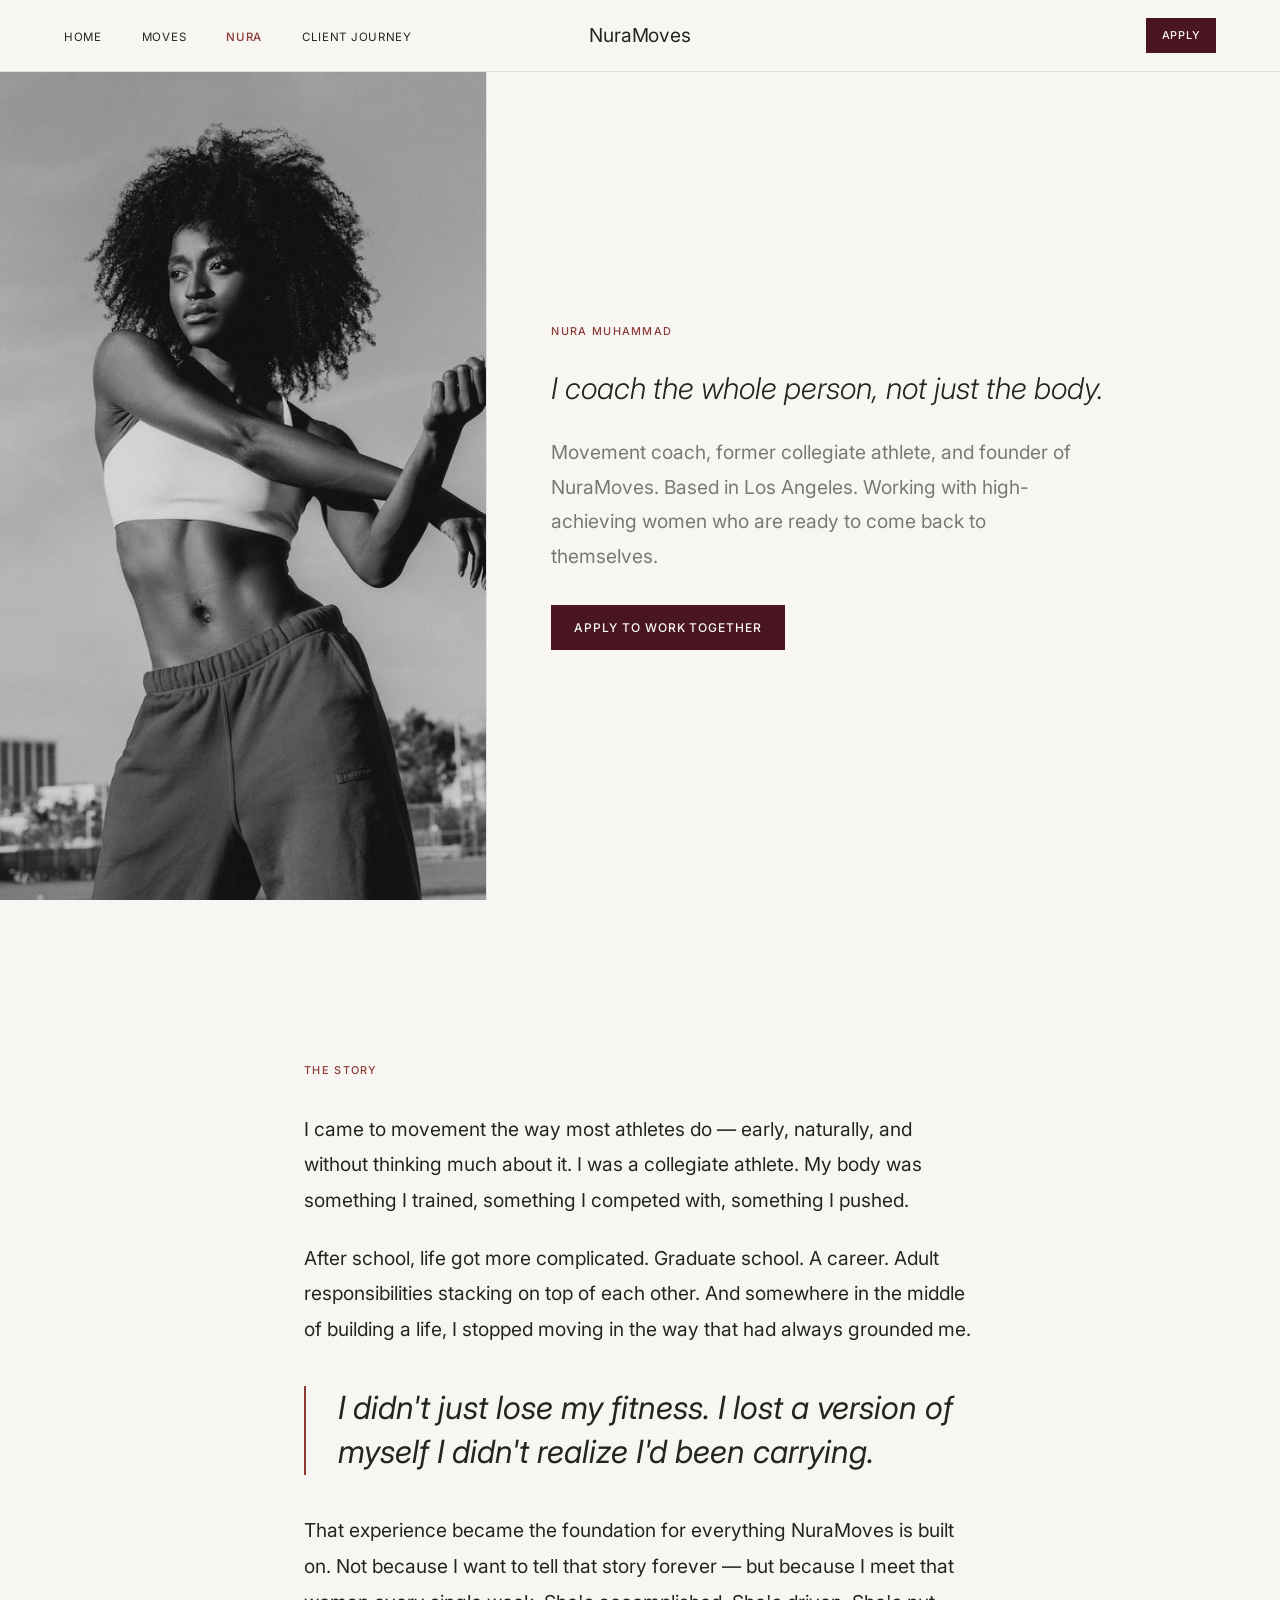
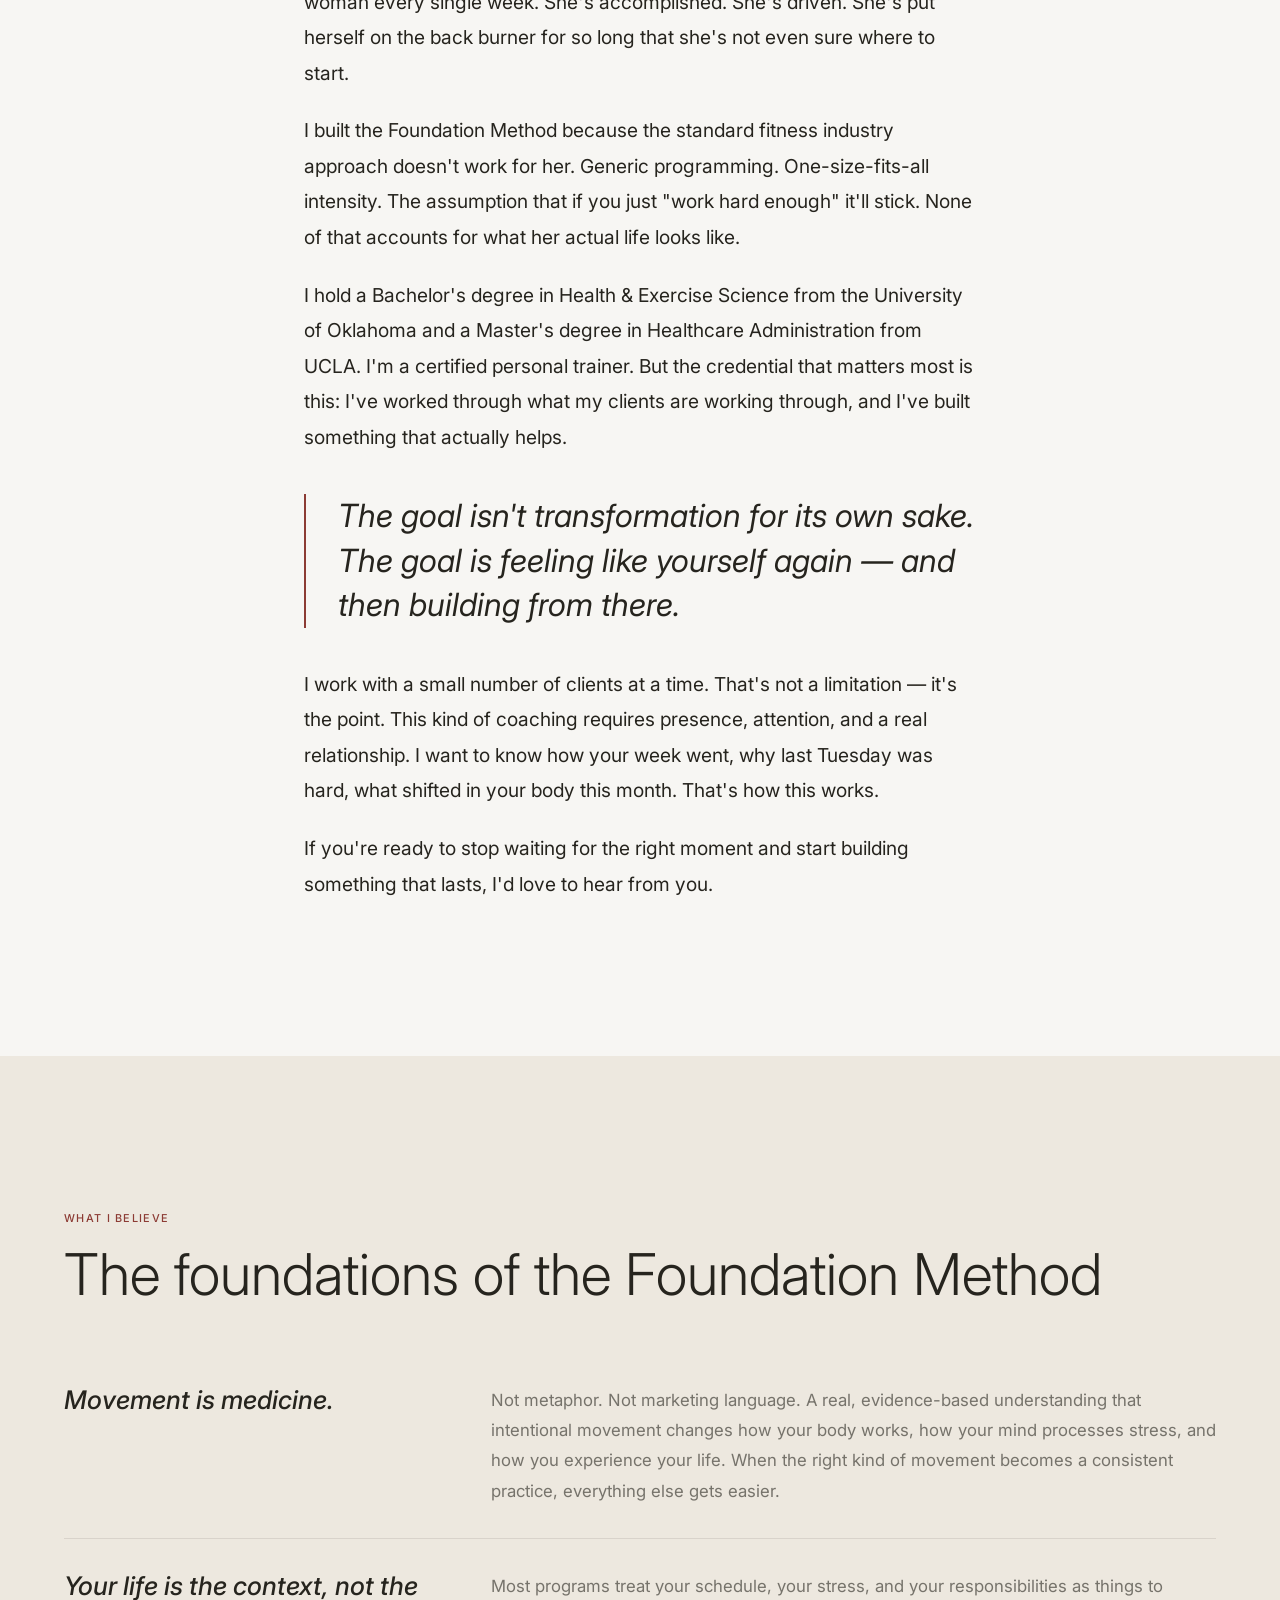
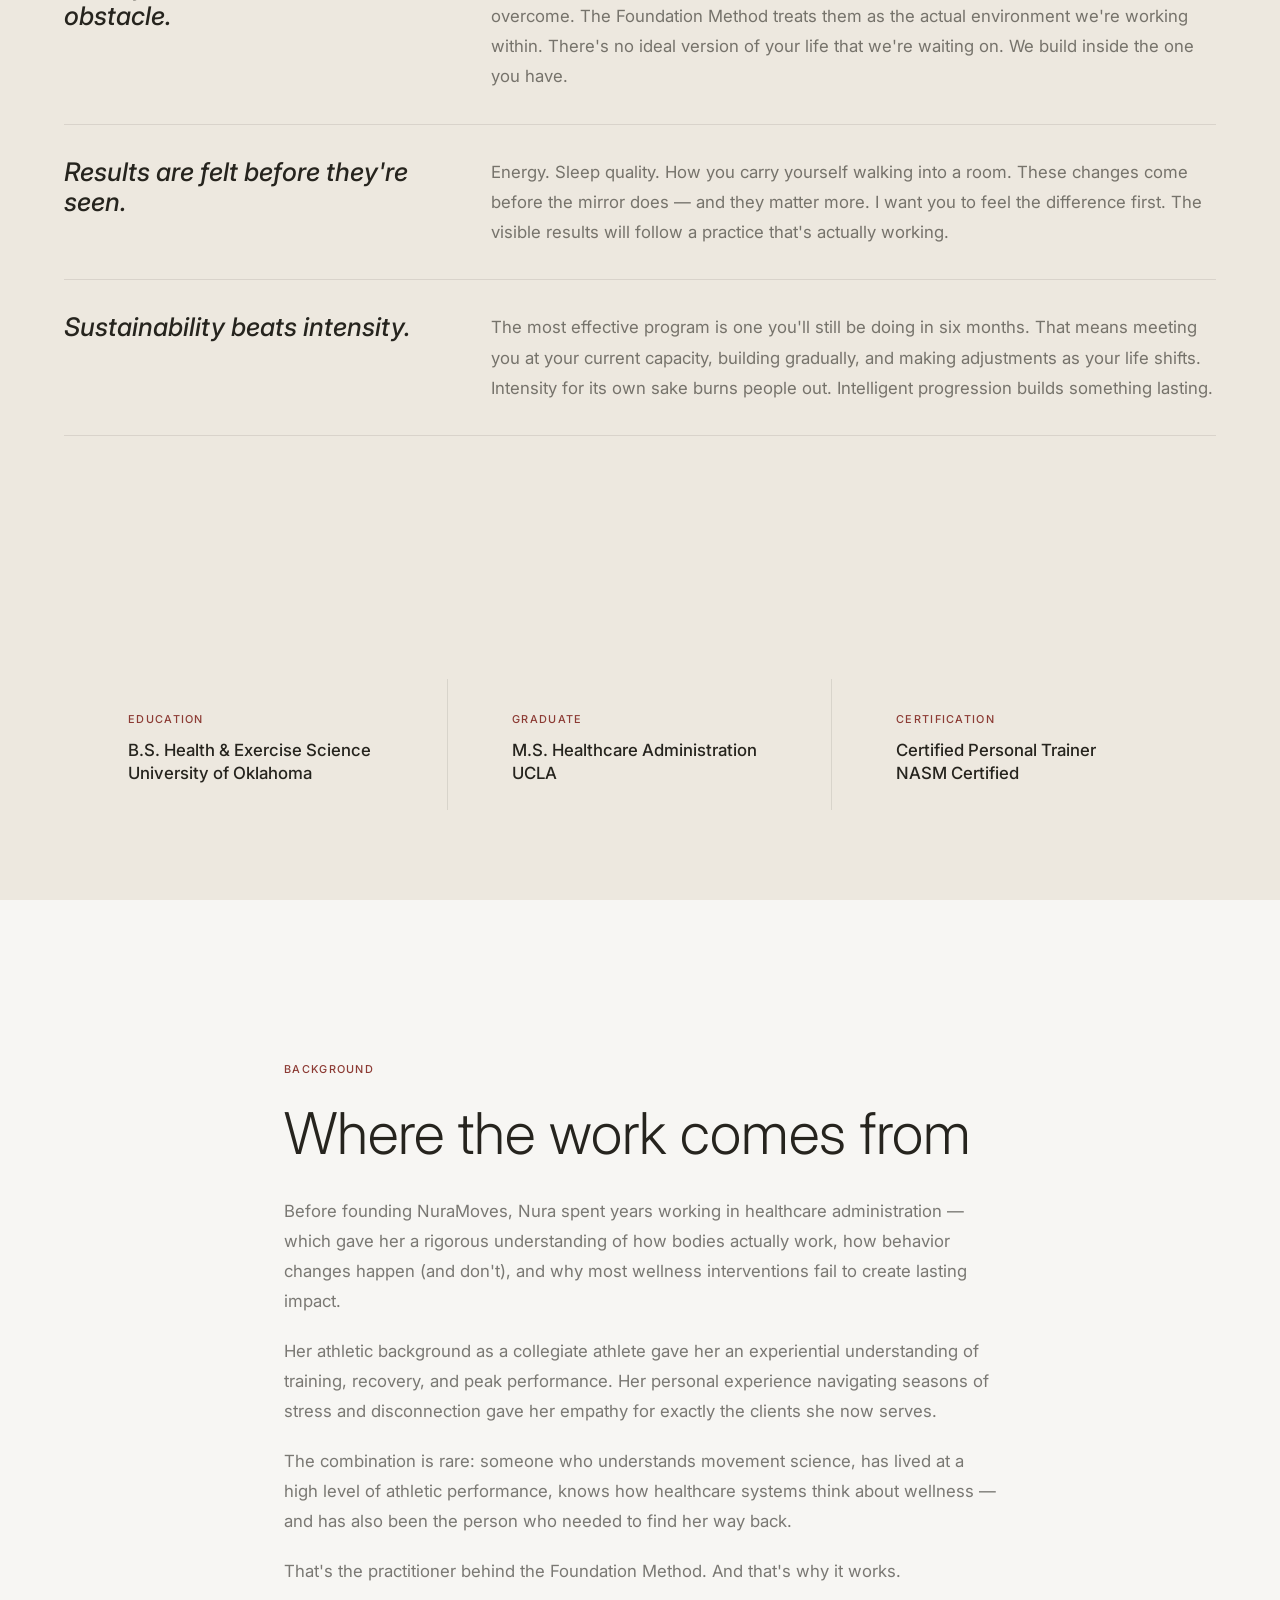
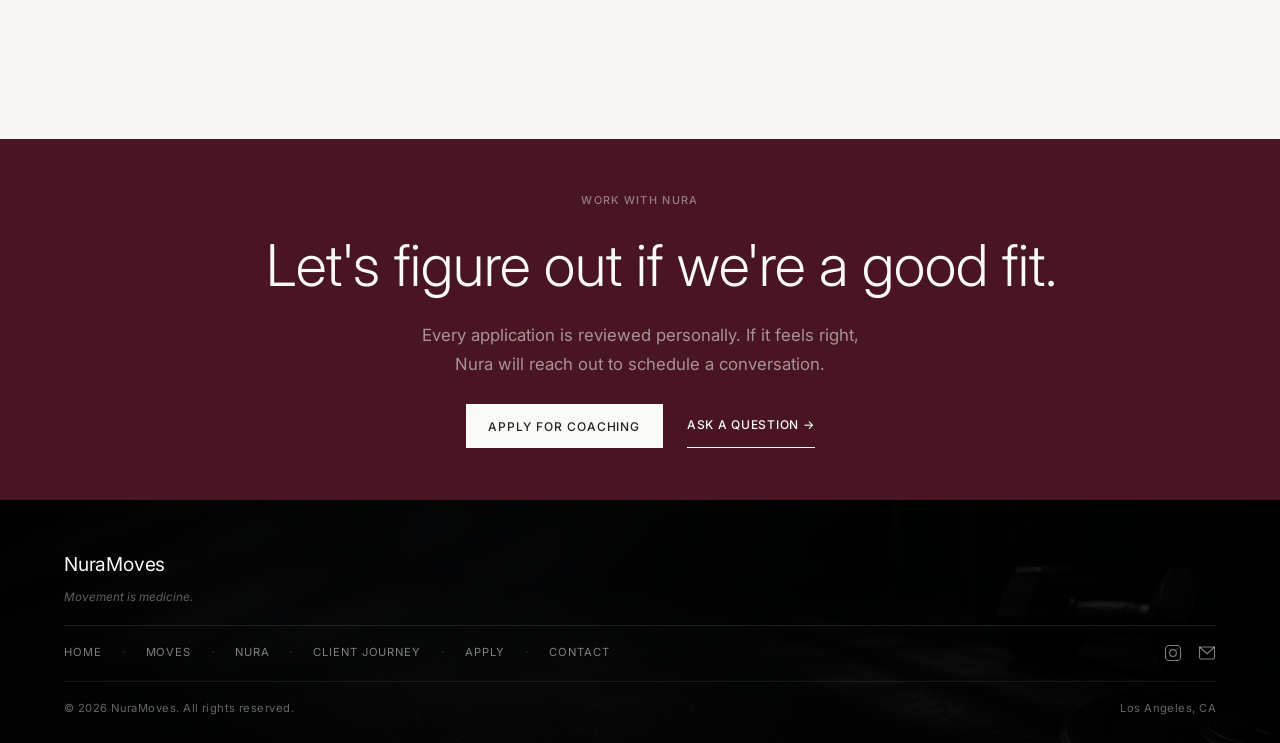
==== about.html @ 6790d37f "NuraMoves site — full Phase 3 redesign and launch prep" ====
<!DOCTYPE html>
<html lang="en">
<head>
<meta charset="UTF-8">
<meta name="viewport" content="width=device-width, initial-scale=1.0">
<title>About Nura Muhammad — NuraMoves</title>
<meta name="description" content="Meet Nura Muhammad — movement coach, former collegiate athlete, and founder of NuraMoves. She helps high-achieving women build lasting strength through intentional, sustainable movement coaching in Los Angeles.">
<link rel="canonical" href="https://brandnu.body/about.html">

<!-- Open Graph -->
<meta property="og:type" content="website">
<meta property="og:url" content="https://brandnu.body/about.html">
<meta property="og:title" content="About Nura Muhammad — NuraMoves">
<meta property="og:description" content="Meet Nura Muhammad — movement coach, former collegiate athlete, and founder of NuraMoves. She helps high-achieving women build lasting strength through intentional, sustainable movement coaching in Los Angeles.">
<meta property="og:image" content="https://brandnu.body/assets/images/11.png">

<!-- Twitter Card -->
<meta name="twitter:card" content="summary_large_image">
<meta name="twitter:title" content="About Nura Muhammad — NuraMoves">
<meta name="twitter:description" content="Meet Nura Muhammad — movement coach, former collegiate athlete, and founder of NuraMoves.">
<meta name="twitter:image" content="https://brandnu.body/assets/images/11.png">

<link rel="icon" href="favicon.svg" type="image/svg+xml">
<link rel="preconnect" href="https://fonts.googleapis.com">
<link rel="preconnect" href="https://fonts.gstatic.com" crossorigin>
<link href="https://fonts.googleapis.com/css2?family=Playfair+Display:ital,wght@0,400;0,700;1,400;1,700&family=Inter:wght@300;400;500&display=swap" rel="stylesheet">
<link rel="stylesheet" href="css/styles.css">
</head>
<body>

<!-- ================= HEADER ================= -->
<header class="site-header">
  <nav>
    <ul class="nav-list">
      <li><a href="index.html">Home</a></li>
      <li><a href="coaching.html">Moves</a></li>
      <li><a href="about.html" class="is-active">Nura</a></li>
      <li><a href="results.html">Client Journey</a></li>
    </ul>
  </nav>
  <a href="index.html" class="brand-mark">NuraMoves</a>
  <a href="apply.html" class="nav-apply">Apply</a>
  <button class="nav-toggle" aria-label="Toggle navigation"><span></span><span></span><span></span></button>
</header>

<!-- ================= ABOUT HERO ================= -->
<section class="about-hero">
  <div class="about-hero__image">
    <img src="assets/images/nura-portrait.jpg" alt="Nura Muhammad, movement coach and founder of NuraMoves">
  </div>
  <div class="about-hero__content reveal">
    <p class="tag about-hero__tag">Nura Muhammad</p>
    <h1 class="about-hero__headline">I coach the whole person, not just the body.</h1>
    <p class="about-hero__intro">Movement coach, former collegiate athlete, and founder of NuraMoves. Based in Los Angeles. Working with high-achieving women who are ready to come back to themselves.</p>
    <a href="apply.html" class="btn btn--primary">Apply to work together</a>
  </div>
</section>

<!-- ================= STORY ================= -->
<section class="story">
  <p class="tag story__tag">The story</p>
  <div class="story__narrative">
    <p>I came to movement the way most athletes do — early, naturally, and without thinking much about it. I was a collegiate athlete. My body was something I trained, something I competed with, something I pushed.</p>

    <p>After school, life got more complicated. Graduate school. A career. Adult responsibilities stacking on top of each other. And somewhere in the middle of building a life, I stopped moving in the way that had always grounded me.</p>

    <blockquote class="story__pullquote">I didn't just lose my fitness. I lost a version of myself I didn't realize I'd been carrying.</blockquote>

    <p>That experience became the foundation for everything NuraMoves is built on. Not because I want to tell that story forever — but because I meet that woman every single week. She's accomplished. She's driven. She's put herself on the back burner for so long that she's not even sure where to start.</p>

    <p>I built the Foundation Method because the standard fitness industry approach doesn't work for her. Generic programming. One-size-fits-all intensity. The assumption that if you just "work hard enough" it'll stick. None of that accounts for what her actual life looks like.</p>

    <p>I hold a Bachelor's degree in Health &amp; Exercise Science from the University of Oklahoma and a Master's degree in Healthcare Administration from UCLA. I'm a certified personal trainer. But the credential that matters most is this: I've worked through what my clients are working through, and I've built something that actually helps.</p>

    <blockquote class="story__pullquote">The goal isn't transformation for its own sake. The goal is feeling like yourself again — and then building from there.</blockquote>

    <p>I work with a small number of clients at a time. That's not a limitation — it's the point. This kind of coaching requires presence, attention, and a real relationship. I want to know how your week went, why last Tuesday was hard, what shifted in your body this month. That's how this works.</p>

    <p>If you're ready to stop waiting for the right moment and start building something that lasts, I'd love to hear from you.</p>
  </div>
</section>

<!-- ================= PHILOSOPHY / BELIEFS ================= -->
<section class="about-philosophy">
  <div class="about-philosophy__header">
    <p class="tag">What I believe</p>
    <h2 class="about-philosophy__headline">The foundations of the Foundation Method</h2>
  </div>

  <div class="philosophy-belief reveal">
    <h3 class="philosophy-belief__name">Movement is medicine.</h3>
    <p class="philosophy-belief__body">Not metaphor. Not marketing language. A real, evidence-based understanding that intentional movement changes how your body works, how your mind processes stress, and how you experience your life. When the right kind of movement becomes a consistent practice, everything else gets easier.</p>
  </div>

  <div class="philosophy-belief reveal">
    <h3 class="philosophy-belief__name">Your life is the context, not the obstacle.</h3>
    <p class="philosophy-belief__body">Most programs treat your schedule, your stress, and your responsibilities as things to overcome. The Foundation Method treats them as the actual environment we're working within. There's no ideal version of your life that we're waiting on. We build inside the one you have.</p>
  </div>

  <div class="philosophy-belief reveal">
    <h3 class="philosophy-belief__name">Results are felt before they're seen.</h3>
    <p class="philosophy-belief__body">Energy. Sleep quality. How you carry yourself walking into a room. These changes come before the mirror does — and they matter more. I want you to feel the difference first. The visible results will follow a practice that's actually working.</p>
  </div>

  <div class="philosophy-belief reveal">
    <h3 class="philosophy-belief__name">Sustainability beats intensity.</h3>
    <p class="philosophy-belief__body">The most effective program is one you'll still be doing in six months. That means meeting you at your current capacity, building gradually, and making adjustments as your life shifts. Intensity for its own sake burns people out. Intelligent progression builds something lasting.</p>
  </div>

</section>

<!-- ================= CREDENTIALS ================= -->
<section class="credentials">
  <div class="credential">
    <p class="tag credential__label">Education</p>
    <p class="credential__value">B.S. Health &amp; Exercise Science<br>University of Oklahoma</p>
  </div>
  <div class="credential">
    <p class="tag credential__label">Graduate</p>
    <p class="credential__value">M.S. Healthcare Administration<br>UCLA</p>
  </div>
  <div class="credential">
    <p class="tag credential__label">Certification</p>
    <p class="credential__value">Certified Personal Trainer<br>NASM Certified</p>
  </div>
</section>

<!-- ================= EXPERIENCE ================= -->
<section class="experience">
  <p class="tag experience__tag">Background</p>
  <h2 class="experience__headline">Where the work comes from</h2>
  <div class="experience__body">
    <p>Before founding NuraMoves, Nura spent years working in healthcare administration — which gave her a rigorous understanding of how bodies actually work, how behavior changes happen (and don't), and why most wellness interventions fail to create lasting impact.</p>
    <p>Her athletic background as a collegiate athlete gave her an experiential understanding of training, recovery, and peak performance. Her personal experience navigating seasons of stress and disconnection gave her empathy for exactly the clients she now serves.</p>
    <p>The combination is rare: someone who understands movement science, has lived at a high level of athletic performance, knows how healthcare systems think about wellness — and has also been the person who needed to find her way back.</p>
    <p>That's the practitioner behind the Foundation Method. And that's why it works.</p>
  </div>
</section>

<!-- ================= CTA BANNER ================= -->
<section class="cta-banner">
  <p class="tag cta-banner__tag">Work with Nura</p>
  <h2 class="cta-banner__headline">Let's figure out if we're a good fit.</h2>
  <p class="cta-banner__body">Every application is reviewed personally. If it feels right, Nura will reach out to schedule a conversation.</p>
  <div class="cta-banner__actions">
    <a href="apply.html" class="btn btn--light">Apply for coaching</a>
    <a href="contact.html" class="link-arrow link-arrow--light">Ask a question &rarr;</a>
  </div>
</section>

<!-- ================= FOOTER ================= -->
<footer class="site-footer">
  <div class="footer-inner">
    <div class="footer-top">
      <a href="index.html" class="brand-mark footer-brand">NuraMoves</a>
      <p class="footer-tagline">Movement is medicine.</p>
    </div>
    <div class="footer-mid">
      <nav class="footer-nav" aria-label="Footer navigation">
        <a href="index.html">Home</a>
        <a href="coaching.html">Moves</a>
        <a href="about.html">Nura</a>
        <a href="results.html">Client Journey</a>
        <a href="apply.html">Apply</a>
        <a href="contact.html">Contact</a>
      </nav>
      <div class="footer-social">
        <a href="https://www.instagram.com/nura0/" target="_blank" rel="noopener" class="footer-social-link" aria-label="Follow NuraMoves on Instagram">
          <svg xmlns="http://www.w3.org/2000/svg" viewBox="0 0 24 24" fill="none" stroke="currentColor" stroke-width="1.5" stroke-linecap="round" stroke-linejoin="round" aria-hidden="true"><rect x="2" y="2" width="20" height="20" rx="5"/><circle cx="12" cy="12" r="4.5"/><circle cx="17.5" cy="6.5" r="0.75" fill="currentColor" stroke="none"/></svg>
        </a>
        <a href="mailto:hello@brandnu.body" class="footer-social-link" aria-label="Email NuraMoves">
          <svg xmlns="http://www.w3.org/2000/svg" viewBox="0 0 24 24" fill="none" stroke="currentColor" stroke-width="1.5" stroke-linecap="round" stroke-linejoin="round" aria-hidden="true"><rect x="2" y="4" width="20" height="16" rx="2"/><polyline points="2,4 12,13 22,4"/></svg>
        </a>
      </div>
    </div>
    <div class="footer-bottom">
      <span>&copy; <span data-year></span> NuraMoves. All rights reserved.</span>
      <span>Los Angeles, CA</span>
    </div>
  </div>
</footer>

<script src="js/main.js"></script>
</body>
</html>
---- css/styles.css ----
/* =============================================================
   NuraMoves — Design System
   Complete rewrite for the NuraMoves brand redesign.
   ============================================================= */

/* ── 1. TOKENS ─────────────────────────────────────────────── */
:root {
  /* Colors — legacy (used on inner pages) */
  --ivory:      #F7F6F3;
  --charcoal:   #26241E;
  --burgundy:   #5C1F2E;
  --navy:       #2C3A4F;
  --stone:      rgba(38,36,30,0.6);
  --clay:       rgba(38,36,30,0.38);
  --surface:    #EDE8DF;
  --surface-2:  #E6E0D6;
  --white:      #FAFAF8;
  --border:     rgba(38,36,30,0.1);
  --border-md:  rgba(38,36,30,0.18);

  /* Colors — design system v2 */
  --ink-black:   #161513;
  --navy-deep:   #101826;
  --oxblood:     #4A1522;
  --cream:       #F7F6F3;
  --clay-accent: #8C3B34;

  /* Typography */
  --font-display: 'Inter', 'Helvetica Neue', Arial, sans-serif;
  --font-body:    'Inter', 'Helvetica Neue', Arial, sans-serif;

  /* Type scale */
  --step-tag:  0.68rem;
  --step-body: 1.05rem;
  --step-lead: 1.2rem;
  --step-h3:   clamp(1.4rem, 2.5vw, 2rem);
  --step-h2:   clamp(2rem, 4.5vw, 4rem);
  --step-h1:   clamp(2.8rem, 7vw, 6.5rem);
  --step-hero: clamp(4rem, 10vw, 9rem);
  --step-display: clamp(5rem, 13vw, 12rem);

  /* Layout */
  --header-h:       4.5rem;
  --gutter:         clamp(1.5rem, 5vw, 5rem);
  --section-pad:    clamp(6rem, 12vw, 10rem);
  --section-pad-sm: clamp(3.5rem, 7vw, 6rem);
  --container:      1280px;
  --radius:         0;

  /* Motion */
  --ease: cubic-bezier(0.16, 0.84, 0.32, 1);
}

/* ── 2. REDUCED MOTION ─────────────────────────────────────── */
@media (prefers-reduced-motion: reduce) {
  *,
  *::before,
  *::after {
    animation-duration: 0.01ms !important;
    animation-iteration-count: 1 !important;
    transition-duration: 0.01ms !important;
  }
}

/* ── 3. RESET ──────────────────────────────────────────────── */
*,
*::before,
*::after {
  box-sizing: border-box;
  margin: 0;
}

html {
  -webkit-font-smoothing: antialiased;
  -moz-osx-font-smoothing: grayscale;
  text-rendering: optimizeLegibility;
}

img {
  display: block;
  max-width: 100%;
}

a {
  color: inherit;
  text-decoration: none;
}

ul {
  list-style: none;
  margin: 0;
  padding: 0;
}

h1, h2, h3, h4 {
  margin: 0;
}

button {
  font-family: inherit;
  cursor: pointer;
  background: none;
  border: none;
}

/* ── 4. BASE TYPE ──────────────────────────────────────────── */
body {
  font-family: var(--font-body);
  font-size: var(--step-body);
  line-height: 1.75;
  color: var(--charcoal);
  background: var(--ivory);
}

h1,
h2 {
  font-family: var(--font-body);
  font-weight: 300;
  line-height: 1.05;
  text-transform: none;
}

h3,
h4 {
  font-family: var(--font-body);
  font-weight: 500;
}

::selection {
  background: var(--oxblood);
  color: var(--cream);
}

/* ── 5. TAG ────────────────────────────────────────────────── */
.tag {
  font-family: var(--font-body);
  font-size: var(--step-tag);
  font-weight: 500;
  letter-spacing: 0.12em;
  text-transform: uppercase;
  color: var(--clay-accent);
  display: inline-block;
}

/* ── 6. LAYOUT HELPERS ─────────────────────────────────────── */
.container {
  max-width: var(--container);
  margin-left: auto;
  margin-right: auto;
  padding-left: var(--gutter);
  padding-right: var(--gutter);
}

.section {
  padding: var(--section-pad) var(--gutter);
}

.section--sm {
  padding: var(--section-pad-sm) var(--gutter);
}

.section--dark {
  background: var(--charcoal);
  color: var(--white);
}

.section--surface {
  background: var(--surface);
}

.mt-0 { margin-top: 0 !important; }

/* ── 7. BUTTONS ────────────────────────────────────────────── */
.btn {
  display: inline-flex;
  align-items: center;
  gap: 0.5em;
  font-family: var(--font-body);
  font-size: 0.75rem;
  font-weight: 500;
  letter-spacing: 0.08em;
  text-transform: uppercase;
  padding: 0.9em 1.8em;
  border: 1px solid currentColor;
  transition: background 0.3s var(--ease), color 0.3s var(--ease);
  white-space: nowrap;
  cursor: pointer;
}

.btn--primary {
  background: var(--oxblood);
  color: var(--white);
  border-color: var(--oxblood);
}
.btn--primary:hover {
  background: transparent;
  color: var(--oxblood);
}

.btn--ghost {
  background: transparent;
  color: var(--charcoal);
  border-color: var(--charcoal);
}
.btn--ghost:hover {
  background: var(--charcoal);
  color: var(--white);
}

.btn--light {
  background: var(--white);
  color: var(--charcoal);
  border-color: var(--white);
}
.btn--light:hover {
  background: transparent;
  color: var(--white);
  border-color: var(--white);
}

.link-arrow {
  display: inline-flex;
  align-items: center;
  gap: 0.4em;
  font-size: 0.75rem;
  font-weight: 500;
  letter-spacing: 0.06em;
  text-transform: uppercase;
  border-bottom: 1px solid currentColor;
  padding-bottom: 2px;
  transition: opacity 0.2s;
}
.link-arrow:hover {
  opacity: 0.6;
}

/* ── 8. HEADER ─────────────────────────────────────────────── */
.site-header {
  position: fixed;
  top: 0;
  left: 0;
  right: 0;
  z-index: 100;
  height: var(--header-h);
  padding: 0 var(--gutter);
  display: flex;
  align-items: center;
  background: var(--ivory);
  border-bottom: 1px solid var(--border);
  transition: background 0.4s var(--ease), border-color 0.4s var(--ease), box-shadow 0.3s var(--ease);
}

/* Homepage: start transparent, transition to ivory on scroll */
.page-home .site-header {
  background: transparent;
  border-bottom-color: transparent;
}

.site-header.is-scrolled {
  background: var(--ivory);
  border-bottom-color: var(--border);
  box-shadow: 0 2px 16px rgba(0,0,0,0.06);
}

/* Nav links — white over dark hero (homepage only) */
.page-home .site-header:not(.is-scrolled) .nav-list a {
  color: rgba(250,250,248,0.75);
}
.page-home .site-header:not(.is-scrolled) .nav-list a:hover,
.page-home .site-header:not(.is-scrolled) .nav-list a.is-active {
  color: var(--white);
}
.page-home .site-header:not(.is-scrolled) .brand-mark {
  color: var(--white);
}
.page-home .site-header:not(.is-scrolled) .nav-toggle span {
  background: var(--white);
}

/* Non-home pages: header always solid */
body:not(.page-home) .site-header {
  background: var(--ivory);
  border-bottom-color: var(--border);
}

.brand-mark {
  font-family: var(--font-display);
  font-size: 1.2rem;
  font-weight: 400;
  letter-spacing: -0.01em;
  position: absolute;
  left: 50%;
  transform: translateX(-50%);
  white-space: nowrap;
}

.site-header nav {
  order: 1;
}

.nav-list {
  display: flex;
  gap: 2.5rem;
}

.nav-list a {
  font-family: var(--font-body);
  font-size: 0.72rem;
  letter-spacing: 0.06em;
  text-transform: uppercase;
  color: var(--charcoal);
  transition: color 0.2s;
}

.nav-list a:hover {
  color: var(--clay-accent);
}

.nav-list a.is-active {
  color: var(--clay-accent);
  font-weight: 500;
}

.nav-apply {
  order: 3;
  margin-left: auto;
  font-family: var(--font-body);
  font-size: 0.68rem;
  font-weight: 500;
  letter-spacing: 0.08em;
  text-transform: uppercase;
  padding: 0.65em 1.3em;
  background: var(--oxblood);
  color: var(--white);
  border: 1px solid var(--oxblood);
  transition: background 0.3s var(--ease), color 0.3s var(--ease);
  white-space: nowrap;
  cursor: pointer;
  display: inline-block;
}

.nav-apply:hover {
  background: transparent;
  color: var(--oxblood);
  border-color: var(--oxblood);
}

.nav-apply.is-active {
  background: var(--oxblood);
  border-color: var(--oxblood);
  color: var(--white);
}

.nav-toggle {
  display: none;
  flex-direction: column;
  gap: 5px;
  padding: 0.4rem;
  margin-left: auto;
  background: none;
  border: none;
  cursor: pointer;
}

.nav-toggle span {
  display: block;
  width: 22px;
  height: 1.5px;
  background: var(--charcoal);
  transition: transform 0.3s var(--ease), opacity 0.3s;
}

/* ── 9. REVEAL ─────────────────────────────────────────────── */
.reveal {
  opacity: 0;
  transform: translateY(24px);
  transition: opacity 0.8s var(--ease), transform 0.8s var(--ease);
}

.reveal.is-visible {
  opacity: 1;
  transform: translateY(0);
}

/* ── 10. FOOTER ────────────────────────────────────────────── */
.site-footer {
  background: linear-gradient(rgba(0,0,0,0.83), rgba(0,0,0,0.83)),
              url('../assets/images/gym-dark.png') center/cover no-repeat;
  color: var(--white);
}

.footer-inner {
  padding: clamp(2rem,4vw,3rem) var(--gutter) clamp(1rem,2vw,1.5rem);
  display: flex;
  flex-direction: column;
  gap: 0;
}

.footer-top {
  padding-bottom: 1.1rem;
  margin-bottom: 1.1rem;
  border-bottom: 1px solid rgba(250,250,248,0.1);
  display: flex;
  flex-direction: column;
  gap: 0.35rem;
}

.footer-brand {
  position: static;
  transform: none;
  color: var(--white);
}

.footer-tagline {
  font-size: 0.73rem;
  font-style: italic;
  color: rgba(250,250,248,0.38);
}

.footer-mid {
  display: flex;
  justify-content: space-between;
  align-items: center;
  padding-bottom: 1.1rem;
  margin-bottom: 1.1rem;
  border-bottom: 1px solid rgba(250,250,248,0.08);
}

.footer-nav {
  display: flex;
  gap: 1.25rem;
  flex-wrap: wrap;
  align-items: center;
}

.footer-nav a + a::before {
  content: '·';
  margin-right: 1.25rem;
  color: rgba(250,250,248,0.25);
  font-size: 0.7rem;
}

.footer-nav a {
  font-size: 0.7rem;
  letter-spacing: 0.08em;
  text-transform: uppercase;
  color: rgba(250,250,248,0.5);
  transition: color 0.2s;
}

.footer-nav a:hover {
  color: var(--white);
}

.footer-social {
  display: flex;
  gap: 1rem;
  align-items: center;
}

.footer-social-link {
  display: flex;
  align-items: center;
  color: rgba(250,250,248,0.5);
  transition: color 0.2s;
}

.footer-social-link:hover {
  color: var(--white);
}

.footer-social-link svg {
  width: 18px;
  height: 18px;
}

.footer-bottom {
  display: flex;
  justify-content: space-between;
  font-size: 0.7rem;
  letter-spacing: 0.04em;
  color: rgba(250,250,248,0.4);
}

/* ── 11. HOMEPAGE — HERO ───────────────────────────────────── */
.hero {
  position: relative;
  min-height: 100svh;
  display: flex;
  align-items: flex-end;
  overflow: hidden;
  background: var(--ink-black);
}

.hero__video {
  position: absolute;
  inset: 0;
  width: 100%;
  height: 100%;
  object-fit: cover;
  object-position: center top;
}

.hero__overlay {
  position: absolute;
  inset: 0;
  background: linear-gradient(
    to bottom,
    rgba(20,10,12,0.35) 0%,
    rgba(20,10,12,0.08) 35%,
    rgba(20,10,12,0.0) 55%,
    rgba(20,10,12,0.65) 100%
  );
}

.hero__content {
  position: relative;
  z-index: 1;
  padding: clamp(3rem,6vw,5rem) var(--gutter);
  padding-top: calc(var(--header-h) + 2rem);
  display: flex;
  flex-direction: column;
  gap: 2.5rem;
  max-width: 72rem;
}

.hero__eyebrow {
  display: flex;
  align-items: center;
  gap: 1rem;
  font-size: var(--step-tag);
  font-weight: 500;
  letter-spacing: 0.12em;
  text-transform: uppercase;
  color: rgba(250,250,248,0.65);
}

.hero__headline {
  font-family: var(--font-body);
  font-size: 60px;
  font-weight: 300;
  line-height: 1.1;
  font-style: normal;
  color: var(--white);
}

.hero__sub {
  max-width: 44ch;
  font-size: var(--step-lead);
  line-height: 1.75;
  color: rgba(250,250,248,0.8);
}

.hero__actions {
  display: flex;
  align-items: center;
  gap: 2rem;
  flex-wrap: wrap;
  margin-top: 0.5rem;
}

/* ── 12. HOMEPAGE — CHALLENGE ──────────────────────────────── */
.challenge {
  border-top: 1px solid var(--border);
  display: grid;
  grid-template-columns: 1fr 1fr;
  min-height: 60vh;
  align-items: center;
}

.challenge__left {
  padding: var(--section-pad) var(--gutter);
}

.challenge__tag {
  margin-bottom: 1.5rem;
}

.challenge__headline {
  font-family: var(--font-display);
  font-size: var(--step-h2);
  font-weight: 400;
  line-height: 1.1;
  max-width: 20ch;
}

.challenge__right {
  padding: var(--section-pad) var(--gutter);
  border-left: 1px solid var(--border);
  display: flex;
  flex-direction: column;
  gap: 0;
  align-self: stretch;
  justify-content: center;
}

.challenge__item {
  padding: 1.4rem 0;
  border-bottom: 1px solid var(--border);
  font-size: var(--step-body);
  line-height: 1.7;
  color: var(--stone);
  display: flex;
  gap: 0.75rem;
}

.challenge__item:first-child {
  border-top: 1px solid var(--border);
}

.challenge__item::before {
  content: "—";
  color: var(--clay-accent);
  flex-shrink: 0;
}

/* ── 13. HOMEPAGE — PHILOSOPHY (dark) ──────────────────────── */
.philosophy {
  background: var(--charcoal);
  color: var(--white);
  padding: var(--section-pad) var(--gutter);
  text-align: center;
}

.philosophy__tag {
  color: rgba(250,250,248,0.5);
}

.philosophy__headline {
  font-family: var(--font-display);
  font-size: var(--step-h2);
  font-style: italic;
  color: var(--white);
  max-width: 22ch;
  margin: 1.5rem auto;
  line-height: 1.1;
}

.philosophy__body {
  max-width: 48ch;
  margin: 0 auto;
  color: rgba(250,250,248,0.65);
  line-height: 1.8;
}

.philosophy__principles {
  display: grid;
  grid-template-columns: repeat(4, 1fr);
  gap: 0;
  margin-top: 4rem;
  border-top: 1px solid rgba(250,250,248,0.15);
}

.philosophy__principle {
  padding: 2rem clamp(1rem,2vw,2rem);
  border-right: 1px solid rgba(250,250,248,0.12);
}

.philosophy__principle:last-child {
  border-right: none;
}

.principle__num {
  font-size: 0.62rem;
  letter-spacing: 0.14em;
  text-transform: uppercase;
  color: rgba(250,250,248,0.35);
  display: block;
  margin-bottom: 1rem;
}

.principle__text {
  font-family: var(--font-display);
  font-style: italic;
  font-size: clamp(1rem,1.6vw,1.4rem);
  line-height: 1.4;
  color: rgba(250,250,248,0.9);
}

.philosophy__link {
  margin-top: 3rem;
  display: inline-flex;
  align-items: center;
  gap: 0.4em;
  font-size: 0.75rem;
  font-weight: 500;
  letter-spacing: 0.06em;
  text-transform: uppercase;
  color: var(--white);
  border-bottom: 1px solid rgba(250,250,248,0.4);
  padding-bottom: 2px;
  transition: opacity 0.2s;
}

.philosophy__link:hover {
  opacity: 0.6;
}

/* ── 14. HOMEPAGE — SERVICES ───────────────────────────────── */
.services {
  padding: var(--section-pad) var(--gutter);
  background: var(--ivory);
}

.services__header {
  display: flex;
  align-items: center;
  justify-content: space-between;
  margin-bottom: 3rem;
  gap: 2rem;
}

.services__header-left {
  display: flex;
  align-items: center;
  gap: 2rem;
  flex: 1;
}

.services__rule {
  flex: 1;
  height: 1px;
  background: var(--border);
}

.services__grid {
  display: grid;
  grid-template-columns: repeat(2, 1fr);
  gap: 0;
  border: 1px solid var(--border-md);
}

.service-card {
  display: flex;
  flex-direction: column;
  padding: clamp(2rem,4vw,3.5rem);
  border-right: 1px solid var(--border-md);
  border-bottom: 1px solid var(--border-md);
  position: relative;
  overflow: hidden;
}

.service-card:nth-child(2n) {
  border-right: none;
}

.service-card:nth-last-child(-n+2) {
  border-bottom: none;
}

.service-card__label {
  margin-bottom: 1.2rem;
}

.service-card__image {
  width: 100%;
  aspect-ratio: 16/9;
  overflow: hidden;
  margin-bottom: 1.5rem;
}

.service-card__image img {
  width: 100%;
  height: 100%;
  object-fit: cover;
  filter: grayscale(100%);
  transition: transform 0.8s var(--ease);
}

.service-card:hover .service-card__image img {
  transform: scale(1.03);
}

.service-card__name {
  font-family: var(--font-display);
  font-size: clamp(1.4rem,2.5vw,2.2rem);
  font-weight: 400;
  line-height: 1.1;
  margin-bottom: 0.8rem;
}

.service-card__desc {
  font-size: 0.92rem;
  line-height: 1.75;
  color: var(--stone);
  max-width: 36ch;
  flex: 1;
}

.service-card__cta {
  margin-top: 1.5rem;
}

.coming-soon-badge {
  position: absolute;
  top: 1rem;
  right: 1rem;
  background: var(--charcoal);
  color: var(--white);
  font-size: 0.58rem;
  letter-spacing: 0.12em;
  text-transform: uppercase;
  padding: 0.3em 0.7em;
}

/* Waitlist form */
.waitlist-form {
  margin-top: 1.5rem;
  display: flex;
  gap: 0;
}

.waitlist-form input[type="email"] {
  flex: 1;
  padding: 0.7em 1em;
  font-family: var(--font-body);
  font-size: 0.82rem;
  border: 1px solid var(--border-md);
  background: var(--ivory);
  color: var(--charcoal);
  outline: none;
  transition: border-color 0.2s;
  border-radius: 0;
}

.waitlist-form input[type="email"]:focus {
  border-color: var(--charcoal);
}

.waitlist-form button {
  padding: 0.7em 1.2em;
  font-family: var(--font-body);
  font-size: 0.72rem;
  font-weight: 500;
  letter-spacing: 0.06em;
  text-transform: uppercase;
  background: var(--charcoal);
  color: var(--white);
  border: 1px solid var(--charcoal);
  cursor: pointer;
  transition: background 0.2s;
  white-space: nowrap;
}

.waitlist-form button:hover {
  background: var(--stone);
  border-color: var(--stone);
}

.waitlist-success {
  font-size: 0.85rem;
  color: var(--stone);
  padding: 0.75rem 0;
}

/* ── 15. HOMEPAGE — METHOD ─────────────────────────────────── */
.method-section {
  display: grid;
  grid-template-columns: 40% 60%;
  min-height: 70vh;
  border-top: 1px solid var(--border);
}

.method-section__image {
  overflow: hidden;
}

.method-section__image img {
  width: 100%;
  height: 100%;
  object-fit: cover;
  filter: grayscale(100%);
}

.method-section__content {
  padding: var(--section-pad) var(--gutter);
  display: flex;
  flex-direction: column;
  justify-content: center;
  gap: 2rem;
  border-left: 1px solid var(--border);
}

.method-section__headline {
  font-family: var(--font-display);
  font-size: var(--step-h2);
  max-width: 18ch;
  line-height: 1.05;
}

.method-section__intro {
  font-size: var(--step-lead);
  line-height: 1.8;
  color: var(--stone);
  max-width: 44ch;
}

.method-steps {
  display: flex;
  flex-direction: column;
}

.method-step {
  display: flex;
  align-items: flex-start;
  gap: 1.5rem;
  padding: 1.2rem 0;
  border-top: 1px solid var(--border);
}

.method-step__num {
  font-size: 0.62rem;
  letter-spacing: 0.14em;
  text-transform: uppercase;
  color: var(--clay-accent);
  min-width: 2rem;
  padding-top: 0.3rem;
  flex-shrink: 0;
}

.method-step__title {
  font-weight: 600;
  font-size: 0.9rem;
  text-transform: uppercase;
  letter-spacing: 0.04em;
  color: var(--charcoal);
}

.method-step__desc {
  font-size: 0.88rem;
  line-height: 1.7;
  color: var(--stone);
  margin-top: 0.25rem;
}

/* ── 16. HOMEPAGE — TESTIMONIALS ───────────────────────────── */
.testimonials {
  background: var(--surface);
  padding: var(--section-pad) var(--gutter);
}

.testimonials__header {
  display: flex;
  flex-direction: column;
  gap: 1rem;
}

.testimonials__headline {
  font-family: var(--font-display);
  font-size: var(--step-h2);
  font-style: italic;
  line-height: 1.05;
}

.testimonials__grid {
  display: grid;
  grid-template-columns: repeat(3, 1fr);
  gap: 2px;
  margin-top: 3rem;
}

.testimonial-card {
  background: var(--ivory);
  padding: clamp(2rem,3vw,2.8rem);
  display: flex;
  flex-direction: column;
  gap: 1.2rem;
}

.testimonial-card__quote-mark {
  font-family: var(--font-display);
  font-size: 4rem;
  line-height: 0.8;
  color: var(--border-md);
  font-style: italic;
}

.testimonial-card__body {
  font-family: var(--font-display);
  font-size: clamp(1rem,1.4vw,1.2rem);
  font-style: italic;
  line-height: 1.6;
  color: var(--charcoal);
  flex: 1;
}

.testimonial-card__attribution {
  font-size: 0.72rem;
  letter-spacing: 0.06em;
  text-transform: uppercase;
  color: var(--stone);
  margin-top: auto;
  padding-top: 1.2rem;
  border-top: 1px solid var(--border);
}

/* ── 17. HOMEPAGE — JOURNEY ────────────────────────────────── */
.journey-section {
  background: var(--ivory);
  padding: var(--section-pad) var(--gutter);
  border-top: 1px solid var(--border);
}

.journey__header {
  display: flex;
  flex-direction: column;
  gap: 1rem;
  margin-bottom: 3rem;
}

.journey__headline {
  font-family: var(--font-display);
  font-size: var(--step-h2);
  line-height: 1.05;
}

.journey__steps {
  display: grid;
  grid-template-columns: repeat(5, 1fr);
  gap: 0;
  position: relative;
}

.journey__steps::before {
  content: "";
  position: absolute;
  top: 1.5rem;
  left: 10%;
  right: 10%;
  height: 1px;
  background: var(--border);
}

.journey-step {
  display: flex;
  flex-direction: column;
  align-items: center;
  text-align: center;
  gap: 0.8rem;
  padding-top: 0;
}

.journey-step__num {
  width: 3rem;
  height: 3rem;
  border-radius: 50%;
  border: 1px solid var(--border-md);
  display: flex;
  align-items: center;
  justify-content: center;
  font-size: 0.72rem;
  letter-spacing: 0.08em;
  font-weight: 500;
  background: var(--ivory);
  z-index: 1;
  position: relative;
}

.journey-step__title {
  font-weight: 600;
  font-size: 0.82rem;
  text-transform: uppercase;
  letter-spacing: 0.06em;
  color: var(--charcoal);
  margin-top: 0.5rem;
}

.journey-step__desc {
  font-size: 0.78rem;
  line-height: 1.65;
  color: var(--stone);
  max-width: 16ch;
}

/* ── 18. HOMEPAGE — FAQ ────────────────────────────────────── */
.faq-section {
  background: var(--ivory);
  display: grid;
  grid-template-columns: 1fr 1.4fr;
  gap: var(--gutter);
  padding: var(--section-pad) var(--gutter);
  align-items: start;
  border-top: 1px solid var(--border);
}

.faq__heading {
  font-family: var(--font-display);
  font-size: var(--step-h2);
  font-style: italic;
  line-height: 1.05;
  position: sticky;
  top: calc(var(--header-h) + 2rem);
}

.faq-list {
  display: flex;
  flex-direction: column;
}

.faq-item {
  border-bottom: 1px solid var(--border);
}

.faq-item:first-child {
  border-top: 1px solid var(--border);
}

.faq-q {
  width: 100%;
  text-align: left;
  padding: 1.4rem 0;
  display: flex;
  justify-content: space-between;
  align-items: center;
  gap: 1.5rem;
  font-family: var(--font-body);
  font-weight: 500;
  font-size: 0.75rem;
  letter-spacing: 0.06em;
  text-transform: uppercase;
  color: var(--charcoal);
  cursor: pointer;
  background: none;
  border: none;
}

.faq-q__icon {
  flex-shrink: 0;
  width: 18px;
  height: 18px;
  position: relative;
}

.faq-q__icon::before,
.faq-q__icon::after {
  content: "";
  position: absolute;
  background: var(--charcoal);
  transition: transform 0.3s;
}

.faq-q__icon::before {
  left: 0;
  top: 50%;
  width: 100%;
  height: 1px;
  transform: translateY(-50%);
}

.faq-q__icon::after {
  top: 0;
  left: 50%;
  width: 1px;
  height: 100%;
  transform: translateX(-50%);
}

.faq-item.is-open .faq-q__icon::after {
  transform: translateX(-50%) scaleY(0);
}

.faq-a {
  max-height: 0;
  overflow: hidden;
  transition: max-height 0.4s var(--ease);
}

.faq-a__inner {
  padding-bottom: 1.4rem;
  font-size: 0.9rem;
  line-height: 1.8;
  color: var(--stone);
  max-width: 52ch;
}

.faq-item.is-open .faq-a {
  max-height: 280px;
}

/* ── 19. CTA BANNER ────────────────────────────────────────── */
.cta-banner {
  background: var(--oxblood);
  color: var(--white);
  padding: clamp(2.5rem, 4vw, 3.5rem) var(--gutter);
  text-align: center;
  display: flex;
  flex-direction: column;
  align-items: center;
  gap: 1.5rem;
}

.cta-banner__tag {
  color: rgba(250,250,248,0.45);
}

.cta-banner__headline {
  font-family: var(--font-display);
  font-size: var(--step-h2);
  font-style: normal;
  white-space: nowrap;
  color: var(--white);
  max-width: 22ch;
  line-height: 1.1;
}

.cta-banner__body {
  font-size: var(--step-body);
  color: rgba(250,250,248,0.55);
  max-width: 40ch;
}

.cta-banner__actions {
  display: flex;
  gap: 1.5rem;
  flex-wrap: wrap;
  justify-content: center;
}

/* ── 20. ABOUT PAGE ────────────────────────────────────────── */
.about-hero {
  display: grid;
  grid-template-columns: 38% 62%;
  min-height: calc(100vh - var(--header-h));
  margin-top: var(--header-h);
  overflow: hidden;
}

.about-hero__image {
  overflow: hidden;
}

.about-hero__image img {
  width: 100%;
  height: 100%;
  object-fit: cover;
  object-position: center top;
  filter: grayscale(100%);
}

.about-hero__content {
  padding: var(--section-pad) var(--gutter);
  display: flex;
  flex-direction: column;
  justify-content: center;
  align-items: flex-start;
  gap: 2rem;
  border-left: 1px solid var(--border);
  background: var(--ivory);
}

.about-hero__headline {
  font-family: var(--font-display);
  font-size: 30px;
  font-style: italic;
  line-height: 1;
  color: var(--charcoal);
}

.about-hero__intro {
  font-size: var(--step-lead);
  line-height: 1.8;
  color: var(--stone);
  max-width: 44ch;
}

/* Story */
.story {
  padding: var(--section-pad) var(--gutter);
  max-width: 800px;
  margin: 0 auto;
}

.story__tag {
  margin-bottom: 2rem;
}

.story__narrative {
  display: flex;
  flex-direction: column;
  gap: 1.4rem;
}

.story__narrative p {
  font-size: var(--step-lead);
  line-height: 1.85;
  color: var(--charcoal);
}

.story__pullquote {
  font-family: var(--font-display);
  font-style: italic;
  font-size: clamp(1.4rem,2.5vw,2.2rem);
  line-height: 1.4;
  color: var(--charcoal);
  border-left: 2px solid var(--clay-accent);
  padding-left: 2rem;
  margin: 1rem 0;
}

/* About philosophy */
.about-philosophy {
  background: var(--surface);
  padding: var(--section-pad) var(--gutter);
}

.about-philosophy__header {
  margin-bottom: 3rem;
  display: flex;
  flex-direction: column;
  gap: 1rem;
}

.about-philosophy__headline {
  font-family: var(--font-display);
  font-size: var(--step-h2);
  line-height: 1.05;
}

.philosophy-belief {
  padding: 2rem 0;
  border-bottom: 1px solid var(--border);
  display: grid;
  grid-template-columns: 1fr 2fr;
  gap: var(--gutter);
  align-items: start;
}

.philosophy-belief:first-of-type {
  border-top: 1px solid var(--border);
}

.philosophy-belief__name {
  font-family: var(--font-display);
  font-style: italic;
  font-size: clamp(1.2rem,2vw,1.8rem);
  color: var(--charcoal);
  line-height: 1.2;
}

.philosophy-belief__body {
  font-size: var(--step-body);
  line-height: 1.8;
  color: var(--stone);
}

/* Experience */
.experience {
  padding: var(--section-pad) var(--gutter);
  max-width: 840px;
  margin: 0 auto;
}

.experience__tag {
  margin-bottom: 1.5rem;
}

.experience__headline {
  font-family: var(--font-display);
  font-size: var(--step-h2);
  line-height: 1.05;
  margin-bottom: 2rem;
}

.experience__body {
  display: flex;
  flex-direction: column;
  gap: 1.2rem;
}

.experience__body p {
  font-size: var(--step-body);
  line-height: 1.8;
  color: var(--stone);
}

/* Credentials */
.credentials {
  background: var(--surface);
  padding: var(--section-pad-sm) var(--gutter);
  display: grid;
  grid-template-columns: repeat(3, 1fr);
  gap: 0;
}

.credential {
  padding: 1.5rem var(--gutter);
  border-right: 1px solid var(--border);
}

.credential:last-child {
  border-right: none;
}

.credential__label {
  margin-bottom: 0.3rem;
}

.credential__value {
  font-size: var(--step-body);
  font-weight: 500;
  color: var(--charcoal);
  margin-top: 0.3rem;
  line-height: 1.4;
}

/* ── 20b. COACHING PAGE (new) ──────────────────────────────── */
.coaching-split-hero {
  display: grid;
  grid-template-columns: 45% 55%;
  min-height: 100vh;
  margin-top: var(--header-h);
}

.coaching-split-hero__left {
  background: var(--ink-black);
  display: flex;
  flex-direction: column;
  justify-content: center;
  align-items: center;
  gap: 2.5rem;
  padding: clamp(3.5rem, 6vw, 5rem) clamp(2rem, 5vw, 4rem);
  padding-bottom: clamp(4rem, 8vw, 6rem);
  color: var(--white);
}

.coaching-split-hero__tag {
  color: var(--clay-accent);
  letter-spacing: 0.2em;
  font-size: 17px;
}

.coaching-split-hero__body {
  display: flex;
  flex-direction: column;
  align-items: center;
  gap: 3.5rem;
  max-width: 340px;
  text-align: center;
}

.coaching-split-hero__headline {
  font-family: var(--font-body);
  font-size: clamp(1.8rem, 2.8vw, 2.8rem);
  font-weight: 300;
  line-height: 1.35;
  letter-spacing: 0.08em;
  color: var(--white);
  text-align: center;
}

.coaching-split-hero__right {
  background: #e8e8e8;
  display: flex;
  align-items: center;
  justify-content: center;
  overflow: hidden;
}

.coaching-split-hero__right img {
  width: 100%;
  height: 100%;
  object-fit: contain;
  object-position: center bottom;
  display: block;
}

@media (max-width: 860px) {
  .coaching-split-hero {
    grid-template-columns: 1fr;
    min-height: auto;
  }
  .coaching-split-hero__right {
    aspect-ratio: 3 / 4;
  }
  .coaching-split-hero__left {
    justify-content: center;
    padding-top: 3rem;
    padding-bottom: 3rem;
  }
}

.coaching-pg-services {
  background: #fff !important;
  padding: clamp(5rem, 10vw, 8rem) var(--gutter);
}
.coaching-pg-services .services-glass__grid {
  gap: 2rem;
}
.coaching-pg-services .glass-card {
  background: linear-gradient(rgba(0,0,0,0.52), rgba(0,0,0,0.52)),
              url('../assets/images/gym-dark.png') center/cover no-repeat;
  backdrop-filter: none;
  -webkit-backdrop-filter: none;
  border: none;
  box-shadow: none;
  padding: clamp(2.5rem, 4vw, 3.5rem);
  color: var(--white);
}
.coaching-pg-services .glass-card:hover {
  background: linear-gradient(rgba(0,0,0,0.38), rgba(0,0,0,0.38)),
              url('../assets/images/gym-dark.png') center/cover no-repeat;
  transform: translateY(-4px);
  box-shadow: 0 12px 40px rgba(0,0,0,0.12);
}

.coaching-pg-card__tag {
  color: rgba(255,255,255,0.5) !important;
  margin-bottom: 0.5rem;
}

.glass-card__desc {
  font-size: 0.88rem;
  line-height: 1.75;
  color: rgba(250,250,248,0.6);
  font-weight: 300;
  flex: 1;
}

/* ── CLIENT JOURNEY HERO ────────────────────────────────────── */
.coaching-pg-hero {
  position: relative;
  height: 70vh;
  min-height: 400px;
  max-height: 600px;
  overflow: hidden;
  margin-top: var(--header-h);
}
.coaching-pg-hero__panels {
  position: absolute;
  inset: 0;
  display: grid;
  grid-template-columns: 1fr 1fr 1fr;
}
.coaching-pg-hero__panel {
  position: relative;
  overflow: hidden;
}
.coaching-pg-hero__panel img {
  width: 100%;
  height: 100%;
  object-fit: cover;
  display: block;
}
.coaching-pg-hero__panel--bw img {
  filter: grayscale(100%);
  object-position: 35% center;
}
.coaching-pg-hero__panel--color img {
  object-position: 50% center;
}
.coaching-pg-hero__panel--warm img {
  filter: sepia(18%) saturate(65%) brightness(0.93) hue-rotate(-8deg);
  object-position: 62% center;
}
.coaching-pg-hero__overlay {
  position: absolute;
  inset: 0;
  background: rgba(0,0,0,0.52);
}
.coaching-pg-hero__content {
  position: absolute;
  inset: 0;
  display: flex;
  flex-direction: column;
  justify-content: flex-end;
  align-items: flex-start;
  padding: clamp(2.5rem, 5vw, 4rem) clamp(2rem, 5vw, 5rem);
  gap: 1.25rem;
  color: var(--white);
  z-index: 2;
  width: 33.33%;
}
.coaching-pg-hero__tag { color: rgba(255,255,255,0.55); }
.coaching-pg-hero__headline {
  font-size: clamp(1.6rem, 3vw, 2.8rem);
  font-weight: 300;
  line-height: 1.15;
  color: var(--white);
}

.coaching-pg-method {
  background: var(--cream);
  padding: clamp(4rem, 8vw, 6rem) var(--gutter);
  display: flex;
  flex-direction: column;
  align-items: center;
  text-align: center;
  gap: 1.5rem;
}

.coaching-pg-method__headline {
  font-size: clamp(1.8rem, 3vw, 2.8rem);
  font-weight: 300;
  color: var(--charcoal);
}

.coaching-pg-method__body {
  font-size: var(--step-body);
  line-height: 1.8;
  color: var(--stone);
  max-width: 52ch;
}

/* ── 21. COACHING PAGE ─────────────────────────────────────── */
.coaching-hero {
  display: grid;
  grid-template-columns: 50% 50%;
  min-height: 100vh;
  margin-top: var(--header-h);
  overflow: hidden;
  background: var(--charcoal);
}

.coaching-hero__content {
  padding: var(--section-pad) var(--gutter);
  display: flex;
  flex-direction: column;
  justify-content: center;
  gap: 2rem;
  color: var(--white);
}

.coaching-hero__tag {
  color: rgba(250,250,248,0.5);
}

.coaching-hero__headline {
  font-family: var(--font-display);
  font-size: var(--step-hero);
  font-style: italic;
  color: var(--white);
  line-height: 1;
}

.coaching-hero__sub {
  color: rgba(250,250,248,0.65);
  font-size: var(--step-lead);
  line-height: 1.75;
  max-width: 42ch;
}

.coaching-hero__image {
  overflow: hidden;
}

.coaching-hero__image img {
  width: 100%;
  height: 100%;
  object-fit: cover;
  object-position: center top;
  filter: grayscale(100%);
}

/* Coaching services */
.coaching-services {
  display: flex;
  flex-direction: column;
}

.coaching-service {
  display: grid;
  grid-template-columns: 1fr 1fr;
  min-height: 50vh;
  border-bottom: 1px solid var(--border);
}

.coaching-service__image {
  overflow: hidden;
}

.coaching-service__image img {
  width: 100%;
  height: 100%;
  object-fit: cover;
  filter: grayscale(100%);
}

.coaching-service__content {
  padding: clamp(2.5rem,5vw,5rem) var(--gutter);
  display: flex;
  flex-direction: column;
  justify-content: center;
  gap: 1.2rem;
  border-left: 1px solid var(--border);
}

.coaching-service--reverse .coaching-service__image {
  order: 2;
}

.coaching-service--reverse .coaching-service__content {
  order: 1;
  border-left: none;
  border-right: 1px solid var(--border);
}

.coaching-service__name {
  font-family: var(--font-display);
  font-size: var(--step-h2);
  font-style: italic;
  color: var(--charcoal);
  line-height: 1.05;
}

.coaching-service__desc {
  font-size: var(--step-lead);
  line-height: 1.8;
  color: var(--stone);
  max-width: 42ch;
}

.coaching-service__details {
  list-style: none;
  display: flex;
  flex-direction: column;
  gap: 0.4rem;
}

.coaching-service__details li {
  font-size: 0.85rem;
  color: var(--stone);
  display: flex;
  gap: 0.5rem;
}

.coaching-service__details li::before {
  content: "—";
  color: var(--clay-accent);
  flex-shrink: 0;
}

.coaching-service__cta {
  margin-top: 1rem;
}

/* Who this is for (coaching page) */
.who-section {
  padding: var(--section-pad) var(--gutter);
  background: var(--surface);
  display: grid;
  grid-template-columns: 1fr 2fr;
  gap: var(--gutter);
  align-items: start;
}

.who-section__tag {
  margin-bottom: 1rem;
}

.who-section__heading {
  font-family: var(--font-display);
  font-size: var(--step-h2);
  line-height: 1.05;
  position: sticky;
  top: calc(var(--header-h) + 2rem);
}

.who-grid {
  display: grid;
  grid-template-columns: repeat(2, 1fr);
  gap: 2rem;
}

.who-col__label {
  font-size: 0.78rem;
  font-weight: 500;
  letter-spacing: 0.08em;
  text-transform: uppercase;
  color: var(--stone);
  margin-bottom: 1rem;
}

.who-col__list {
  display: flex;
  flex-direction: column;
  gap: 0.5rem;
}

.who-col__list li {
  font-size: 0.9rem;
  color: var(--charcoal);
  display: flex;
  gap: 0.5rem;
}

.who-col__list li::before {
  content: "—";
  color: var(--clay-accent);
  flex-shrink: 0;
}

/* ── 21b. CLIENT JOURNEY PAGE ──────────────────────────────── */
.cj-stories__grid {
  grid-template-columns: repeat(3, 1fr);
}

.cj-card__rule {
  border: none;
  border-top: 1px solid rgba(250,250,248,0.15);
  margin: 0;
}

.cj-card__attr {
  font-size: var(--step-tag);
  letter-spacing: 0.1em;
  text-transform: uppercase;
  color: rgba(250,250,248,0.45);
}

.cj-outcomes {
  background: var(--cream);
  padding: clamp(4rem, 8vw, 6rem) var(--gutter);
  display: flex;
  flex-direction: column;
  align-items: center;
  gap: 3rem;
  text-align: center;
}

.cj-outcomes__headline {
  font-size: clamp(1.6rem, 2.5vw, 2.4rem);
  font-weight: 300;
  color: var(--charcoal);
}

.cj-outcomes__grid {
  display: grid;
  grid-template-columns: repeat(3, 1fr);
  gap: 2rem;
  text-align: left;
  width: 100%;
}

.cj-outcome {
  display: flex;
  flex-direction: column;
  gap: 0.5rem;
  padding-top: 1.25rem;
  border-top: 1px solid var(--border);
}

.cj-outcome__name {
  font-size: 0.9rem;
  font-weight: 500;
  color: var(--charcoal);
  letter-spacing: 0.02em;
}

.cj-outcome__desc {
  font-size: 0.85rem;
  line-height: 1.7;
  color: var(--stone);
  font-weight: 300;
}

@media (max-width: 860px) {
  .cj-stories__grid { grid-template-columns: 1fr; }
  .cj-outcomes__grid { grid-template-columns: 1fr 1fr; }
}

@media (max-width: 560px) {
  .cj-outcomes__grid { grid-template-columns: 1fr; }
}

/* ── 22. RESULTS PAGE ──────────────────────────────────────── */
.results-hero {
  padding: var(--section-pad) var(--gutter);
  margin-top: var(--header-h);
  max-width: 720px;
}

.results-hero__tag {
  margin-bottom: 1.5rem;
}

.results-hero__headline {
  font-family: var(--font-display);
  font-size: var(--step-hero);
  font-style: italic;
  line-height: 1;
  color: var(--charcoal);
  margin-bottom: 1.5rem;
}

.results-hero__sub {
  font-size: var(--step-lead);
  color: var(--stone);
  line-height: 1.75;
  max-width: 44ch;
}

/* Testimonials full */
.testimonials-full {
  display: flex;
  flex-direction: column;
  gap: 0;
  border-top: 1px solid var(--border);
}

.testimonial-row {
  padding: var(--section-pad-sm) var(--gutter);
  display: grid;
  grid-template-columns: 2fr 1fr;
  gap: var(--gutter);
  align-items: center;
  border-bottom: 1px solid var(--border);
}

.testimonial-row:nth-child(odd) {
  background: var(--ivory);
}

.testimonial-row:nth-child(even) {
  background: var(--surface);
}

.testimonial-row__quote {
  font-family: var(--font-display);
  font-style: italic;
  font-size: clamp(1.1rem,2vw,1.6rem);
  line-height: 1.55;
  color: var(--charcoal);
}

.testimonial-row__attribution {
  font-size: 0.78rem;
  letter-spacing: 0.06em;
  text-transform: uppercase;
  color: var(--stone);
  margin-top: 1rem;
}

.testimonial-row__meta {
  padding-left: var(--gutter);
  border-left: 1px solid var(--border);
}

.testimonial-row__detail {
  font-size: 0.82rem;
  color: var(--stone);
  line-height: 1.7;
}

.testimonial-row__detail strong {
  display: block;
  font-size: 0.7rem;
  font-weight: 500;
  letter-spacing: 0.08em;
  text-transform: uppercase;
  color: var(--stone);
  margin-bottom: 0.25rem;
}

/* Outcomes grid */
.outcomes-grid-section {
  background: var(--charcoal);
  padding: var(--section-pad) var(--gutter);
}

.outcomes-grid-section__header {
  text-align: center;
  margin-bottom: 3rem;
}

.outcomes-grid-section__tag {
  color: rgba(250,250,248,0.45);
}

.outcomes-grid-section__headline {
  font-family: var(--font-display);
  font-size: var(--step-h2);
  font-style: italic;
  color: var(--white);
  margin-top: 1rem;
}

.outcomes-grid {
  display: grid;
  grid-template-columns: repeat(3, 1fr);
  gap: 0;
}

.outcome-item {
  padding: clamp(2rem,4vw,3rem) var(--gutter);
  border-right: 1px solid rgba(250,250,248,0.1);
  border-bottom: 1px solid rgba(250,250,248,0.1);
}

.outcome-item:nth-child(3n) {
  border-right: none;
}

.outcome-item__name {
  font-family: var(--font-display);
  font-style: italic;
  font-size: clamp(1.4rem,2.5vw,2rem);
  color: var(--white);
  line-height: 1.1;
}

.outcome-item__desc {
  font-size: 0.88rem;
  line-height: 1.75;
  color: rgba(250,250,248,0.55);
  margin-top: 0.5rem;
}

/* ── 23. APPLY PAGE ────────────────────────────────────────── */
.apply-hero {
  padding: var(--section-pad) var(--gutter) var(--section-pad-sm);
  margin-top: var(--header-h);
}

.apply-hero__tag {
  margin-bottom: 1.5rem;
}

.apply-hero__headline {
  font-family: var(--font-display);
  font-size: var(--step-hero);
  font-style: italic;
  line-height: 1;
  color: var(--charcoal);
}

.apply-hero__body {
  font-size: var(--step-lead);
  line-height: 1.8;
  color: var(--stone);
  max-width: 48ch;
  margin-top: 1rem;
}

.apply-form-section {
  display: grid;
  grid-template-columns: 1fr 1.5fr;
  gap: var(--gutter);
  padding: 0 var(--gutter) var(--section-pad);
  align-items: start;
}

.apply-form__sidebar {
  position: sticky;
  top: calc(var(--header-h) + 2rem);
  display: flex;
  flex-direction: column;
  gap: 2rem;
}

.apply-form__sidebar-title {
  font-weight: 600;
  font-size: 0.85rem;
  text-transform: uppercase;
  letter-spacing: 0.06em;
  color: var(--charcoal);
  margin-bottom: 0.75rem;
}

.apply-form__sidebar-items {
  display: flex;
  flex-direction: column;
  gap: 0.6rem;
}

.apply-form__sidebar-items li {
  font-size: 0.82rem;
  color: var(--stone);
  line-height: 1.5;
}

.apply-form__sidebar-note {
  font-size: 0.8rem;
  color: var(--stone);
  line-height: 1.7;
  padding-top: 1.5rem;
  border-top: 1px solid var(--border);
}

/* Apply form */
.apply-form {
  display: flex;
  flex-direction: column;
  gap: 2.5rem;
}

.form-group {
  display: flex;
  flex-direction: column;
  gap: 1.2rem;
}

.form-group__label {
  font-size: var(--step-tag);
  font-weight: 500;
  letter-spacing: 0.12em;
  text-transform: uppercase;
  color: var(--stone);
  padding-bottom: 0.75rem;
  border-bottom: 1px solid var(--border);
}

/* ── 23b. QUESTIONNAIRE ────────────────────────────────────── */

/* Ensure [hidden] always wins regardless of display CSS */
.qs-intro[hidden],
.qs-questions[hidden],
.questionnaire__confirmation[hidden] { display: none !important; }

.questionnaire {
  min-height: calc(100vh - var(--header-h));
  margin-top: var(--header-h);
  background: var(--ivory);
  display: flex;
  align-items: center;
  justify-content: center;
  padding: clamp(2rem, 4vw, 3rem) var(--gutter);
}

.qs-panel {
  width: 100%;
  max-width: 590px;
  min-height: 580px;
  display: flex;
  flex-direction: column;
  justify-content: center;
}

/* ── INTRO STATE ── */
.qs-intro {
  display: flex;
  flex-direction: column;
  align-items: center;
  text-align: center;
  gap: 2rem;
  animation: qs-fade 0.4s var(--ease);
}

.qs-intro__tag {
  color: var(--clay-accent);
  letter-spacing: 0.2em;
  font-size: 0.6rem;
}

.qs-intro__headline {
  font-family: var(--font-display);
  font-size: clamp(2.2rem, 3.8vw, 3.2rem);
  font-weight: 300;
  font-style: normal;
  line-height: 1.1;
  color: var(--charcoal);
  white-space: nowrap;
}

.qs-intro__body {
  font-size: 1.05rem;
  line-height: 1.85;
  color: var(--stone);
  max-width: 40ch;
}

.qs-intro__contact {
  font-size: 0.78rem;
  letter-spacing: 0.08em;
  color: var(--stone);
  text-decoration: none;
  margin-top: 0.25rem;
  transition: color 0.2s;
}
.qs-intro__contact:hover {
  color: var(--oxblood);
}

.qs-start {
  font-family: var(--font-body);
  font-size: 0.72rem;
  font-weight: 500;
  letter-spacing: 0.14em;
  text-transform: uppercase;
  color: var(--white);
  background: var(--oxblood);
  border: 1px solid var(--oxblood);
  padding: 1em 2.4em;
  cursor: pointer;
  align-self: center;
  transition: background 0.2s var(--ease), color 0.2s var(--ease);
}

.qs-start:hover {
  background: transparent;
  color: var(--oxblood);
}

.qs-intro__links {
  display: flex;
  align-items: center;
  gap: 0.5rem;
  font-size: 0.72rem;
  color: rgba(0,0,0,0.35);
  margin-top: -0.5rem;
}

.qs-intro__links a {
  color: rgba(0,0,0,0.45);
  text-decoration: none;
  transition: color 0.2s;
}

.qs-intro__links a:hover { color: var(--oxblood); }
.qs-intro__dot { opacity: 0.3; }

/* ── QUESTIONS STATE ── */
.qs-questions {
  display: flex;
  flex-direction: column;
  min-height: 580px;
  animation: qs-fade 0.35s var(--ease);
}

.qs-questions__header {
  display: flex;
  justify-content: flex-end;
  margin-bottom: 2.5rem;
}

.qs-counter {
  font-size: 0.6rem;
  letter-spacing: 0.18em;
  text-transform: uppercase;
  color: var(--stone);
}

#qs-form {
  flex: 1;
  display: flex;
  flex-direction: column;
}

.qs-body {
  flex: 1;
  overflow: hidden;
}

/* Steps */
.questionnaire__step {
  display: none;
  flex-direction: column;
  gap: 1.5rem;
}

.questionnaire__step.is-active {
  display: flex;
  animation: qs-fade 0.32s var(--ease);
}

@keyframes qs-fade {
  from { opacity: 0; transform: translateY(10px); }
  to   { opacity: 1; transform: translateY(0); }
}

.questionnaire__tag {
  color: var(--clay-accent);
  letter-spacing: 0.18em;
  font-size: 0.6rem;
}

.questionnaire__question {
  font-family: var(--font-display);
  font-size: clamp(1.4rem, 2.6vw, 2rem);
  font-weight: 300;
  font-style: normal;
  line-height: 1.2;
  color: var(--charcoal);
  text-align: center;
}

.questionnaire__hint {
  font-size: 0.72rem;
  color: var(--stone);
  margin-top: -0.5rem;
}

/* Full-width stacked answer options */
.questionnaire__chips {
  display: flex;
  flex-direction: column;
  gap: 0.5rem;
}

.chip {
  font-family: var(--font-body);
  font-size: 0.82rem;
  font-weight: 400;
  letter-spacing: 0.03em;
  color: var(--charcoal);
  background: transparent;
  border: 1px solid rgba(0,0,0,0.15);
  padding: 1em 1.5em;
  width: 100%;
  text-align: center;
  cursor: pointer;
  transition: all 0.18s var(--ease);
  border-radius: 0;
  line-height: 1;
}

.chip:hover {
  border-color: var(--oxblood);
  color: var(--oxblood);
}

.chip.is-selected {
  background: var(--clay-accent);
  border-color: var(--clay-accent);
  color: var(--white);
  font-weight: 600;
}

.qs-textarea,
.qs-input {
  font-family: var(--font-body);
  font-size: 0.9rem;
  font-weight: 300;
  color: var(--charcoal);
  background: transparent;
  border: none;
  border-bottom: 1px solid rgba(0,0,0,0.18);
  padding: 0.75rem 0;
  width: 100%;
  outline: none;
  transition: border-color 0.2s var(--ease);
  resize: none;
}

.qs-textarea:focus,
.qs-input:focus { border-bottom-color: var(--oxblood); }

.qs-textarea::placeholder,
.qs-input::placeholder { color: rgba(0,0,0,0.28); }

.qs-fields {
  display: flex;
  flex-direction: column;
  gap: 1.4rem;
}

.qs-field {
  display: flex;
  flex-direction: column;
  gap: 0.35rem;
}

.qs-label {
  font-size: 0.6rem;
  letter-spacing: 0.14em;
  text-transform: uppercase;
  color: var(--stone);
}

.qs-required { color: var(--oxblood); }

.questionnaire__error {
  font-size: 0.7rem;
  color: var(--oxblood);
  letter-spacing: 0.04em;
}

/* Nav */
.questionnaire__nav {
  display: flex;
  align-items: center;
  justify-content: space-between;
  margin-top: auto;
  padding-top: 2.5rem;
  border-top: 1px solid rgba(0,0,0,0.07);
}

.qs-back {
  font-family: var(--font-body);
  font-size: 0.8rem;
  color: var(--stone);
  background: none;
  border: none;
  cursor: pointer;
  padding: 0;
  transition: color 0.2s var(--ease);
}

.qs-back:hover { color: var(--charcoal); }

.qs-next,
.qs-submit {
  font-family: var(--font-body);
  font-size: 0.68rem;
  font-weight: 500;
  letter-spacing: 0.12em;
  text-transform: uppercase;
  color: var(--white);
  background: var(--oxblood);
  border: 1px solid var(--oxblood);
  padding: 0.85em 2.2em;
  cursor: pointer;
  transition: background 0.2s var(--ease), color 0.2s var(--ease);
}

.qs-next:hover,
.qs-submit:hover {
  background: transparent;
  color: var(--oxblood);
}

/* Confirmation — only after submit */
.questionnaire__confirmation {
  display: flex;
  flex-direction: column;
  gap: 1.75rem;
  animation: qs-fade 0.5s var(--ease);
}

.questionnaire__confirmation-headline {
  font-family: var(--font-display);
  font-size: clamp(2rem, 4vw, 3rem);
  font-weight: 300;
  font-style: italic;
  color: var(--charcoal);
  line-height: 1.1;
}

.questionnaire__confirmation-body {
  font-size: 0.95rem;
  line-height: 1.85;
  color: var(--stone);
  max-width: 42ch;
}

/* ── 24. CONTACT PAGE ───────────────────────────────────────── */
.contact-page {
  background: var(--ivory);
  margin-top: var(--header-h);
  padding: clamp(5rem, 10vw, 8rem) var(--gutter);
}

.contact-page__inner {
  max-width: var(--container);
  margin: 0 auto;
  display: grid;
  grid-template-columns: 1fr 1fr;
  gap: clamp(4rem, 8vw, 8rem);
  align-items: start;
}

.contact-page__intro {
  display: flex;
  flex-direction: column;
  gap: 1.5rem;
}

.contact-page__form-col {
  display: flex;
  flex-direction: column;
  gap: 2rem;
}

.ct-main__intro {
  display: flex;
  flex-direction: column;
  gap: 1.5rem;
}

.ct-hero__headline {
  font-family: var(--font-display);
  font-size: var(--step-h2);
  font-style: italic;
  line-height: 1.05;
  color: var(--charcoal);
}

.ct-hero__sub {
  font-size: var(--step-lead);
  line-height: 1.75;
  color: var(--stone);
  max-width: 44ch;
}

.ct-main__links {
  display: flex;
  flex-direction: column;
  gap: 0.75rem;
}

.ct-connect-label {
  font-size: var(--step-tag);
  font-weight: 500;
  letter-spacing: 0.12em;
  text-transform: uppercase;
  color: var(--stone);
}

.ct-icons {
  display: flex;
  gap: 0.75rem;
  align-items: center;
}

.ct-contact-link {
  display: flex;
  align-items: center;
  justify-content: center;
  width: 2.2rem;
  height: 2.2rem;
  border: 1px solid var(--border-md);
  color: var(--charcoal);
  transition: background 0.2s, color 0.2s;
}

.ct-contact-link:hover {
  background: var(--charcoal);
  color: var(--white);
}

.ct-contact-link__icon {
  width: 16px;
  height: 16px;
}

.ct-main__note {
  font-size: 0.8rem;
  color: var(--stone);
  font-style: italic;
}

.ct-form {
  display: flex;
  flex-direction: column;
  gap: 1.5rem;
}

.ct-field {
  display: flex;
  flex-direction: column;
  gap: 0.4rem;
}

.ct-label {
  font-size: 0.78rem;
  font-weight: 500;
  letter-spacing: 0.06em;
  text-transform: uppercase;
  color: var(--stone);
}

.ct-input,
.ct-textarea,
.ct-select {
  font-family: var(--font-body);
  font-size: 0.9rem;
  color: var(--charcoal);
  background: var(--ivory);
  border: 1px solid var(--border-md);
  padding: 0.75em 1em;
  outline: none;
  transition: border-color 0.2s;
  width: 100%;
  border-radius: 0;
  -webkit-appearance: none;
}

.ct-input:focus,
.ct-textarea:focus,
.ct-select:focus {
  border-color: var(--charcoal);
}

.ct-textarea {
  resize: vertical;
  min-height: 120px;
}

.ct-select-wrap {
  position: relative;
}

.ct-select-wrap::after {
  content: "";
  position: absolute;
  right: 1em;
  top: 50%;
  transform: translateY(-50%);
  width: 8px;
  height: 5px;
  background: var(--charcoal);
  clip-path: polygon(0 0, 100% 0, 50% 100%);
  pointer-events: none;
}

.ct-submit {
  display: inline-flex;
  align-items: center;
  gap: 0.5em;
  font-family: var(--font-body);
  font-size: 0.75rem;
  font-weight: 500;
  letter-spacing: 0.08em;
  text-transform: uppercase;
  padding: 0.9em 1.8em;
  background: var(--oxblood);
  color: var(--white);
  border: 1px solid var(--oxblood);
  cursor: pointer;
  transition: background 0.3s var(--ease), color 0.3s var(--ease);
  align-self: flex-start;
}

.ct-submit:hover {
  background: transparent;
  color: var(--oxblood);
}

.ct-submit:disabled {
  opacity: 0.5;
  cursor: not-allowed;
}

.ct-form-success {
  background: var(--ivory);
  border-left: 2px solid var(--oxblood);
  padding: 2rem;
  display: flex;
  flex-direction: column;
  gap: 0.5rem;
}

.ct-form-success[hidden] {
  display: none;
}

.ct-form-success__headline {
  font-family: var(--font-display);
  font-size: 1.5rem;
  font-style: italic;
  color: var(--charcoal);
}

.ct-form-success__body {
  font-size: 0.9rem;
  color: var(--stone);
  line-height: 1.7;
}

.ct-form-error {
  font-size: 0.85rem;
  color: #8B3A3A;
  padding: 0.75rem 1rem;
  background: rgba(139,58,58,0.08);
  border-left: 2px solid #8B3A3A;
}

.ct-form-error[hidden] {
  display: none;
}

.ct-form-error a {
  text-decoration: underline;
}

/* ── 25. JOURNEY SLIDER (coaching page) ────────────────────── */
.c-journey__slides {
  position: relative;
  min-height: 280px;
}

.c-journey__slide {
  display: none;
  flex-direction: column;
  gap: 1.2rem;
}

.c-journey__slide.is-active {
  display: flex;
}

.c-journey__slide.is-exit {
  animation: slideExit 0.42s var(--ease) forwards;
}

@keyframes slideExit {
  to { opacity: 0; transform: translateX(-12px); }
}

.c-journey__step {
  font-size: var(--step-tag);
  font-weight: 500;
  letter-spacing: 0.12em;
  text-transform: uppercase;
  color: var(--clay-accent);
}

.c-journey__lead {
  font-family: var(--font-display);
  font-size: var(--step-h3);
  font-style: italic;
  line-height: 1.2;
  color: var(--charcoal);
}

.c-journey__list {
  display: flex;
  flex-direction: column;
  gap: 0.4rem;
}

.c-journey__list li {
  font-size: var(--step-body);
  color: var(--stone);
  display: flex;
  gap: 0.5rem;
}

.c-journey__list li::before {
  content: "—";
  color: var(--clay-accent);
  flex-shrink: 0;
}

.c-journey__nav {
  display: flex;
  align-items: center;
  gap: 1.5rem;
  margin-top: 2rem;
  padding-top: 1.5rem;
  border-top: 1px solid var(--border);
}

.c-journey__prev,
.c-journey__next {
  font-size: 1rem;
  padding: 0.4em 0.8em;
  border: 1px solid var(--border-md);
  background: none;
  color: var(--charcoal);
  cursor: pointer;
  transition: background 0.2s, color 0.2s;
}

.c-journey__prev:hover,
.c-journey__next:hover {
  background: var(--charcoal);
  color: var(--white);
}

.c-journey__count {
  font-size: 0.78rem;
  letter-spacing: 0.06em;
  color: var(--stone);
}

/* Coaching journey layout */
.coaching-journey {
  padding: var(--section-pad) var(--gutter);
  background: var(--surface);
  border-top: 1px solid var(--border);
}

.coaching-journey__header {
  display: flex;
  flex-direction: column;
  gap: 1rem;
  margin-bottom: 3rem;
}

.coaching-journey__headline {
  font-family: var(--font-display);
  font-size: var(--step-h2);
  line-height: 1.05;
}

.coaching-journey__inner {
  display: grid;
  grid-template-columns: 40% 60%;
  gap: var(--gutter);
  align-items: start;
}

.coaching-journey__image {
  overflow: hidden;
  position: sticky;
  top: var(--header-h);
}

.coaching-journey__image img {
  width: 100%;
  aspect-ratio: 3/4;
  object-fit: cover;
  filter: grayscale(100%);
}

/* ── 26. MOBILE NAV ────────────────────────────────────────── */
@media (max-width: 860px) {
  .nav-toggle {
    display: flex;
  }

  .nav-list {
    position: fixed;
    inset: 0;
    background: var(--ivory);
    flex-direction: column;
    justify-content: center;
    align-items: center;
    gap: 2.5rem;
    transform: translateY(-100%);
    opacity: 0;
    transition: transform 0.4s var(--ease), opacity 0.4s var(--ease);
    z-index: 99;
  }

  .nav-open .nav-list {
    transform: translateY(0);
    opacity: 1;
  }

  .nav-list a {
    font-size: 1.2rem;
  }

  .nav-apply {
    display: none;
  }
}

/* ── 27. RESPONSIVE LAYOUTS ────────────────────────────────── */
@media (max-width: 860px) {
  .hero {
    align-items: flex-end;
  }

  .coaching-hero {
    grid-template-columns: 1fr;
  }

  .coaching-hero__image {
    aspect-ratio: 3/4;
  }

  .about-hero {
    grid-template-columns: 1fr;
  }

  .about-hero__content {
    border-left: none;
  }

  .challenge {
    grid-template-columns: 1fr;
  }

  .challenge__right {
    border-left: none;
    border-top: 1px solid var(--border);
  }

  .method-section {
    grid-template-columns: 1fr;
  }

  .method-section__image {
    aspect-ratio: 4/3;
  }

  .method-section__content {
    border-left: none;
  }

  .coaching-service {
    grid-template-columns: 1fr;
  }

  .coaching-service--reverse .coaching-service__image {
    order: 0;
  }

  .coaching-service--reverse .coaching-service__content {
    order: 0;
    border-right: none;
  }

  .coaching-service__content {
    border-left: none;
  }

  .who-section {
    grid-template-columns: 1fr;
  }

  .who-section__heading {
    position: static;
  }

  .coaching-journey__inner {
    grid-template-columns: 1fr;
  }

  .coaching-journey__image {
    position: static;
    aspect-ratio: 4/3;
  }

  .ct-main {
    grid-template-columns: 1fr;
  }

  .ct-main__image {
    display: none;
  }

  .apply-form-section {
    grid-template-columns: 1fr;
  }

  .apply-form__sidebar {
    position: static;
  }
}

@media (max-width: 760px) {
  .philosophy__principles {
    grid-template-columns: 1fr 1fr;
  }

  .philosophy__principle:nth-child(2n) {
    border-right: none;
  }

  .testimonials__grid {
    grid-template-columns: 1fr;
    gap: 2px;
  }

  .journey__steps {
    grid-template-columns: 1fr;
    gap: 1.5rem;
  }

  .journey__steps::before {
    display: none;
  }

  .journey-step {
    flex-direction: row;
    text-align: left;
    align-items: flex-start;
  }

  .journey-step__num {
    flex-shrink: 0;
  }

  .faq-section {
    grid-template-columns: 1fr;
  }

  .faq__heading {
    position: static;
  }

  .outcomes-grid {
    grid-template-columns: 1fr 1fr;
  }

  .outcome-item:nth-child(3n) {
    border-right: 1px solid rgba(250,250,248,0.1);
  }

  .outcome-item:nth-child(2n) {
    border-right: none;
  }

  .credentials {
    grid-template-columns: 1fr;
  }

  .credential {
    border-right: none;
    border-bottom: 1px solid var(--border);
  }

  .credential:last-child {
    border-bottom: none;
  }

  .testimonial-row {
    grid-template-columns: 1fr;
  }

  .testimonial-row__meta {
    padding-left: 0;
    border-left: none;
    border-top: 1px solid var(--border);
    padding-top: 1rem;
  }

  .philosophy-belief {
    grid-template-columns: 1fr;
  }

  .services__grid {
    grid-template-columns: 1fr;
  }

  .service-card {
    border-right: none;
  }

  .service-card:nth-last-child(-n+2) {
    border-bottom: 1px solid var(--border-md);
  }

  .service-card:last-child {
    border-bottom: none;
  }

  .footer-mid {
    flex-direction: column;
    align-items: flex-start;
    gap: 1.5rem;
  }

  .footer-nav {
    flex-direction: column;
    gap: 0.75rem;
  }

  .who-grid {
    grid-template-columns: 1fr;
  }
}

@media (max-width: 480px) {
  .philosophy__principles {
    grid-template-columns: 1fr;
  }

  .philosophy__principle {
    border-right: none;
    border-bottom: 1px solid rgba(250,250,248,0.12);
  }

  .outcomes-grid {
    grid-template-columns: 1fr;
  }

  .outcome-item {
    border-right: none;
  }
}

/* ── 28. UTILITIES ─────────────────────────────────────────── */
.visually-hidden {
  position: absolute;
  width: 1px;
  height: 1px;
  overflow: hidden;
  clip: rect(0,0,0,0);
  white-space: nowrap;
}

/* ── 29. MISSING CLASS FILLS (replaces inline styles) ──────── */

/* Light variant for .link-arrow used inside dark sections */
.link-arrow--light {
  color: var(--white);
}
.link-arrow--light:hover {
  opacity: 0.6;
}

/* link-arrow--muted: for 70% white links on dark backgrounds */
.link-arrow--muted {
  color: rgba(250,250,248,0.7);
}

/* Coaching hero actions row */
.coaching-hero__actions {
  margin-top: 1rem;
  display: flex;
  gap: 1.5rem;
  flex-wrap: wrap;
  align-items: center;
}

/* Online coaching image placeholder (no photo available) */
.coaching-service__image--placeholder {
  background: var(--surface);
  display: flex;
  align-items: center;
  justify-content: center;
  min-height: 320px;
}

/* Typographic coming-soon headline inside the placeholder */
.coaching-coming-headline {
  font-family: var(--font-display);
  font-size: clamp(2rem, 4vw, 3.5rem);
  font-style: italic;
  color: var(--charcoal);
  line-height: 1.1;
  max-width: 16ch;
  text-align: center;
  padding: 3rem;
}

/* Position context for the coming-soon badge inside service content */
.coaching-service__content {
  position: relative;
}

/* Badge when rendered inline (static flow, not absolute) */
.coming-soon-badge--inline {
  position: static;
  align-self: flex-start;
  margin-bottom: 0.5rem;
}

/* Small descriptive note beneath waitlist form */
.waitlist-note {
  font-size: 0.82rem;
  color: var(--stone);
  margin-top: 0.5rem;
}

/* Contact page margin-top for main (accounts for fixed header) */
.ct-main {
  margin-top: var(--header-h);
}

/* Contact page redirect note */
.ct-redirect-note {
  font-size: 0.85rem;
  color: var(--stone);
  margin-top: -0.5rem;
}
.ct-redirect-note a {
  text-decoration: underline;
  color: var(--charcoal);
}

/* Testimonial detail row spacing */
.testimonial-row__detail {
  margin-top: 1rem;
}

/* Centered journey/FAQ CTA wrapper */
.section-cta-center {
  text-align: center;
  margin-top: 3rem;
}

/* Apply sidebar note paragraphs */
.apply-sidebar-note {
  margin-top: 0.75rem;
  font-size: 0.88rem;
  line-height: 1.7;
  color: var(--stone);
}
.apply-sidebar-note strong {
  font-weight: 500;
  color: var(--charcoal);
}

/* ── 30. HOMEPAGE — PHILOSOPHY EDITORIAL ───────────────────── */
.philosophy-editorial {
  padding: var(--section-pad) var(--gutter);
  max-width: 900px;
}
.philosophy-editorial .tag { margin-bottom: 2rem; }
.philosophy-editorial__headline {
  font-family: var(--font-display);
  font-size: var(--step-display);
  font-style: italic;
  font-weight: 400;
  line-height: 1;
  color: var(--charcoal);
  margin-bottom: 2.5rem;
}
.philosophy-editorial__body {
  font-size: var(--step-lead);
  line-height: 1.75;
  color: var(--stone);
  max-width: 52ch;
  margin-bottom: 2rem;
}

/* ── 31. HOMEPAGE — SERVICES EDITORIAL ─────────────────────── */
.services-editorial {
  padding: var(--section-pad) var(--gutter);
  border-top: 1px solid var(--border);
  display: grid;
  grid-template-columns: 1fr 1fr;
  gap: clamp(3rem, 6vw, 6rem);
  align-items: start;
}
.services-editorial__intro {
  position: sticky;
  top: calc(var(--header-h) + 2rem);
}
.services-editorial__intro .tag { margin-bottom: 1.5rem; }
.services-editorial__sentence {
  font-family: var(--font-display);
  font-style: italic;
  font-size: clamp(1.4rem, 2.5vw, 2rem);
  line-height: 1.3;
  color: var(--charcoal);
  max-width: 28ch;
}
.services-list {
  display: flex;
  flex-direction: column;
}
.service-item {
  padding: 2.5rem 0;
  border-top: 1px solid var(--border);
  display: grid;
  grid-template-columns: 1fr auto;
  gap: 1rem;
  align-items: start;
}
.service-item:last-child {
  border-bottom: 1px solid var(--border);
}
.service-item__name {
  font-family: var(--font-display);
  font-size: clamp(1.6rem, 2.8vw, 2.4rem);
  font-weight: 400;
  line-height: 1.1;
  color: var(--charcoal);
  margin-bottom: 0.5rem;
}
.service-item__desc {
  font-size: 0.9rem;
  color: var(--stone);
  line-height: 1.6;
  margin-bottom: 1rem;
}
.service-item__waitlist { grid-column: 1 / -1; }

/* ── 32. HOMEPAGE — BELIEF MOMENT ───────────────────────────── */
.belief-moment {
  padding: clamp(3rem, 6vw, 5rem) var(--gutter);
  background: #fff;
  text-align: center;
}
.belief-moment__line {
  font-family: var(--font-body);
  font-style: normal;
  font-weight: 300;
  font-size: 3vw;
  line-height: 1;
  color: var(--ink-black);
  white-space: nowrap;
  max-width: none;
}

/* ── 33. HOMEPAGE — EDITORIAL IMAGE ─────────────────────────── */
.editorial-image {
  position: relative;
  height: 85vh;
  overflow: hidden;
}
.editorial-image img {
  width: 100%;
  height: 100%;
  object-fit: cover;
  object-position: center top;
}
.editorial-image__caption {
  position: absolute;
  bottom: 2rem;
  right: var(--gutter);
  font-family: var(--font-body);
  font-size: var(--step-tag);
  letter-spacing: 0.12em;
  text-transform: uppercase;
  color: rgba(250,250,248,0.6);
}

/* ── 34. HOMEPAGE — PHILOSOPHY PROSE ────────────────────────── */
.philosophy-prose {
  padding: clamp(7rem, 14vw, 12rem) var(--gutter);
  background: var(--ivory);
  max-width: 860px;
}
.philosophy-prose .tag {
  display: block;
  margin-bottom: 2.5rem;
}
.philosophy-prose__text {
  font-family: var(--font-display);
  font-style: italic;
  font-size: var(--step-h2);
  line-height: 1.25;
  color: var(--charcoal);
  max-width: 44ch;
  margin-bottom: 2.5rem;
}

/* ── 35. HOMEPAGE — TESTIMONIALS STORY ──────────────────────── */
.testimonials-story {
  padding: var(--section-pad) var(--gutter);
  border-top: 1px solid var(--border);
}
.testimonials-story > .tag {
  display: block;
  margin-bottom: clamp(4rem, 8vw, 7rem);
}
.testimonials-story__cta {
  margin-top: 3rem;
}

/* Pull quote — base */
.pull-quote {
  margin-bottom: clamp(4rem, 8vw, 7rem);
}
.pull-quote__mark {
  font-family: var(--font-display);
  font-size: 4rem;
  line-height: 0.7;
  color: var(--clay-accent);
  display: block;
  margin-bottom: 1.25rem;
  opacity: 0.5;
}
.pull-quote__text {
  font-family: var(--font-display);
  font-style: italic;
  line-height: 1.25;
  color: var(--charcoal);
  margin-bottom: 1.25rem;
}
.pull-quote__attr {
  font-size: var(--step-tag);
  letter-spacing: 0.12em;
  text-transform: uppercase;
  color: var(--stone);
}

/* Pull quote — dominant (large, anchored left) */
.pull-quote--dominant {
  max-width: 960px;
  margin-bottom: clamp(7rem, 14vw, 12rem);
}
.pull-quote--dominant .pull-quote__text {
  font-size: var(--step-h1);
}

/* Pull quote — quiet (smaller, second and third voices) */
.pull-quote--quiet {
  max-width: 560px;
  margin-bottom: clamp(3rem, 6vw, 5rem);
}
.pull-quote--quiet .pull-quote__text {
  font-size: clamp(1.25rem, 2vw, 1.75rem);
}
.pull-quote--quiet.pull-quote--right {
  margin-left: auto;
}

/* ── 33. HOMEPAGE — CTA MINIMAL ────────────────────────────── */
.cta-minimal {
  padding: clamp(3.5rem, 6vw, 5rem) var(--gutter);
  background: linear-gradient(rgba(0,0,0,0.6), rgba(0,0,0,0.6)),
              url('../assets/images/gym-concrete.png') center/cover no-repeat;
  color: var(--white);
  text-align: center;
  display: flex;
  flex-direction: column;
  align-items: center;
  gap: 2rem;
}
.cta-minimal .tag {
  color: rgba(241,235,225,0.55);
  letter-spacing: 0.22em;
}
.cta-minimal__headline {
  font-family: var(--font-display);
  font-style: normal;
  letter-spacing: 0.08em;
  font-size: clamp(1.75rem, 3.9vw, 3.5rem);
  font-weight: 400;
  line-height: 1.05;
  color: var(--white);
}

/* ── 34. RESULTS PAGE — CTA OVERRIDE ───────────────────────── */
.cta-minimal--results {
  background: var(--oxblood);
}
.cta-minimal--results .cta-minimal__headline {
  font-size: 20px;
  font-style: normal;
}

/* ── 34. COACHING PAGE — CTA OVERRIDE ──────────────────────── */
.cta-minimal--coaching {
  position: relative;
  background: linear-gradient(rgba(0,0,0,0.5), rgba(0,0,0,0.5)),
              url('../assets/images/gym-warm.png') center/cover no-repeat;
}
.cta-minimal--coaching::before {
  content: '';
  position: absolute;
  top: -60px;
  left: 0;
  right: 0;
  height: 120px;
  backdrop-filter: blur(4px);
  -webkit-backdrop-filter: blur(4px);
  mask-image: linear-gradient(to bottom, transparent 0%, black 40%, black 60%, transparent 100%);
  -webkit-mask-image: linear-gradient(to bottom, transparent 0%, black 40%, black 60%, transparent 100%);
  pointer-events: none;
  z-index: 1;
}

/* ── 36. RESPONSIVE — NEW SECTIONS ─────────────────────────── */
@media (max-width: 860px) {
  .belief-moment {
    padding: clamp(5rem, 12vw, 8rem) var(--gutter);
  }
  .editorial-image {
    height: 60vh;
  }
  .services-editorial {
    grid-template-columns: 1fr;
  }
  .services-editorial__intro {
    position: static;
  }
  .pull-quote--quiet.pull-quote--right {
    margin-left: 0;
  }
  .pull-quote--dominant .pull-quote__text {
    font-size: clamp(2rem, 8vw, 3.5rem);
  }
}

/* ── 37. HOMEPAGE — PHILOSOPHY SPLIT ───────────────────────── */
.philosophy-split {
  display: flex;
  flex-direction: column;
  background: var(--ivory);
  padding: clamp(1rem, 2vw, 1.5rem) clamp(2rem, 6vw, 6rem) clamp(2.5rem, 4vw, 3.5rem);
  margin-top: clamp(80px, 10vw, 120px);
  gap: 0;
}

.philosophy-split__label {
  text-align: center;
  letter-spacing: 0.18em;
  font-size: 28px;
  color: var(--clay-accent);
  margin-bottom: clamp(80px, 10vw, 120px);
}

.philosophy-split__columns {
  display: grid;
  grid-template-columns: 44% 56%;
  align-items: center;
  gap: clamp(48px, 5vw, 64px);
}

.philosophy-split__image {
  position: relative;
  overflow: hidden;
  border-radius: 2px;
}

.philosophy-split__image img {
  width: 100%;
  height: 100%;
  object-fit: cover;
  object-position: center 30%;
  display: block;
  aspect-ratio: 3 / 4;
}

.philosophy-split__content {
  display: flex;
  flex-direction: column;
  justify-content: center;
  align-items: center;
  text-align: center;
  gap: clamp(24px, 2.5vw, 32px);
  background: none;
}

.philosophy-split__text {
  font-family: var(--font-display);
  font-style: italic;
  font-size: clamp(1.15rem, 1.6vw, 1.45rem);
  line-height: 1.8;
  letter-spacing: 0.02em;
  color: var(--charcoal);
  max-width: 38ch;
  width: 100%;
  background: none;
}

.philosophy-split__content .link-arrow {
  border-bottom: none;
  padding-bottom: 0;
  letter-spacing: 4px;
}

/* ── 38. HOMEPAGE — SERVICES GLASS CARDS ───────────────────── */
.services-glass {
  background: linear-gradient(rgba(0,0,0,0.55), rgba(0,0,0,0.55)),
              url('../assets/images/gym-dark.png') center/cover no-repeat;
  padding: clamp(4rem, 8vw, 7rem) var(--gutter);
}
.services-glass--home {
  background: var(--ivory) !important;
  padding: clamp(2rem, 4vw, 3rem) var(--gutter) clamp(5rem, 10vw, 8rem);
}
.services-glass--home .services-glass__grid {
  gap: 2.5rem;
}
.services-glass--home .glass-card {
  min-height: 500px;
  backdrop-filter: none;
  -webkit-backdrop-filter: none;
  border: none;
  border-radius: 0;
  padding: clamp(2rem, 3vw, 2.5rem);
  color: var(--white);
  text-align: left;
  align-items: flex-start;
  justify-content: space-between;
}
.services-glass--home .services-glass__grid .glass-card:nth-child(1) {
  background: linear-gradient(rgba(0,0,0,0.44), rgba(0,0,0,0.44)),
              url('../assets/images/coaching-hero.jpg') center top/cover no-repeat;
  transition-delay: 0s;
  box-shadow: 7px 7px 0 var(--ink-black);
}
.services-glass--home .services-glass__grid .glass-card:nth-child(2) {
  background: linear-gradient(rgba(0,0,0,0.44), rgba(0,0,0,0.44)),
              url('../assets/images/gym-outdoor.png') center/cover no-repeat;
  transition-delay: 0.15s;
  box-shadow: 7px 7px 0 var(--ink-black);
}
.services-glass--home .services-glass__grid .glass-card:nth-child(3) {
  background: linear-gradient(rgba(0,0,0,0.44), rgba(0,0,0,0.44)),
              url('../assets/images/gym-warm.png') center/cover no-repeat;
  transition-delay: 0.3s;
  box-shadow: 7px 7px 0 var(--ink-black);
}
.services-glass--home .services-glass__grid .glass-card:nth-child(1):hover {
  background: linear-gradient(rgba(0,0,0,0.3), rgba(0,0,0,0.3)),
              url('../assets/images/coaching-hero.jpg') center top/cover no-repeat;
}
.services-glass--home .services-glass__grid .glass-card:nth-child(2):hover {
  background: linear-gradient(rgba(0,0,0,0.3), rgba(0,0,0,0.3)),
              url('../assets/images/gym-outdoor.png') center/cover no-repeat;
}
.services-glass--home .services-glass__grid .glass-card:nth-child(3):hover {
  background: linear-gradient(rgba(0,0,0,0.3), rgba(0,0,0,0.3)),
              url('../assets/images/gym-warm.png') center/cover no-repeat;
}
.home-card__eyebrow {
  font-family: var(--font-body);
  font-size: 0.62rem;
  font-weight: 500;
  letter-spacing: 0.22em;
  text-transform: uppercase;
  color: rgba(255,255,255,0.55);
}
.home-card__bottom {
  display: flex;
  flex-direction: column;
  gap: 1rem;
  align-items: flex-start;
}
.services-glass--home .glass-card .glass-card__name {
  font-size: clamp(1.4rem, 1.9vw, 2rem);
  font-weight: 700;
  color: #fff;
  line-height: 1.1;
}
.services-glass--home .glass-card__cta {
  text-decoration: none;
  align-self: flex-start;
  font-family: var(--font-body);
  font-size: 0.72rem;
  font-weight: 500;
  letter-spacing: 0.15em;
  text-transform: uppercase;
  color: rgba(255,255,255,0.7);
  background: none;
  border: none;
  cursor: pointer;
  padding: 0;
}

.services-glass__grid {
  display: grid;
  grid-template-columns: repeat(3, 1fr);
  gap: 1.5rem;
}

.glass-card {
  background: rgba(255, 255, 255, 0.06);
  backdrop-filter: blur(16px);
  -webkit-backdrop-filter: blur(16px);
  border: 1px solid rgba(255, 255, 255, 0.1);
  padding: 2.5rem 2rem;
  display: flex;
  flex-direction: column;
  gap: 2rem;
  transition: background 0.3s var(--ease), border-color 0.3s var(--ease);
}

.glass-card:hover {
  background: rgba(255, 255, 255, 0.1);
  border-color: rgba(255, 255, 255, 0.18);
}

.glass-card__name {
  font-family: var(--font-body);
  font-size: clamp(1.2rem, 1.8vw, 1.6rem);
  font-weight: 300;
  font-style: normal;
  color: var(--white);
  line-height: 1.1;
  letter-spacing: 0.02em;
}

.glass-card__cta {
  font-family: var(--font-body);
  font-size: 0.68rem;
  font-weight: 500;
  letter-spacing: 0.1em;
  text-transform: uppercase;
  color: rgba(250, 250, 248, 0.55);
  border-bottom: 1px solid rgba(250, 250, 248, 0.2);
  padding-bottom: 1px;
  align-self: flex-start;
  transition: color 0.2s;
  background: none;
  border-top: none;
  border-left: none;
  border-right: none;
  cursor: pointer;
}

.glass-card__cta:hover {
  color: var(--white);
}

.services-glass .service-row__waitlist-area {
  margin-top: 2rem;
  padding: 0;
}

/* ── 38b. HOMEPAGE — SERVICES NUMBERED (dark) — legacy ─────── */
.services-numbered {
  display: grid;
  grid-template-columns: 38% 62%;
  background: var(--navy-deep);
  color: var(--white);
  border-top: 1px solid rgba(250,250,248,0.08);
}

.services-numbered__left {
  padding: clamp(5rem, 10vw, 8rem) var(--gutter);
  display: flex;
  flex-direction: column;
  justify-content: space-between;
  gap: 3rem;
  border-right: 1px solid rgba(250,250,248,0.1);
  background: #0C1320;
}

.services-numbered__tag {
  color: rgba(250,250,248,0.4);
}

.services-numbered__headline {
  font-family: var(--font-display);
  font-style: italic;
  font-size: clamp(1.8rem, 3.5vw, 3rem);
  line-height: 1.1;
  color: var(--white);
  font-weight: 400;
}

.services-numbered__right {
  padding: clamp(5rem, 10vw, 8rem) var(--gutter);
  display: flex;
  flex-direction: column;
  justify-content: flex-end;
}

.service-row {
  display: flex;
  justify-content: space-between;
  align-items: center;
  padding: 2.5rem 0;
  border-top: 1px solid rgba(250,250,248,0.1);
}

.service-row__meta {
  display: flex;
  flex-direction: column;
  gap: 0.5rem;
}

.service-row--last {
  border-bottom: 1px solid rgba(250,250,248,0.1);
}

.service-row__num {
  font-family: var(--font-body);
  font-size: 0.62rem;
  letter-spacing: 0.16em;
  color: rgba(250,250,248,0.28);
  font-weight: 500;
}

.service-row__name {
  font-family: var(--font-display);
  font-size: clamp(1.3rem, 2vw, 2rem);
  font-weight: 400;
  color: var(--white);
  line-height: 1.1;
}

.service-row__cta {
  font-family: var(--font-body);
  font-size: 0.68rem;
  font-weight: 500;
  letter-spacing: 0.1em;
  text-transform: uppercase;
  color: rgba(250,250,248,0.5);
  border-bottom: 1px solid rgba(250,250,248,0.2);
  padding-bottom: 1px;
  transition: color 0.2s;
  white-space: nowrap;
}

.service-row__cta:hover {
  color: var(--white);
}

.service-row__cta--muted {
  color: rgba(250,250,248,0.3);
  border-bottom-color: rgba(250,250,248,0.12);
  cursor: default;
}

.service-row__cta--toggle {
  font-family: var(--font-body);
  font-size: 0.68rem;
  font-weight: 500;
  letter-spacing: 0.1em;
  text-transform: uppercase;
  color: rgba(250,250,248,0.5);
  background: none;
  border: none;
  border-bottom: 1px solid rgba(250,250,248,0.2);
  padding: 0 0 1px 0;
  cursor: pointer;
  transition: color 0.2s;
  white-space: nowrap;
}

.service-row__cta--toggle:hover {
  color: var(--white);
}

.service-row__waitlist-area {
  padding: 1.75rem 0 0 3.5rem;
}

/* Waitlist form on dark background */
.waitlist-form--dark {
  display: flex;
  gap: 0;
  max-width: 400px;
}

.waitlist-form--dark input[type="email"] {
  flex: 1;
  padding: 0.7em 1em;
  font-family: var(--font-body);
  font-size: 0.82rem;
  border: 1px solid rgba(250,250,248,0.15);
  background: rgba(250,250,248,0.06);
  color: var(--white);
  outline: none;
  transition: border-color 0.2s;
  border-radius: 0;
}

.waitlist-form--dark input[type="email"]::placeholder {
  color: rgba(250,250,248,0.3);
}

.waitlist-form--dark input[type="email"]:focus {
  border-color: rgba(250,250,248,0.4);
}

.waitlist-form--dark button {
  padding: 0.7em 1.2em;
  font-family: var(--font-body);
  font-size: 0.72rem;
  font-weight: 500;
  letter-spacing: 0.06em;
  text-transform: uppercase;
  background: var(--white);
  color: var(--charcoal);
  border: 1px solid var(--white);
  cursor: pointer;
  transition: background 0.2s;
  white-space: nowrap;
}

.waitlist-form--dark button:hover {
  background: rgba(250,250,248,0.85);
}

.services-numbered .waitlist-success {
  font-size: 0.85rem;
  color: rgba(250,250,248,0.6);
  padding: 0.75rem 0;
}

/* ── 39. HOMEPAGE — CLIENT JOURNEYS ────────────────────────── */
.client-journeys {
  background: var(--cream);
  padding: clamp(3rem, 6vw, 5rem) var(--gutter);
  display: flex;
  align-items: center;
  justify-content: center;
  border-top: 1px solid var(--border);
}

.client-journeys__link {
  font-family: var(--font-body);
  font-size: 0.75rem;
  font-weight: 500;
  letter-spacing: 0.12em;
  text-transform: uppercase;
  color: var(--charcoal);
  border-bottom: 1px solid var(--charcoal);
  padding-bottom: 2px;
  transition: opacity 0.2s;
}

.client-journeys__link:hover {
  opacity: 0.5;
}

/* ── 39b. HOMEPAGE — TESTIMONIALS TRIO ──────────────────────── */
.testimonials-trio {
  background: var(--cream);
  border-top: 1px solid var(--border);
}

.testimonials-trio__grid {
  display: grid;
  grid-template-columns: repeat(4, 1fr);
  align-items: stretch;
}

.testimonial-col {
  padding: clamp(2.5rem, 4vw, 3.5rem) clamp(1.25rem, 2.5vw, 2rem);
  border-right: 1px solid var(--border);
  display: flex;
  flex-direction: column;
  gap: 1.25rem;
}

.testimonial-col:last-child {
  border-right: none;
}

.testimonial-col--photo {
  padding: 0;
  border-right: 1px solid var(--border);
  overflow: hidden;
}

.testimonial-col--photo img {
  width: 100%;
  height: 100%;
  object-fit: cover;
  object-position: center top;
  display: block;
  min-height: 320px;
}

.testimonial-col__stories {
  margin-top: auto;
}

.testimonial-col__mark {
  font-family: var(--font-display);
  font-style: italic;
  font-size: 2.5rem;
  line-height: 1;
  color: var(--charcoal);
  opacity: 0.25;
  display: block;
}

.testimonial-col__text {
  font-family: var(--font-display);
  font-style: italic;
  font-size: clamp(1rem, 1.4vw, 1.25rem);
  line-height: 1.65;
  color: var(--charcoal);
  flex: 1;
}

.testimonial-col__rule {
  border: none;
  border-top: 1px solid var(--border);
  margin: 0;
}

.testimonial-col__attr {
  font-family: var(--font-body);
  font-size: var(--step-tag);
  letter-spacing: 0.12em;
  text-transform: uppercase;
  color: var(--stone);
}

.testimonials-trio__footer {
  padding: 2rem var(--gutter) clamp(3.5rem, 7vw, 5rem);
  border-top: 1px solid var(--border);
}

/* ── 40. HOMEPAGE — FAQ SPLIT ───────────────────────────────── */
.faq-split {
  background: var(--ivory);
  color: var(--ink-black);
  padding: clamp(2rem, 4vw, 3rem) var(--gutter);
  display: flex;
  flex-direction: column;
  gap: 1.5rem;
}

.faq-split__header {
  display: flex;
  flex-direction: column;
  gap: 0.75rem;
  text-align: center;
  align-items: center;
}

.faq-split__tag {
  color: rgba(22,21,19,0.45);
}

.faq-split__heading {
  font-family: var(--font-display);
  font-style: italic;
  font-size: 17px;
  line-height: 1.05;
  color: var(--ink-black);
  font-weight: 400;
}

.faq-split__right {
  background: transparent;
  border-left: none;
  padding: 0;
}

.faq-split__right .faq-list {
  /* inherits existing faq-list styles */
}

.faq-split .faq-item {
  border-bottom-color: rgba(22,21,19,0.12);
}

.faq-split .faq-item:first-child {
  border-top: 1px solid rgba(22,21,19,0.12);
}

.faq-split .faq-q {
  color: var(--ink-black);
}

.faq-split .faq-q__icon::before,
.faq-split .faq-q__icon::after {
  background: var(--ink-black);
}

.faq-split .faq-a__inner {
  color: rgba(22,21,19,0.6);
}

/* ── 41. RESPONSIVE — NEW SECTIONS ─────────────────────────── */
@media (max-width: 900px) {
  .philosophy-split__columns {
    grid-template-columns: 1fr;
  }

  .philosophy-split__image img {
    aspect-ratio: 4 / 3;
  }

  .philosophy-split__content {
    align-items: center;
    text-align: center;
  }

  .services-glass__grid {
    grid-template-columns: 1fr;
  }

  .services-numbered {
    grid-template-columns: 1fr;
  }

  .services-numbered__left {
    border-right: none;
    border-bottom: 1px solid rgba(250,250,248,0.1);
    padding-bottom: clamp(3rem, 6vw, 5rem);
  }

  .services-numbered__right {
    padding-top: clamp(2rem, 5vw, 4rem);
  }

  .faq-split__right {
    border-left: none;
  }
}

@media (max-width: 660px) {
  .testimonials-trio__grid {
    grid-template-columns: 1fr 1fr;
  }

  .testimonial-col--photo {
    grid-column: 1 / -1;
    aspect-ratio: 16 / 7;
    min-height: unset;
    border-right: none;
    border-bottom: 1px solid var(--border);
  }

  .testimonial-col--photo img {
    min-height: unset;
  }

  .testimonial-col {
    border-right: none;
    border-bottom: 1px solid var(--border);
  }

  .testimonial-col:last-child {
    border-bottom: none;
  }

  .service-row {
    padding: 1.75rem 0;
  }

  .service-row__name {
    font-size: clamp(1.1rem, 4vw, 1.4rem);
  }
}
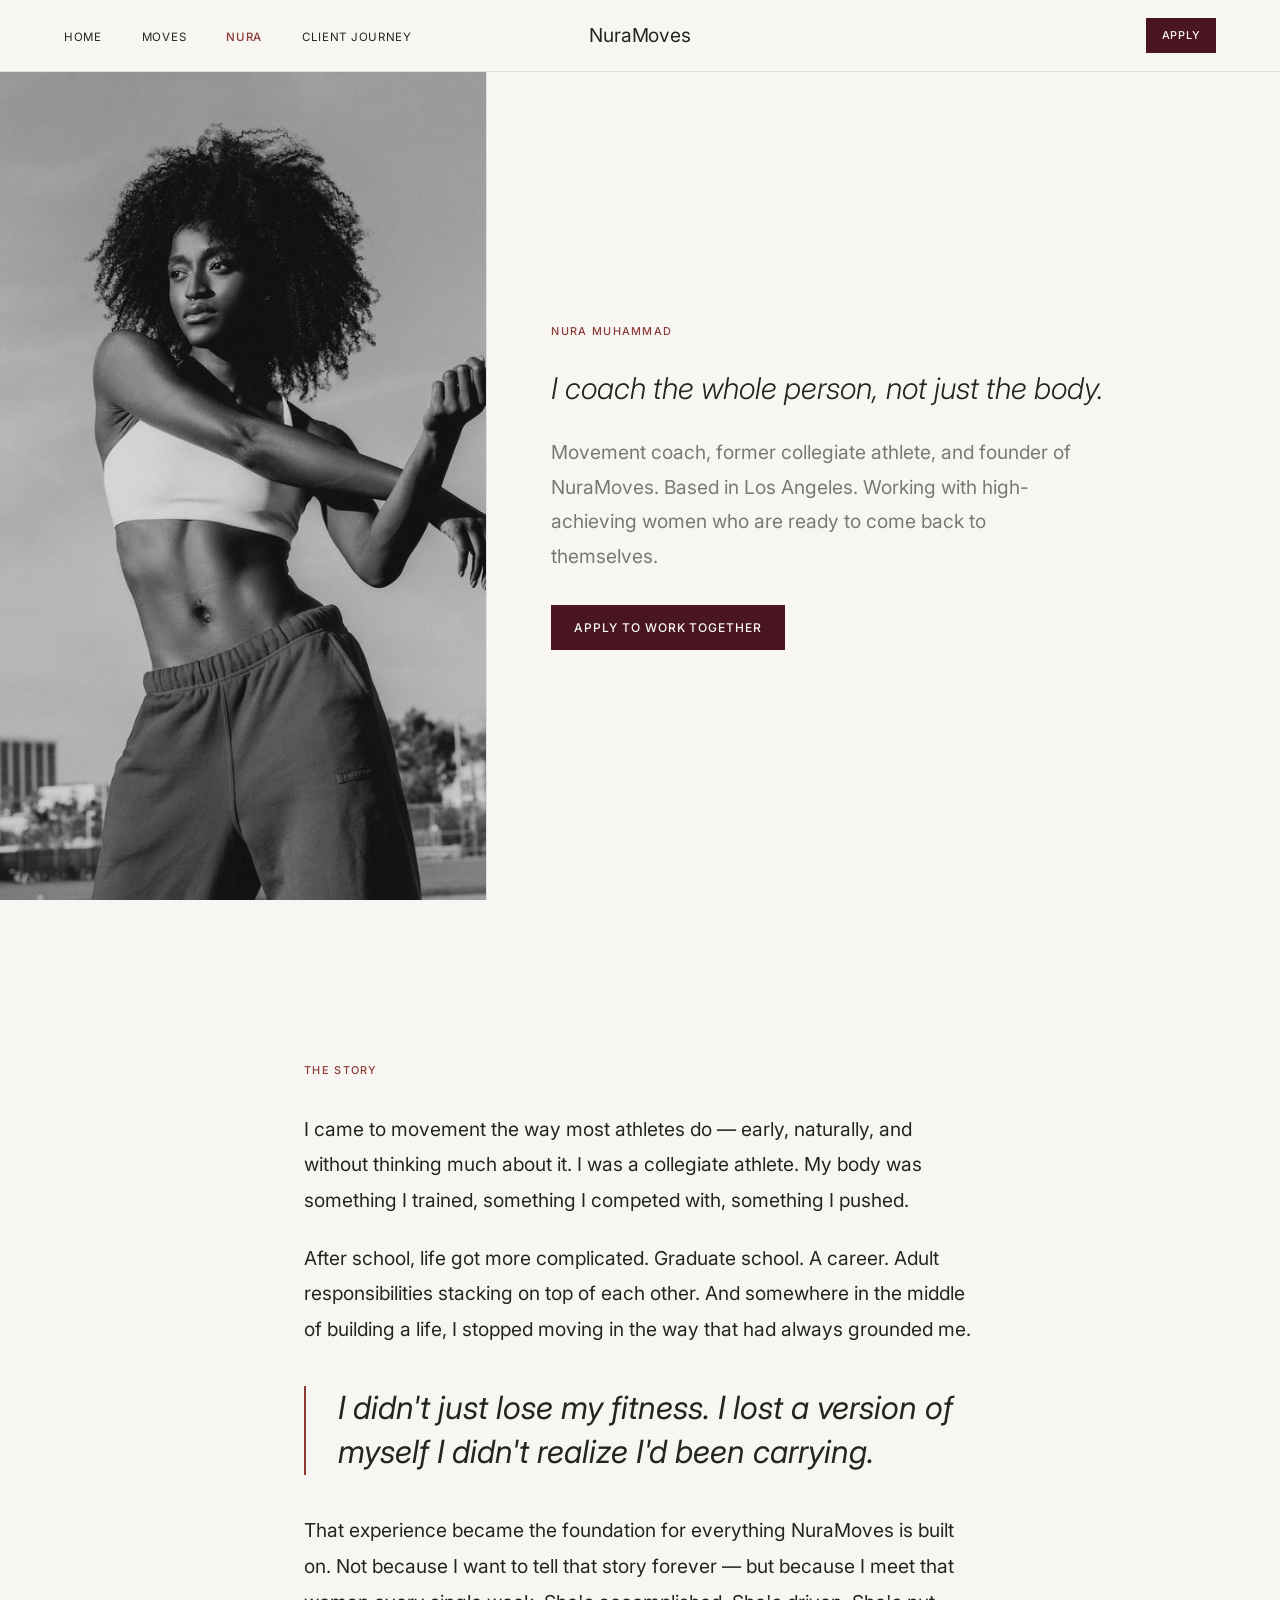
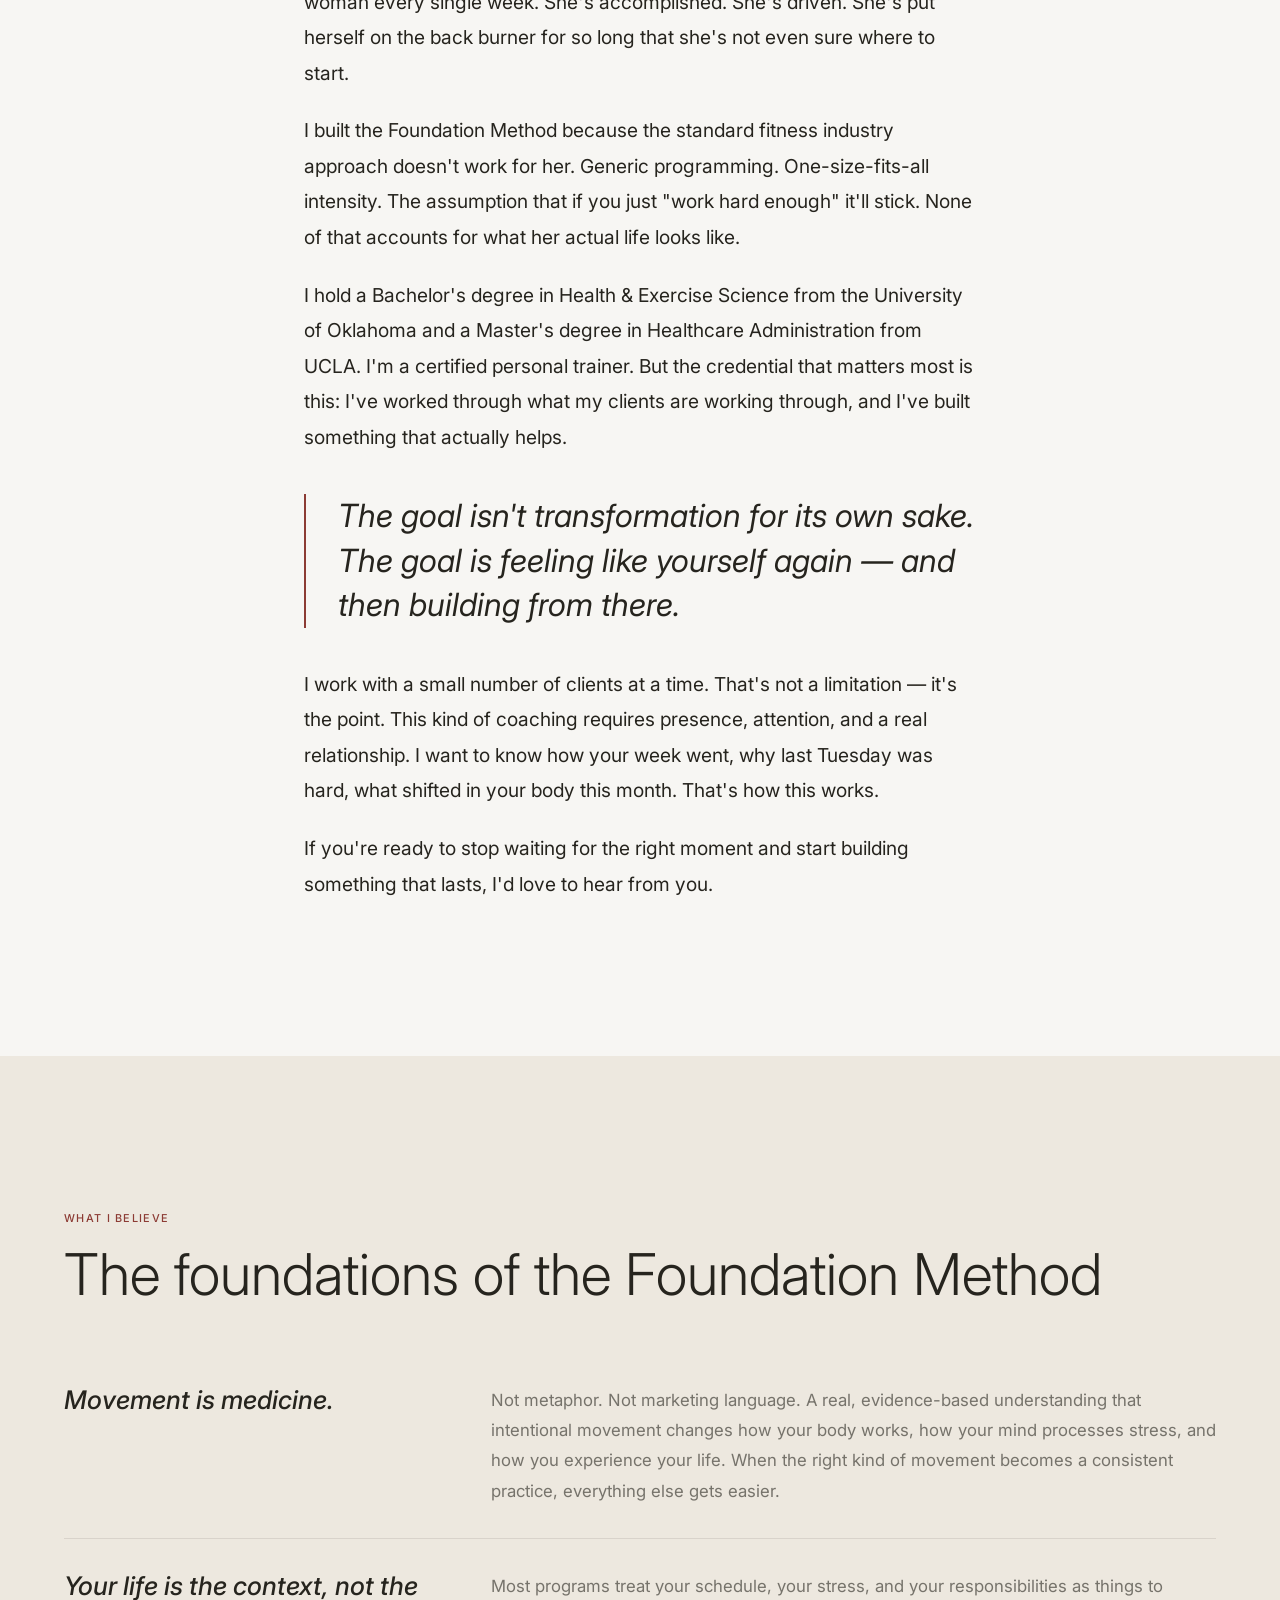
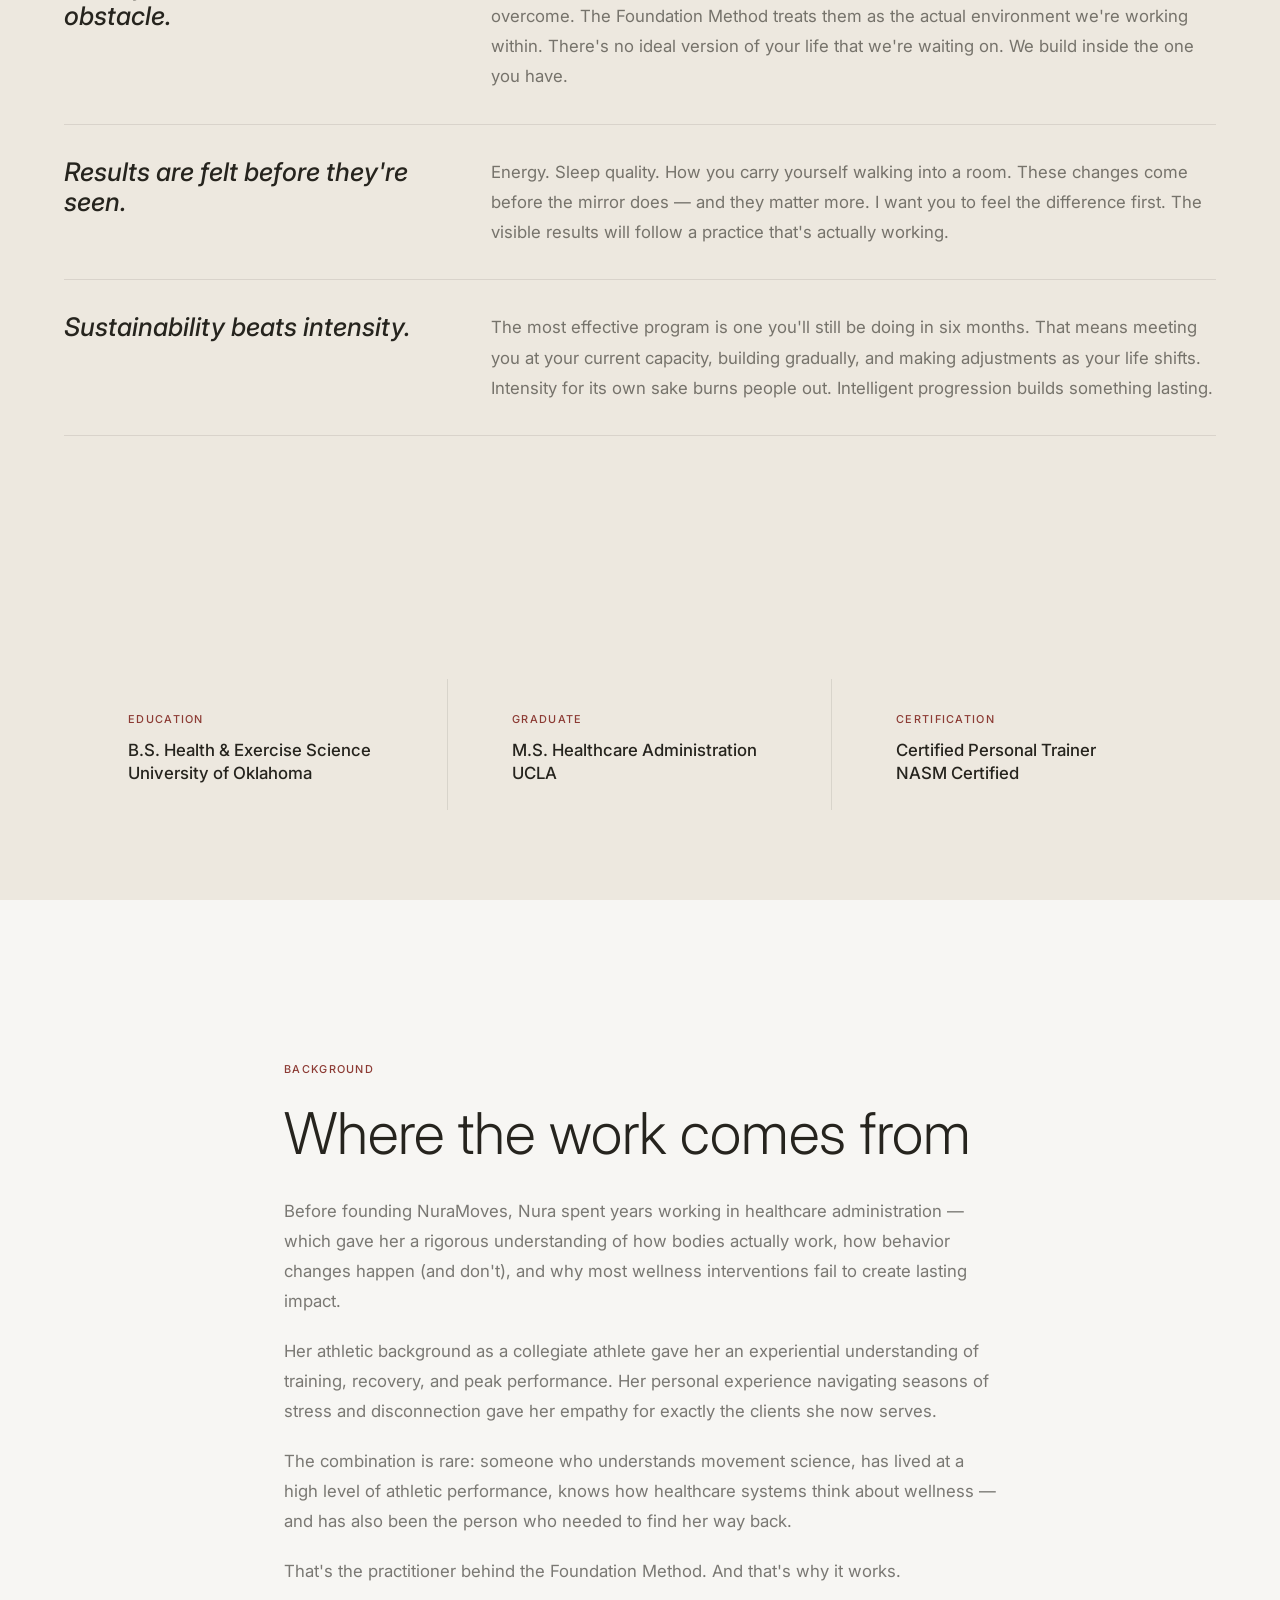
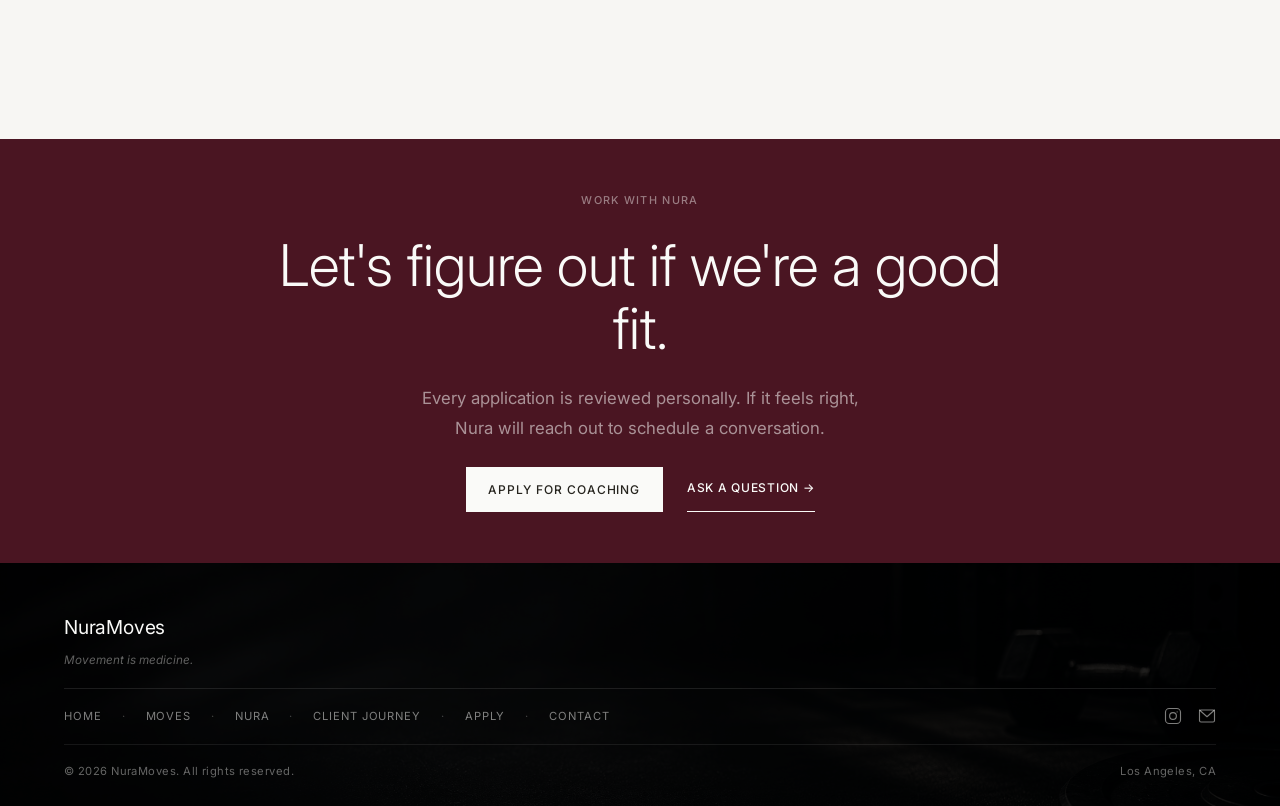
==== commit af20e6d0: "Performance: remove Playfair font, drop .mov source, add lazy loading" ====
--- a/about.html
+++ b/about.html
@@ -17,13 +17,13 @@
 <!-- Twitter Card -->
 <meta name="twitter:card" content="summary_large_image">
 <meta name="twitter:title" content="About Nura Muhammad — NuraMoves">
-<meta name="twitter:description" content="Meet Nura Muhammad — movement coach, former collegiate athlete, and founder of NuraMoves.">
+<meta name="twitter:description" content="Meet Nura Muhammad — movement coach, former collegiate athlete, and founder of NuraMoves. She helps high-achieving women build lasting strength through intentional movement coaching in Los Angeles.">
 <meta name="twitter:image" content="https://brandnu.body/assets/images/11.png">
 
 <link rel="icon" href="favicon.svg" type="image/svg+xml">
 <link rel="preconnect" href="https://fonts.googleapis.com">
 <link rel="preconnect" href="https://fonts.gstatic.com" crossorigin>
-<link href="https://fonts.googleapis.com/css2?family=Playfair+Display:ital,wght@0,400;0,700;1,400;1,700&family=Inter:wght@300;400;500&display=swap" rel="stylesheet">
+<link href="https://fonts.googleapis.com/css2?family=Inter:wght@300;400;500&display=swap" rel="stylesheet">
 <link rel="stylesheet" href="css/styles.css">
 </head>
 <body>
@@ -46,7 +46,7 @@
 <!-- ================= ABOUT HERO ================= -->
 <section class="about-hero">
   <div class="about-hero__image">
-    <img src="assets/images/nura-portrait.jpg" alt="Nura Muhammad, movement coach and founder of NuraMoves">
+    <img src="assets/images/nura-portrait.jpg" alt="Nura Muhammad, movement coach and founder of NuraMoves" loading="lazy">
   </div>
   <div class="about-hero__content reveal">
     <p class="tag about-hero__tag">Nura Muhammad</p>
--- a/css/styles.css
+++ b/css/styles.css
@@ -49,6 +49,19 @@
 
   /* Motion */
   --ease: cubic-bezier(0.16, 0.84, 0.32, 1);
+}
+
+/* ── 2. ACCESSIBILITY UTILITIES ────────────────────────────── */
+.sr-only {
+  position: absolute;
+  width: 1px;
+  height: 1px;
+  padding: 0;
+  margin: -1px;
+  overflow: hidden;
+  clip: rect(0,0,0,0);
+  white-space: nowrap;
+  border: 0;
 }
 
 /* ── 2. REDUCED MOTION ─────────────────────────────────────── */
@@ -537,7 +550,7 @@
 
 .hero__headline {
   font-family: var(--font-body);
-  font-size: 60px;
+  font-size: clamp(2.2rem, 10vw, 60px);
   font-weight: 300;
   line-height: 1.1;
   font-style: normal;
@@ -1197,7 +1210,6 @@
   font-family: var(--font-display);
   font-size: var(--step-h2);
   font-style: normal;
-  white-space: nowrap;
   color: var(--white);
   max-width: 22ch;
   line-height: 1.1;
@@ -1250,7 +1262,7 @@
 
 .about-hero__headline {
   font-family: var(--font-display);
-  font-size: 30px;
+  font-size: clamp(1.6rem, 4vw, 30px);
   font-style: italic;
   line-height: 1;
   color: var(--charcoal);
@@ -1807,6 +1819,62 @@
   color: rgba(250,250,248,0.45);
 }
 
+/* ── CLIENT JOURNEY STAGES ──────────────────────────────────── */
+.cj-stages {
+  background: var(--ivory);
+  padding: clamp(5rem, 10vw, 8rem) var(--gutter);
+}
+
+.cj-stages__header {
+  margin-bottom: clamp(3rem, 6vw, 5rem);
+}
+
+.cj-stages__headline {
+  font-family: var(--font-display);
+  font-size: clamp(2rem, 4vw, 3.5rem);
+  font-weight: 400;
+  font-style: italic;
+  color: var(--ink-black);
+  line-height: 1.05;
+  margin-top: 0.75rem;
+}
+
+.cj-stages__grid {
+  display: grid;
+  grid-template-columns: repeat(3, 1fr);
+  gap: clamp(2rem, 4vw, 4rem);
+  border-top: 1px solid rgba(22,21,19,0.12);
+}
+
+.cj-stage {
+  padding-top: clamp(2rem, 3vw, 2.5rem);
+  display: flex;
+  flex-direction: column;
+  gap: 1rem;
+}
+
+.cj-stage__number {
+  font-size: 0.65rem;
+  font-weight: 500;
+  letter-spacing: 0.2em;
+  color: var(--oxblood);
+}
+
+.cj-stage__name {
+  font-family: var(--font-display);
+  font-size: clamp(1.2rem, 1.8vw, 1.6rem);
+  font-weight: 400;
+  color: var(--ink-black);
+  line-height: 1.15;
+}
+
+.cj-stage__desc {
+  font-size: 0.95rem;
+  line-height: 1.8;
+  color: rgba(22,21,19,0.65);
+  max-width: 36ch;
+}
+
 .cj-outcomes {
   background: var(--cream);
   padding: clamp(4rem, 8vw, 6rem) var(--gutter);
@@ -1860,6 +1928,35 @@
 
 @media (max-width: 560px) {
   .cj-outcomes__grid { grid-template-columns: 1fr; }
+}
+
+@media (max-width: 640px) {
+  /* Contact page: stack to single column */
+  .contact-page__inner {
+    grid-template-columns: 1fr;
+    gap: clamp(2.5rem, 6vw, 4rem);
+  }
+
+  /* Results hero: full-width content on mobile */
+  .coaching-pg-hero__content {
+    width: 100%;
+    padding: var(--gutter);
+    justify-content: flex-end;
+    padding-bottom: 2.5rem;
+  }
+
+  /* CJ stages: stack to single column */
+  .cj-stages__grid {
+    grid-template-columns: 1fr;
+  }
+
+  /* Philosophy split: tighten top margin */
+  .philosophy-split {
+    margin-top: clamp(40px, 8vw, 80px);
+  }
+  .philosophy-split__label {
+    margin-bottom: clamp(40px, 8vw, 80px);
+  }
 }
 
 /* ── 22. RESULTS PAGE ──────────────────────────────────────── */
@@ -2148,7 +2245,6 @@
   font-style: normal;
   line-height: 1.1;
   color: var(--charcoal);
-  white-space: nowrap;
 }
 
 .qs-intro__body {
@@ -3252,10 +3348,9 @@
   font-family: var(--font-body);
   font-style: normal;
   font-weight: 300;
-  font-size: 3vw;
-  line-height: 1;
+  font-size: clamp(0.95rem, 3vw, 1.6rem);
+  line-height: 1.3;
   color: var(--ink-black);
-  white-space: nowrap;
   max-width: none;
 }
 
@@ -3454,7 +3549,7 @@
 .philosophy-split__label {
   text-align: center;
   letter-spacing: 0.18em;
-  font-size: 28px;
+  font-size: clamp(1.1rem, 4vw, 28px);
   color: var(--clay-accent);
   margin-bottom: clamp(80px, 10vw, 120px);
 }
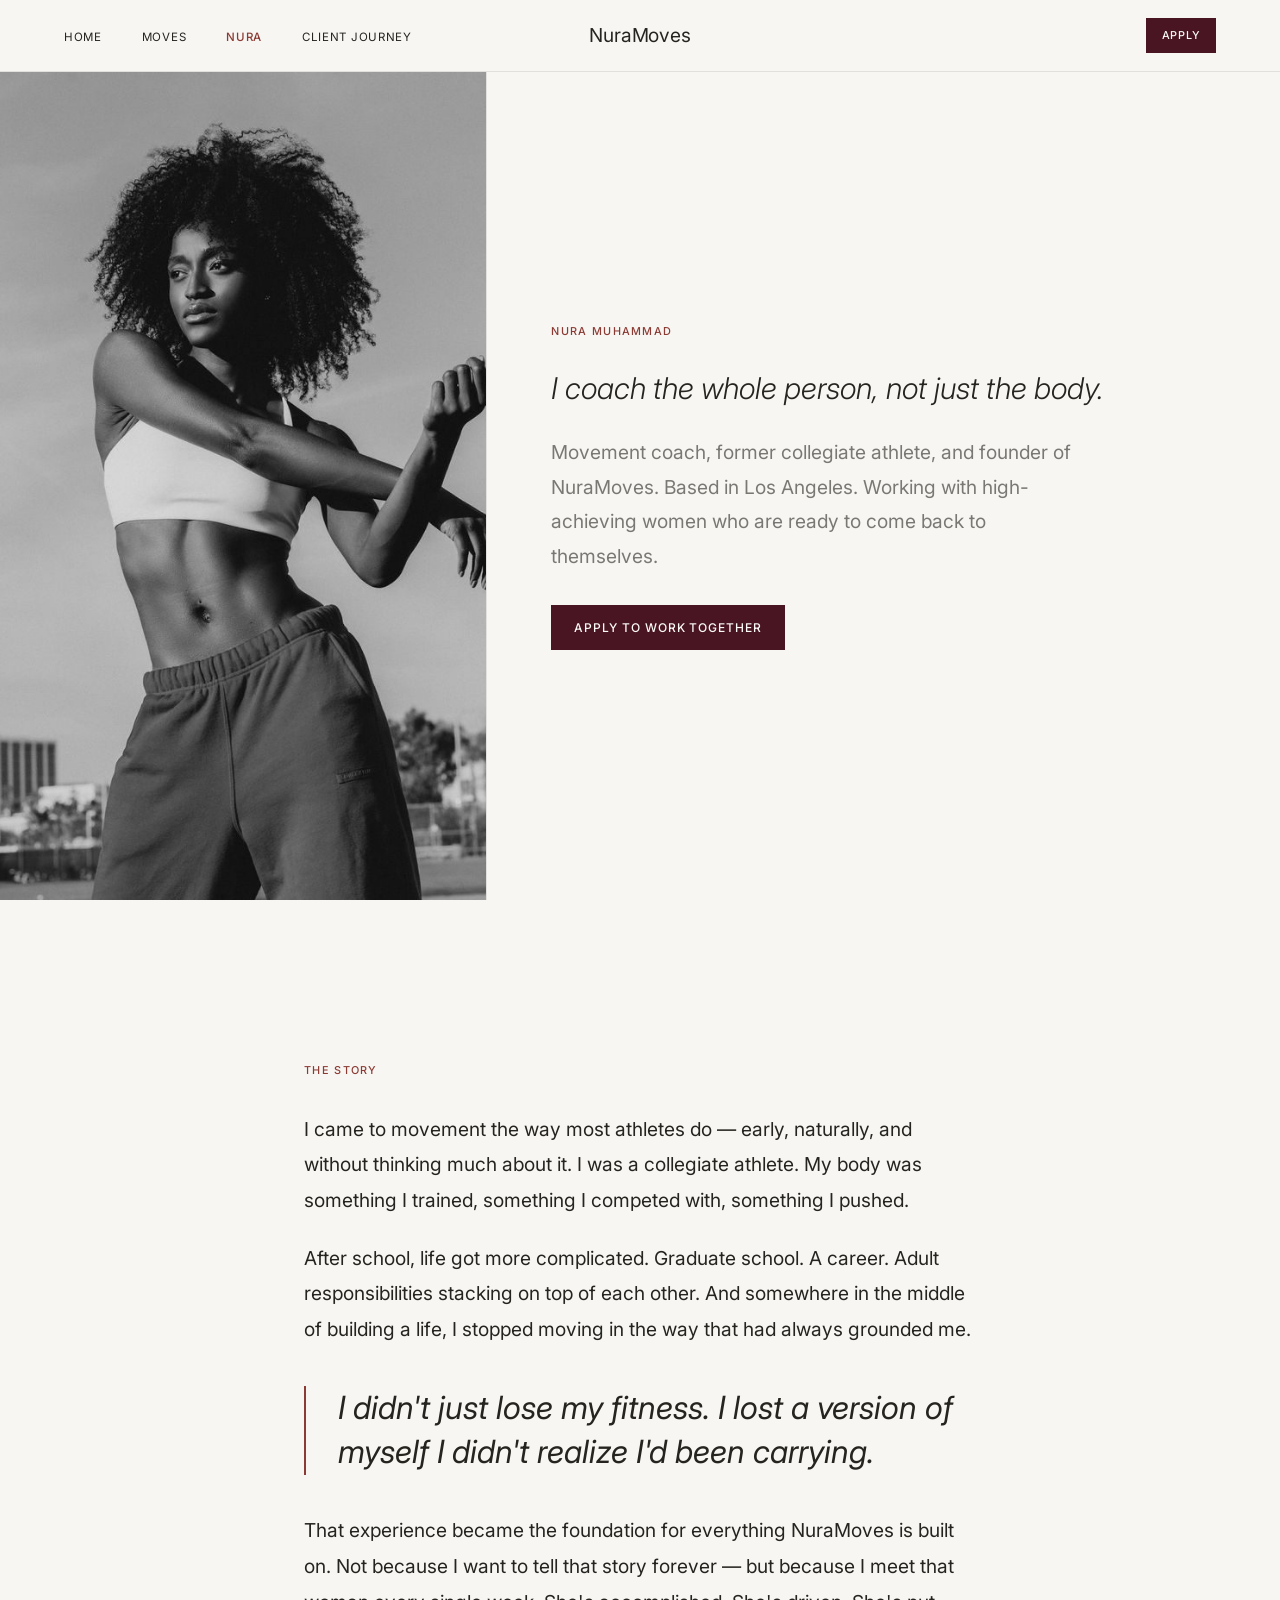
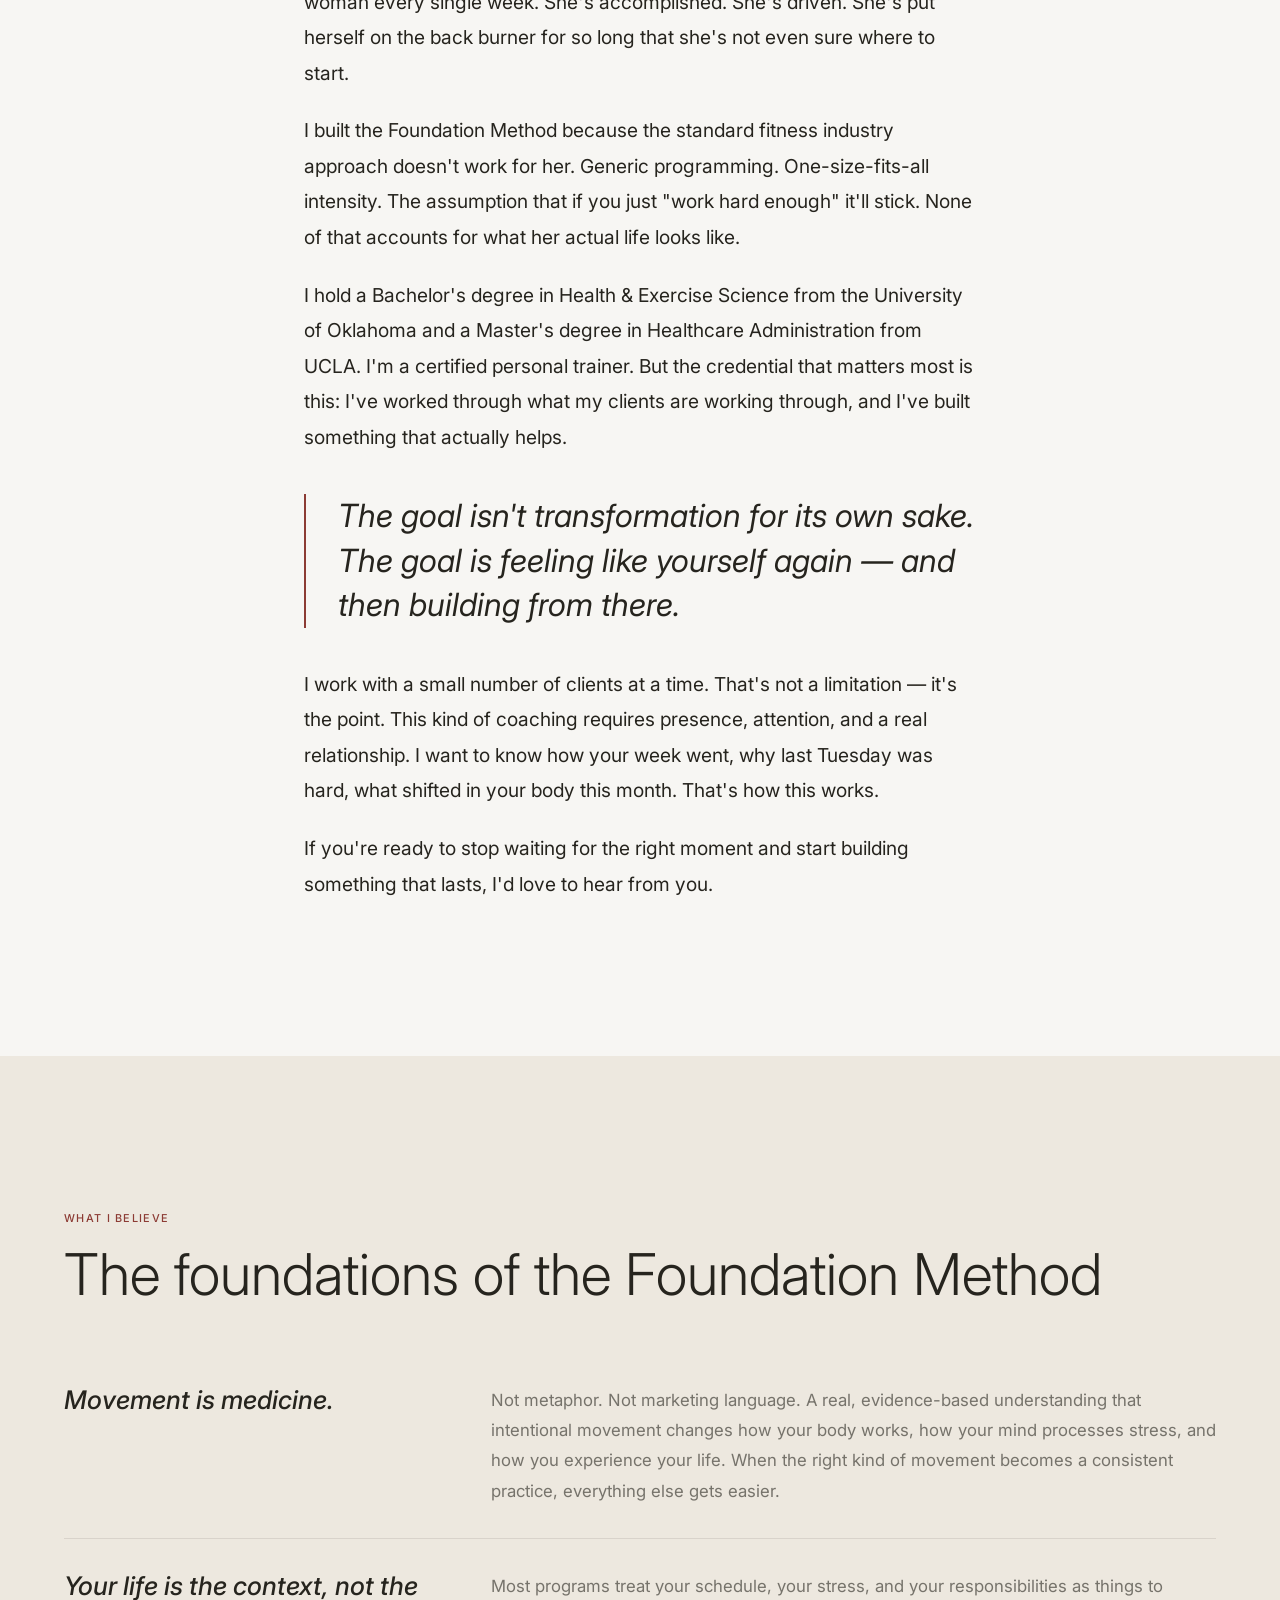
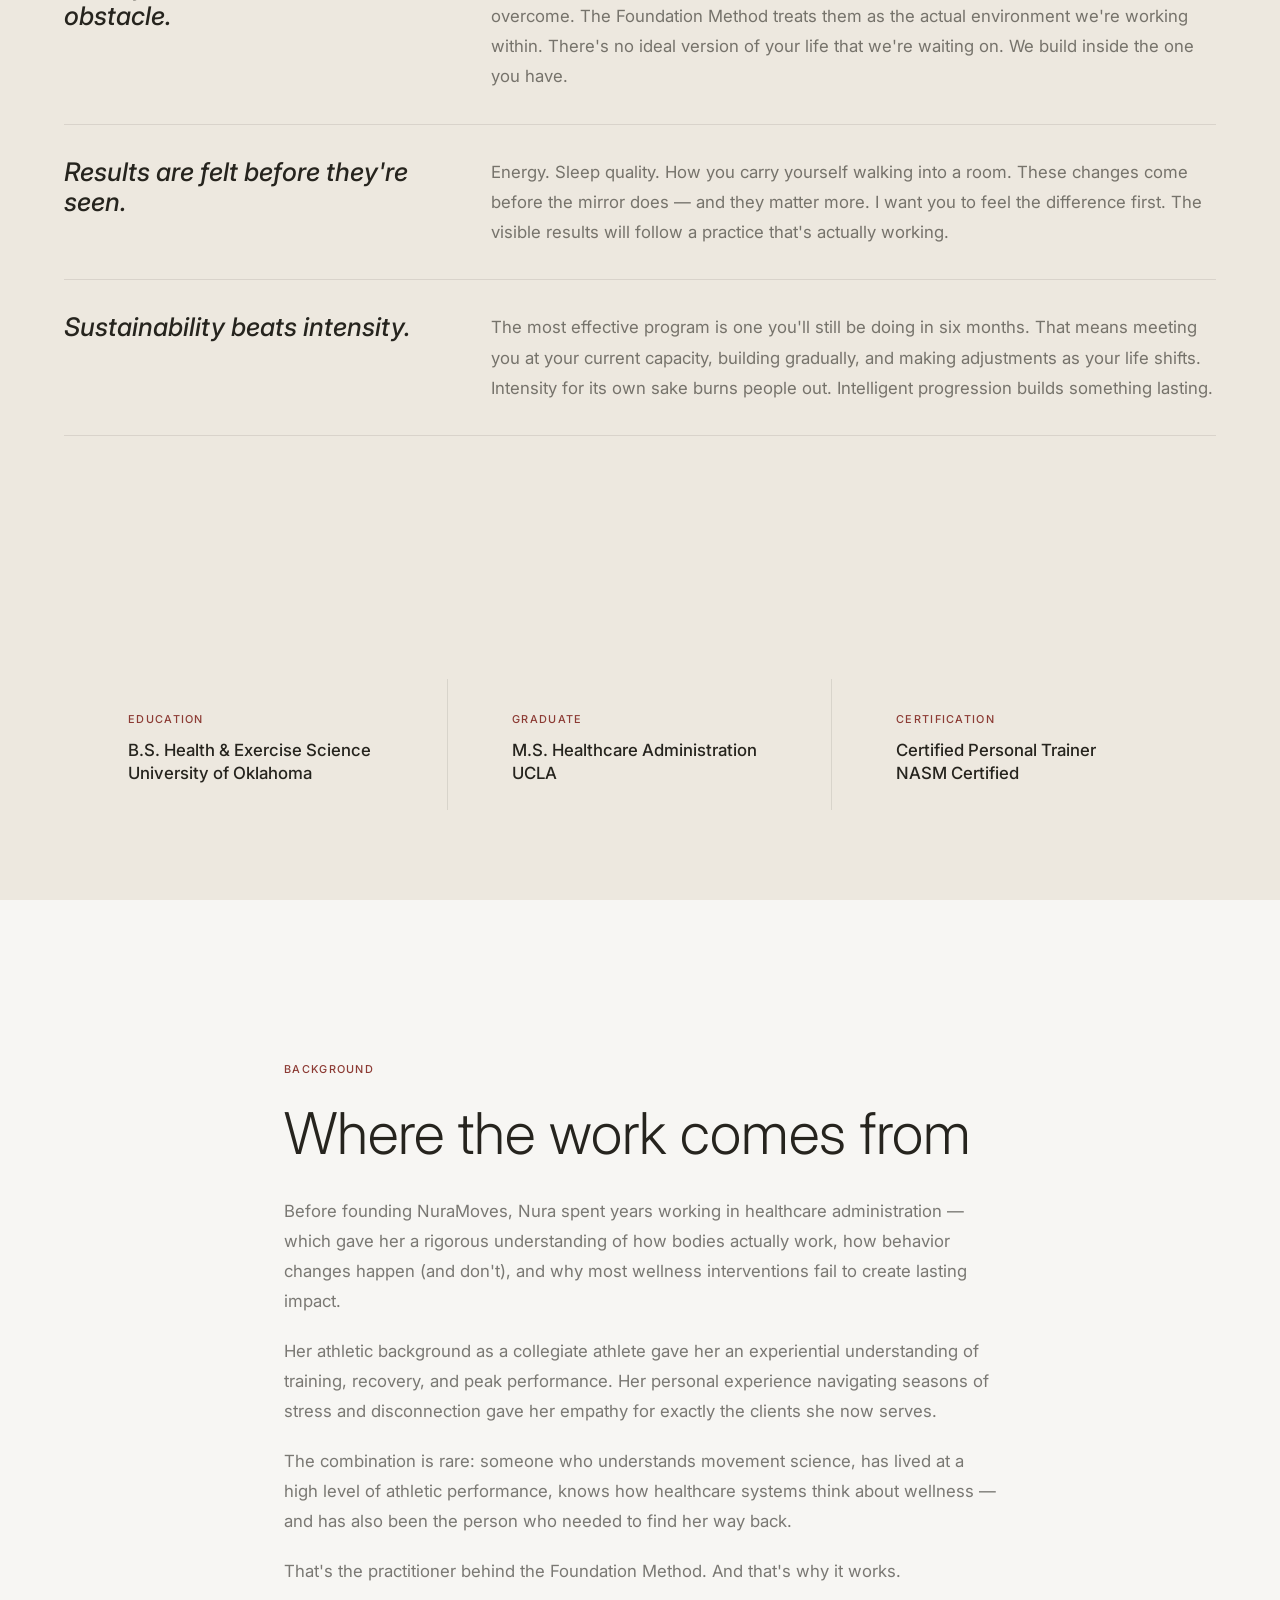
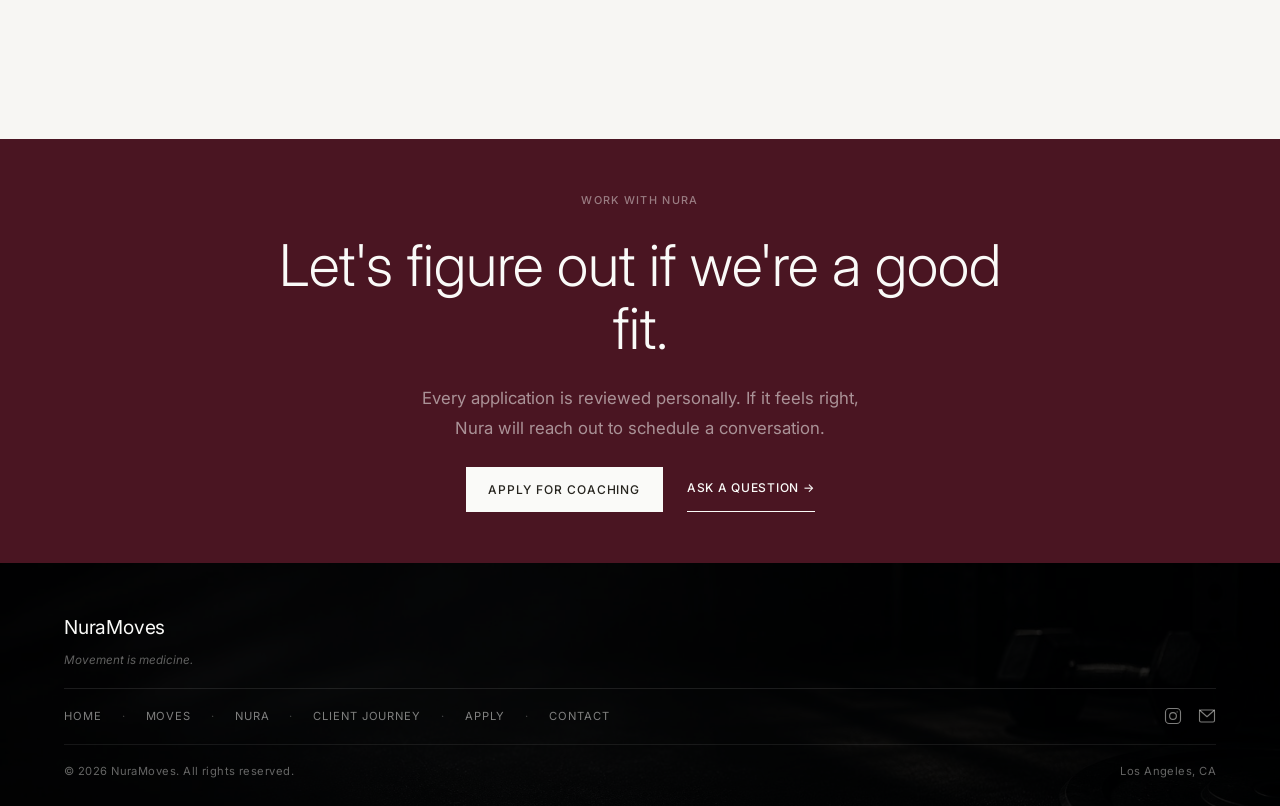
==== commit 92de0f3b: "Optimize all images and update references for production - Convert gym-*.png, 2.png, 11.png, 12.png," ====
--- a/about.html
+++ b/about.html
@@ -12,13 +12,13 @@
 <meta property="og:url" content="https://brandnu.body/about.html">
 <meta property="og:title" content="About Nura Muhammad — NuraMoves">
 <meta property="og:description" content="Meet Nura Muhammad — movement coach, former collegiate athlete, and founder of NuraMoves. She helps high-achieving women build lasting strength through intentional, sustainable movement coaching in Los Angeles.">
-<meta property="og:image" content="https://brandnu.body/assets/images/11.png">
+<meta property="og:image" content="https://brandnu.body/assets/images/11.jpg">
 
 <!-- Twitter Card -->
 <meta name="twitter:card" content="summary_large_image">
 <meta name="twitter:title" content="About Nura Muhammad — NuraMoves">
 <meta name="twitter:description" content="Meet Nura Muhammad — movement coach, former collegiate athlete, and founder of NuraMoves. She helps high-achieving women build lasting strength through intentional movement coaching in Los Angeles.">
-<meta name="twitter:image" content="https://brandnu.body/assets/images/11.png">
+<meta name="twitter:image" content="https://brandnu.body/assets/images/11.jpg">
 
 <link rel="icon" href="favicon.svg" type="image/svg+xml">
 <link rel="preconnect" href="https://fonts.googleapis.com">
--- a/css/styles.css
+++ b/css/styles.css
@@ -398,7 +398,7 @@
 /* ── 10. FOOTER ────────────────────────────────────────────── */
 .site-footer {
   background: linear-gradient(rgba(0,0,0,0.83), rgba(0,0,0,0.83)),
-              url('../assets/images/gym-dark.png') center/cover no-repeat;
+              url('../assets/images/gym-dark.jpg') center/cover no-repeat;
   color: var(--white);
 }
 
@@ -1500,7 +1500,7 @@
 }
 .coaching-pg-services .glass-card {
   background: linear-gradient(rgba(0,0,0,0.52), rgba(0,0,0,0.52)),
-              url('../assets/images/gym-dark.png') center/cover no-repeat;
+              url('../assets/images/gym-dark.jpg') center/cover no-repeat;
   backdrop-filter: none;
   -webkit-backdrop-filter: none;
   border: none;
@@ -1510,7 +1510,7 @@
 }
 .coaching-pg-services .glass-card:hover {
   background: linear-gradient(rgba(0,0,0,0.38), rgba(0,0,0,0.38)),
-              url('../assets/images/gym-dark.png') center/cover no-repeat;
+              url('../assets/images/gym-dark.jpg') center/cover no-repeat;
   transform: translateY(-4px);
   box-shadow: 0 12px 40px rgba(0,0,0,0.12);
 }
@@ -3462,7 +3462,7 @@
 .cta-minimal {
   padding: clamp(3.5rem, 6vw, 5rem) var(--gutter);
   background: linear-gradient(rgba(0,0,0,0.6), rgba(0,0,0,0.6)),
-              url('../assets/images/gym-concrete.png') center/cover no-repeat;
+              url('../assets/images/gym-concrete.jpg') center/cover no-repeat;
   color: var(--white);
   text-align: center;
   display: flex;
@@ -3497,7 +3497,7 @@
 .cta-minimal--coaching {
   position: relative;
   background: linear-gradient(rgba(0,0,0,0.5), rgba(0,0,0,0.5)),
-              url('../assets/images/gym-warm.png') center/cover no-repeat;
+              url('../assets/images/gym-warm.jpg') center/cover no-repeat;
 }
 .cta-minimal--coaching::before {
   content: '';
@@ -3607,7 +3607,7 @@
 /* ── 38. HOMEPAGE — SERVICES GLASS CARDS ───────────────────── */
 .services-glass {
   background: linear-gradient(rgba(0,0,0,0.55), rgba(0,0,0,0.55)),
-              url('../assets/images/gym-dark.png') center/cover no-repeat;
+              url('../assets/images/gym-dark.jpg') center/cover no-repeat;
   padding: clamp(4rem, 8vw, 7rem) var(--gutter);
 }
 .services-glass--home {
@@ -3637,13 +3637,13 @@
 }
 .services-glass--home .services-glass__grid .glass-card:nth-child(2) {
   background: linear-gradient(rgba(0,0,0,0.44), rgba(0,0,0,0.44)),
-              url('../assets/images/gym-outdoor.png') center/cover no-repeat;
+              url('../assets/images/gym-outdoor.jpg') center/cover no-repeat;
   transition-delay: 0.15s;
   box-shadow: 7px 7px 0 var(--ink-black);
 }
 .services-glass--home .services-glass__grid .glass-card:nth-child(3) {
   background: linear-gradient(rgba(0,0,0,0.44), rgba(0,0,0,0.44)),
-              url('../assets/images/gym-warm.png') center/cover no-repeat;
+              url('../assets/images/gym-warm.jpg') center/cover no-repeat;
   transition-delay: 0.3s;
   box-shadow: 7px 7px 0 var(--ink-black);
 }
@@ -3653,11 +3653,11 @@
 }
 .services-glass--home .services-glass__grid .glass-card:nth-child(2):hover {
   background: linear-gradient(rgba(0,0,0,0.3), rgba(0,0,0,0.3)),
-              url('../assets/images/gym-outdoor.png') center/cover no-repeat;
+              url('../assets/images/gym-outdoor.jpg') center/cover no-repeat;
 }
 .services-glass--home .services-glass__grid .glass-card:nth-child(3):hover {
   background: linear-gradient(rgba(0,0,0,0.3), rgba(0,0,0,0.3)),
-              url('../assets/images/gym-warm.png') center/cover no-repeat;
+              url('../assets/images/gym-warm.jpg') center/cover no-repeat;
 }
 .home-card__eyebrow {
   font-family: var(--font-body);
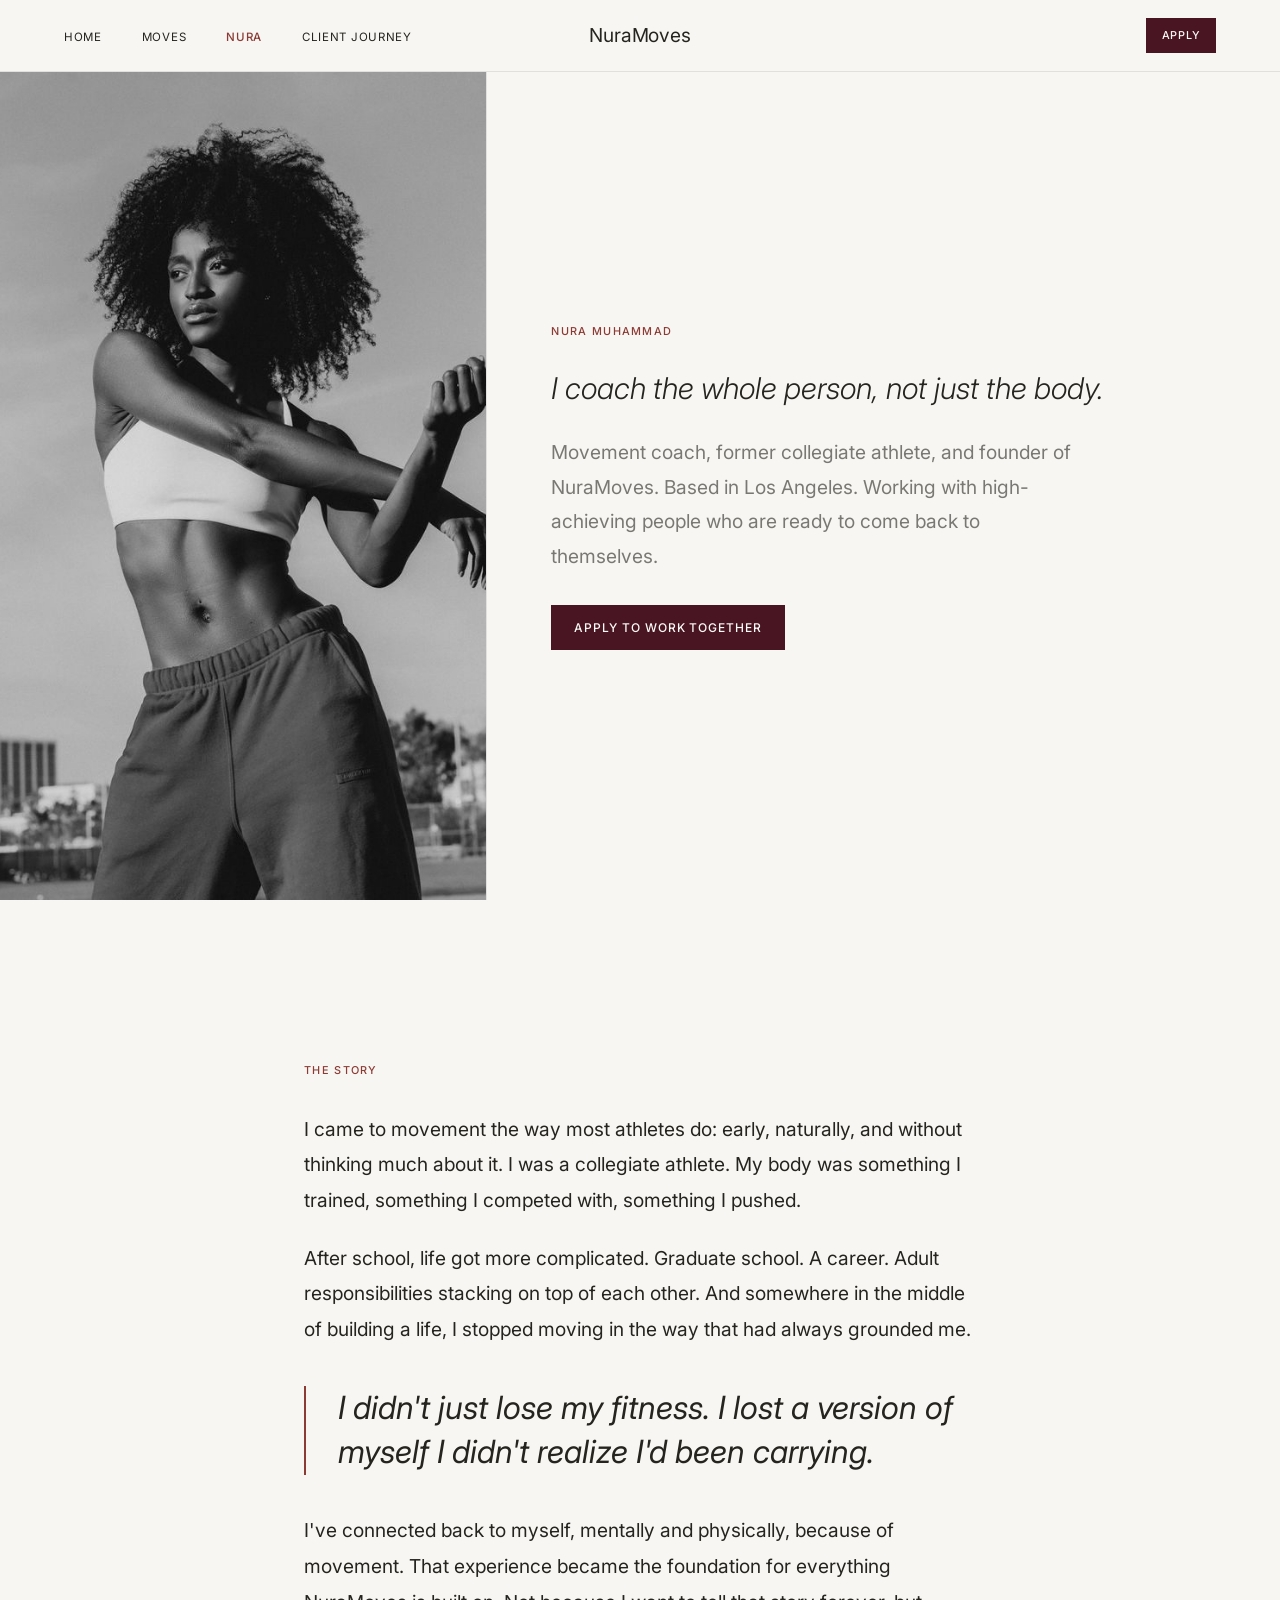
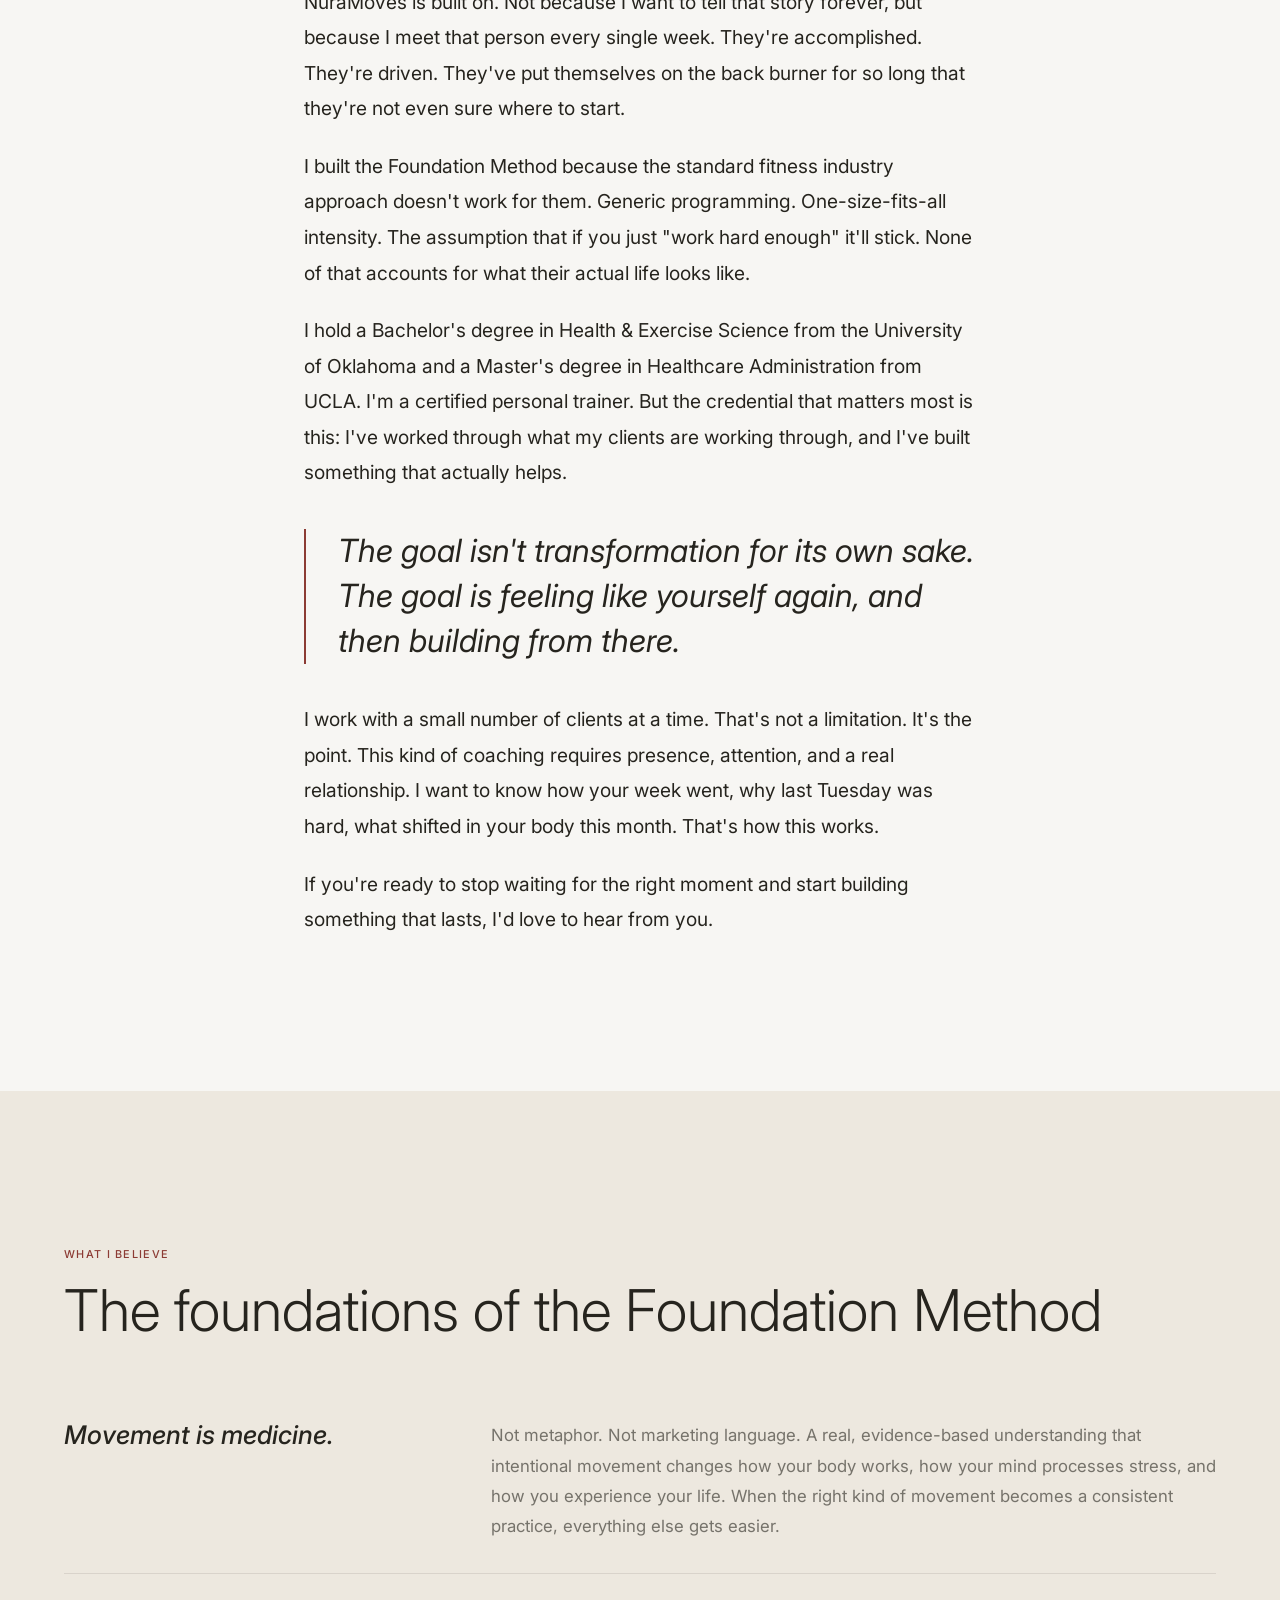
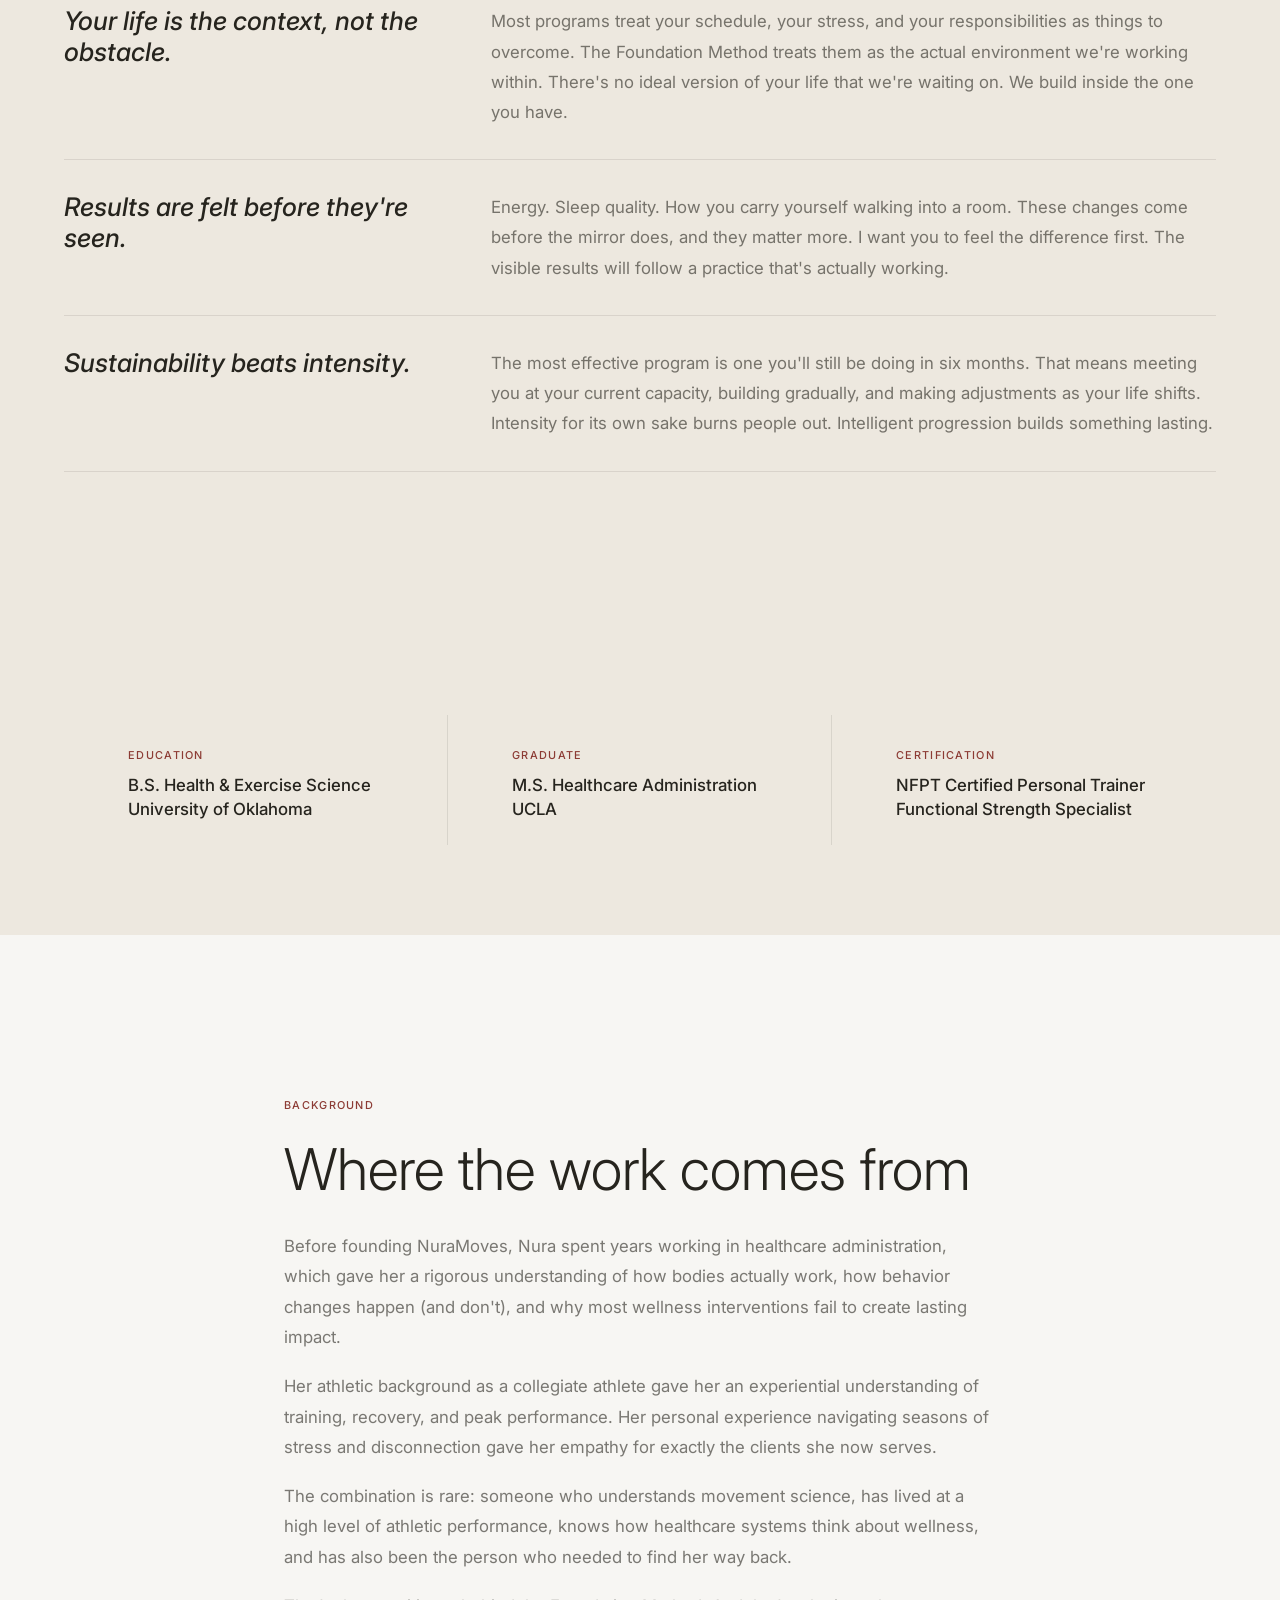
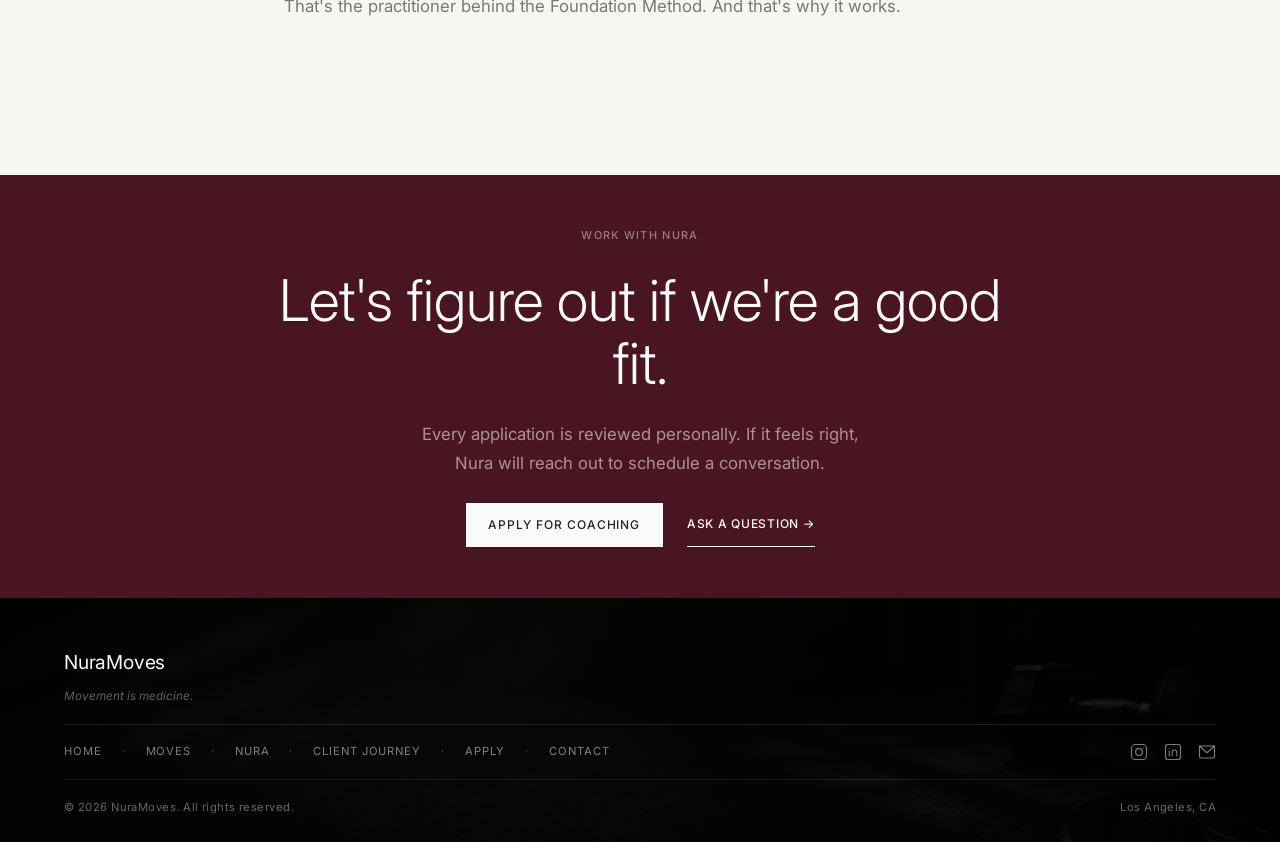
==== commit ac92c924: "NuraMoves client audit: Phases 1–5 Phase 1 — Global + Mobile - Mobile responsiveness fixes: about-he" ====
--- a/about.html
+++ b/about.html
@@ -4,20 +4,20 @@
 <meta charset="UTF-8">
 <meta name="viewport" content="width=device-width, initial-scale=1.0">
 <title>About Nura Muhammad — NuraMoves</title>
-<meta name="description" content="Meet Nura Muhammad — movement coach, former collegiate athlete, and founder of NuraMoves. She helps high-achieving women build lasting strength through intentional, sustainable movement coaching in Los Angeles.">
+<meta name="description" content="Meet Nura Muhammad, movement coach, former collegiate athlete, and founder of NuraMoves. She helps high-achieving people build lasting strength through intentional, sustainable movement coaching in Los Angeles.">
 <link rel="canonical" href="https://brandnu.body/about.html">
 
 <!-- Open Graph -->
 <meta property="og:type" content="website">
 <meta property="og:url" content="https://brandnu.body/about.html">
 <meta property="og:title" content="About Nura Muhammad — NuraMoves">
-<meta property="og:description" content="Meet Nura Muhammad — movement coach, former collegiate athlete, and founder of NuraMoves. She helps high-achieving women build lasting strength through intentional, sustainable movement coaching in Los Angeles.">
+<meta property="og:description" content="Meet Nura Muhammad, movement coach, former collegiate athlete, and founder of NuraMoves. She helps high-achieving people build lasting strength through intentional, sustainable movement coaching in Los Angeles.">
 <meta property="og:image" content="https://brandnu.body/assets/images/11.jpg">
 
 <!-- Twitter Card -->
 <meta name="twitter:card" content="summary_large_image">
 <meta name="twitter:title" content="About Nura Muhammad — NuraMoves">
-<meta name="twitter:description" content="Meet Nura Muhammad — movement coach, former collegiate athlete, and founder of NuraMoves. She helps high-achieving women build lasting strength through intentional movement coaching in Los Angeles.">
+<meta name="twitter:description" content="Meet Nura Muhammad, movement coach, former collegiate athlete, and founder of NuraMoves. She helps high-achieving people build lasting strength through intentional movement coaching in Los Angeles.">
 <meta name="twitter:image" content="https://brandnu.body/assets/images/11.jpg">
 
 <link rel="icon" href="favicon.svg" type="image/svg+xml">
@@ -51,7 +51,7 @@
   <div class="about-hero__content reveal">
     <p class="tag about-hero__tag">Nura Muhammad</p>
     <h1 class="about-hero__headline">I coach the whole person, not just the body.</h1>
-    <p class="about-hero__intro">Movement coach, former collegiate athlete, and founder of NuraMoves. Based in Los Angeles. Working with high-achieving women who are ready to come back to themselves.</p>
+    <p class="about-hero__intro">Movement coach, former collegiate athlete, and founder of NuraMoves. Based in Los Angeles. Working with high-achieving people who are ready to come back to themselves.</p>
     <a href="apply.html" class="btn btn--primary">Apply to work together</a>
   </div>
 </section>
@@ -60,21 +60,21 @@
 <section class="story">
   <p class="tag story__tag">The story</p>
   <div class="story__narrative">
-    <p>I came to movement the way most athletes do — early, naturally, and without thinking much about it. I was a collegiate athlete. My body was something I trained, something I competed with, something I pushed.</p>
+    <p>I came to movement the way most athletes do: early, naturally, and without thinking much about it. I was a collegiate athlete. My body was something I trained, something I competed with, something I pushed.</p>
 
     <p>After school, life got more complicated. Graduate school. A career. Adult responsibilities stacking on top of each other. And somewhere in the middle of building a life, I stopped moving in the way that had always grounded me.</p>
 
     <blockquote class="story__pullquote">I didn't just lose my fitness. I lost a version of myself I didn't realize I'd been carrying.</blockquote>
 
-    <p>That experience became the foundation for everything NuraMoves is built on. Not because I want to tell that story forever — but because I meet that woman every single week. She's accomplished. She's driven. She's put herself on the back burner for so long that she's not even sure where to start.</p>
+    <p>I've connected back to myself, mentally and physically, because of movement. That experience became the foundation for everything NuraMoves is built on. Not because I want to tell that story forever, but because I meet that person every single week. They're accomplished. They're driven. They've put themselves on the back burner for so long that they're not even sure where to start.</p>
 
-    <p>I built the Foundation Method because the standard fitness industry approach doesn't work for her. Generic programming. One-size-fits-all intensity. The assumption that if you just "work hard enough" it'll stick. None of that accounts for what her actual life looks like.</p>
+    <p>I built the Foundation Method because the standard fitness industry approach doesn't work for them. Generic programming. One-size-fits-all intensity. The assumption that if you just "work hard enough" it'll stick. None of that accounts for what their actual life looks like.</p>
 
     <p>I hold a Bachelor's degree in Health &amp; Exercise Science from the University of Oklahoma and a Master's degree in Healthcare Administration from UCLA. I'm a certified personal trainer. But the credential that matters most is this: I've worked through what my clients are working through, and I've built something that actually helps.</p>
 
-    <blockquote class="story__pullquote">The goal isn't transformation for its own sake. The goal is feeling like yourself again — and then building from there.</blockquote>
+    <blockquote class="story__pullquote">The goal isn't transformation for its own sake. The goal is feeling like yourself again, and then building from there.</blockquote>
 
-    <p>I work with a small number of clients at a time. That's not a limitation — it's the point. This kind of coaching requires presence, attention, and a real relationship. I want to know how your week went, why last Tuesday was hard, what shifted in your body this month. That's how this works.</p>
+    <p>I work with a small number of clients at a time. That's not a limitation. It's the point. This kind of coaching requires presence, attention, and a real relationship. I want to know how your week went, why last Tuesday was hard, what shifted in your body this month. That's how this works.</p>
 
     <p>If you're ready to stop waiting for the right moment and start building something that lasts, I'd love to hear from you.</p>
   </div>
@@ -99,7 +99,7 @@
 
   <div class="philosophy-belief reveal">
     <h3 class="philosophy-belief__name">Results are felt before they're seen.</h3>
-    <p class="philosophy-belief__body">Energy. Sleep quality. How you carry yourself walking into a room. These changes come before the mirror does — and they matter more. I want you to feel the difference first. The visible results will follow a practice that's actually working.</p>
+    <p class="philosophy-belief__body">Energy. Sleep quality. How you carry yourself walking into a room. These changes come before the mirror does, and they matter more. I want you to feel the difference first. The visible results will follow a practice that's actually working.</p>
   </div>
 
   <div class="philosophy-belief reveal">
@@ -121,7 +121,7 @@
   </div>
   <div class="credential">
     <p class="tag credential__label">Certification</p>
-    <p class="credential__value">Certified Personal Trainer<br>NASM Certified</p>
+    <p class="credential__value">NFPT Certified Personal Trainer<br>Functional Strength Specialist</p>
   </div>
 </section>
 
@@ -130,9 +130,9 @@
   <p class="tag experience__tag">Background</p>
   <h2 class="experience__headline">Where the work comes from</h2>
   <div class="experience__body">
-    <p>Before founding NuraMoves, Nura spent years working in healthcare administration — which gave her a rigorous understanding of how bodies actually work, how behavior changes happen (and don't), and why most wellness interventions fail to create lasting impact.</p>
+    <p>Before founding NuraMoves, Nura spent years working in healthcare administration, which gave her a rigorous understanding of how bodies actually work, how behavior changes happen (and don't), and why most wellness interventions fail to create lasting impact.</p>
     <p>Her athletic background as a collegiate athlete gave her an experiential understanding of training, recovery, and peak performance. Her personal experience navigating seasons of stress and disconnection gave her empathy for exactly the clients she now serves.</p>
-    <p>The combination is rare: someone who understands movement science, has lived at a high level of athletic performance, knows how healthcare systems think about wellness — and has also been the person who needed to find her way back.</p>
+    <p>The combination is rare: someone who understands movement science, has lived at a high level of athletic performance, knows how healthcare systems think about wellness, and has also been the person who needed to find her way back.</p>
     <p>That's the practitioner behind the Foundation Method. And that's why it works.</p>
   </div>
 </section>
@@ -168,6 +168,9 @@
         <a href="https://www.instagram.com/nura0/" target="_blank" rel="noopener" class="footer-social-link" aria-label="Follow NuraMoves on Instagram">
           <svg xmlns="http://www.w3.org/2000/svg" viewBox="0 0 24 24" fill="none" stroke="currentColor" stroke-width="1.5" stroke-linecap="round" stroke-linejoin="round" aria-hidden="true"><rect x="2" y="2" width="20" height="20" rx="5"/><circle cx="12" cy="12" r="4.5"/><circle cx="17.5" cy="6.5" r="0.75" fill="currentColor" stroke="none"/></svg>
         </a>
+        <a href="https://www.linkedin.com/in/nura-muhammad-677108209/" target="_blank" rel="noopener" class="footer-social-link" aria-label="Connect with Nura on LinkedIn">
+          <svg xmlns="http://www.w3.org/2000/svg" viewBox="0 0 24 24" fill="none" stroke="currentColor" stroke-width="1.5" stroke-linecap="round" stroke-linejoin="round" aria-hidden="true"><rect x="2" y="2" width="20" height="20" rx="3"/><path d="M7 11v6"/><circle cx="7" cy="7.5" r="0.75" fill="currentColor" stroke="none"/><path d="M11 17v-6m0 0c0-1 4-3 6 0v6"/></svg>
+        </a>
         <a href="mailto:hello@brandnu.body" class="footer-social-link" aria-label="Email NuraMoves">
           <svg xmlns="http://www.w3.org/2000/svg" viewBox="0 0 24 24" fill="none" stroke="currentColor" stroke-width="1.5" stroke-linecap="round" stroke-linejoin="round" aria-hidden="true"><rect x="2" y="4" width="20" height="16" rx="2"/><polyline points="2,4 12,13 22,4"/></svg>
         </a>
--- a/css/styles.css
+++ b/css/styles.css
@@ -866,6 +866,12 @@
   padding: 0.75rem 0;
 }
 
+.waitlist-error {
+  font-size: 0.85rem;
+  color: var(--oxblood);
+  padding: 0.75rem 0;
+}
+
 /* ── 15. HOMEPAGE — METHOD ─────────────────────────────────── */
 .method-section {
   display: grid;
@@ -1950,9 +1956,11 @@
     grid-template-columns: 1fr;
   }
 
-  /* Philosophy split: tighten top margin */
+  /* Philosophy split: tighten top margin, align padding with global gutter */
   .philosophy-split {
     margin-top: clamp(40px, 8vw, 80px);
+    padding-left: var(--gutter);
+    padding-right: var(--gutter);
   }
   .philosophy-split__label {
     margin-bottom: clamp(40px, 8vw, 80px);
@@ -2939,6 +2947,11 @@
 
   .about-hero {
     grid-template-columns: 1fr;
+  }
+
+  .about-hero__image {
+    aspect-ratio: 3/4;
+    max-height: 60vh;
   }
 
   .about-hero__content {
@@ -4100,6 +4113,7 @@
 @media (max-width: 900px) {
   .philosophy-split__columns {
     grid-template-columns: 1fr;
+    gap: clamp(24px, 4vw, 40px);
   }
 
   .philosophy-split__image img {
@@ -4131,6 +4145,10 @@
 
   .faq-split__right {
     border-left: none;
+  }
+
+  .services-glass--home .glass-card {
+    min-height: 280px;
   }
 }
 
